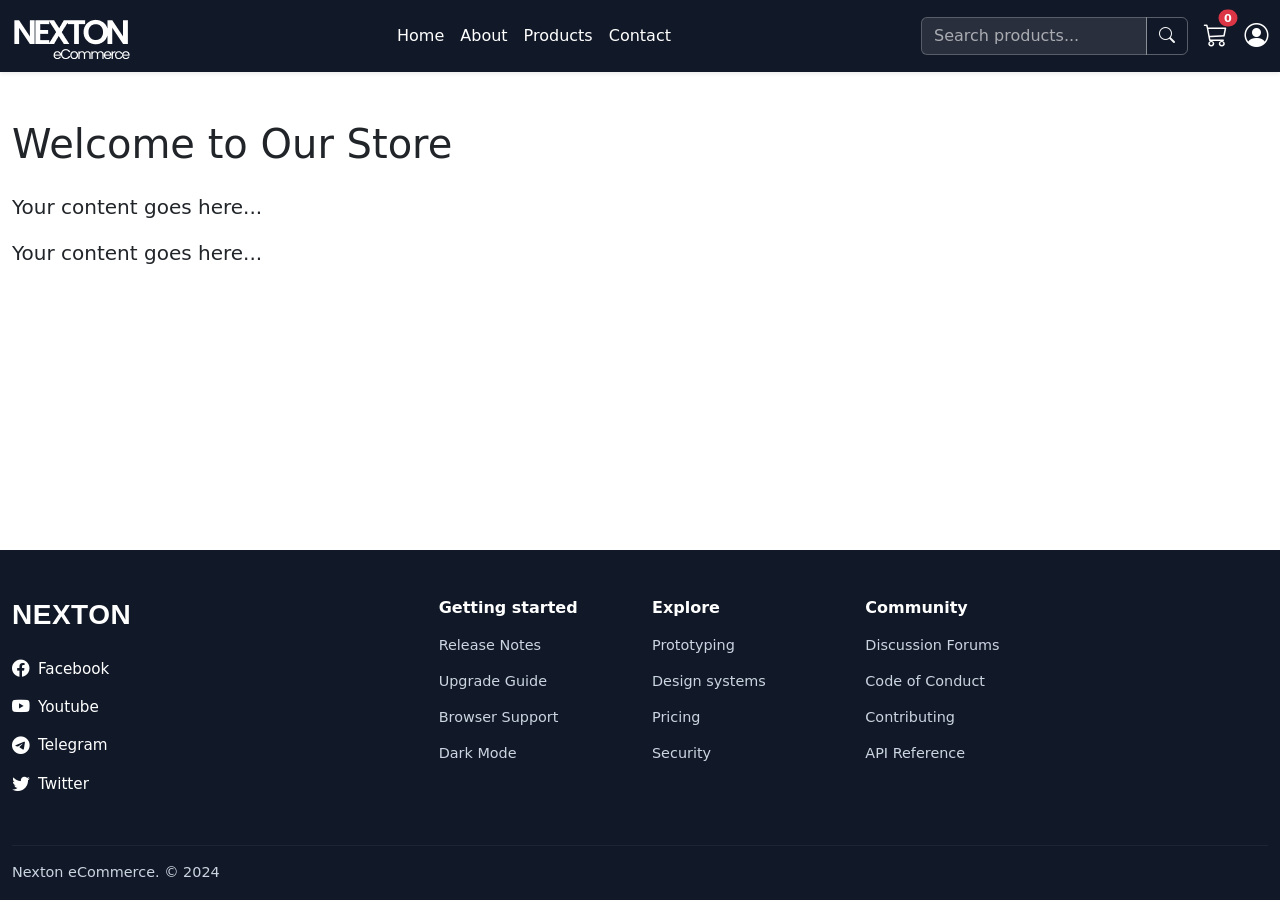
==== index.html @ ade61ff5 "first commit" ====
<!DOCTYPE html>
<html lang="en">

<head>
    <meta charset="UTF-8">
    <meta name="viewport" content="width=device-width, initial-scale=1.0">
    <title>E-Commerce Store</title>
    <link href="https://cdn.jsdelivr.net/npm/bootstrap@5.3.3/dist/css/bootstrap.min.css" rel="stylesheet"
        integrity="sha384-QWTKZyjpPEjISv5WaRU9OFeRpok6YctnYmDr5pNlyT2bRjXh0JMhjY6hW+ALEwIH" crossorigin="anonymous">
    <link rel="stylesheet" href="https://cdn.jsdelivr.net/npm/bootstrap-icons@1.11.3/font/bootstrap-icons.min.css">
    <link rel="stylesheet" href="style.css">
</head>

<body>
    <nav class="navbar navbar-expand-lg navbar-light  shadow-sm">
        <div class="container">
            <a class="navbar-brand fw-bold" href="#">
                <img src="src/logo.png" alt="logo">
            </a>

            <button class="navbar-toggler" type="button" data-bs-toggle="collapse" data-bs-target="#navbarNav"
                aria-controls="navbarNav" aria-expanded="false" aria-label="Toggle navigation">
                <span class="navbar-toggler-icon"></span>
            </button>

            <!-- Navbar content -->
            <div class="collapse navbar-collapse" id="navbarNav">
                <ul class="navbar-nav  m-auto mb-2 mb-lg-0">
                    <li class="nav-item">
                        <a class="nav-link " aria-current="page" href="#">Home</a>
                    </li>
                    <li class="nav-item">
                        <a class="nav-link" href="#">About</a>
                    </li>
                    <li class="nav-item">
                        <a class="nav-link" href="#">Products</a>
                    </li>
                    <li class="nav-item">
                        <a class="nav-link" href="#">Contact</a>
                    </li>
                </ul>

                <!-- Search Input -->
                <form class="d-flex me-3" role="search">
                    <div class="input-group">
                        <input class="form-control" type="search" placeholder="Search products..." aria-label="Search">
                        <button class="btn btn-outline-light" type="submit">
                            <i class="bi bi-search"></i>
                        </button>
                    </div>
                </form>

                <!-- Right side icons -->
                <div class="d-flex align-items-center gap-3">
                    <!-- Shopping Cart Icon -->
                    <a href="#" class="text-decoration-none position-relative" title="Shopping Cart">
                        <i class="bi bi-cart3 fs-4"></i>
                        <span class="position-absolute top-0 start-100 translate-middle badge rounded-pill bg-danger">
                            0
                        </span>
                    </a>

                    <!-- Profile/Logout Icon -->
                    <div class="dropdown">
                        <a class="text-decoration-none " href="#" role="button" id="profileDropdown"
                            data-bs-toggle="dropdown" aria-expanded="false" title="Profile">
                            <i class="bi bi-person-circle fs-4"></i>
                        </a>
                        <ul class="dropdown-menu dropdown-menu-end" aria-labelledby="profileDropdown">
                            <li><a class="dropdown-item" href="#"><i class="bi bi-person"></i> Profile</a></li>
                            <li><a class="dropdown-item" href="#"><i class="bi bi-gear"></i> Settings</a></li>
                            <li>
                                <hr class="dropdown-divider">
                            </li>
                            <li><a class="dropdown-item text-danger" href="#"><i class="bi bi-box-arrow-right"></i>
                                    Logout</a></li>
                        </ul>
                    </div>
                </div>
            </div>
        </div>
    </nav>

    <!-- Main Content Container -->
    <div class="container my-5">
        <div class="row">
            <div class="col-12">
                <h1 class="mb-4">Welcome to Our Store</h1>
                <p class="lead">Your content goes here...</p>
                <p class="lead">Your content goes here...</p>
            </div>
        </div>
    </div>

    <footer class="footer">
        <div class="container">
            <div class="row py-5">
                <div class="col-lg-4 col-md-6 mb-4 mb-lg-0">
                    <h3 class="footer-brand mb-4">NEXTON</h3>
                    <div class="social-links">
                        <a href="#" class="social-link">
                            <i class="bi bi-facebook"></i> Facebook
                        </a>
                        <a href="#" class="social-link">
                            <i class="bi bi-youtube"></i> Youtube
                        </a>
                        <a href="#" class="social-link">
                            <i class="bi bi-telegram"></i> Telegram
                        </a>
                        <a href="#" class="social-link">
                            <i class="bi bi-twitter"></i> Twitter
                        </a>
                    </div>
                </div>

                <div class="col-lg-2 col-md-6 mb-4 mb-lg-0">
                    <h5 class="footer-heading mb-3">Getting started</h5>
                    <ul class="footer-links">
                        <li><a href="#">Release Notes</a></li>
                        <li><a href="#">Upgrade Guide</a></li>
                        <li><a href="#">Browser Support</a></li>
                        <li><a href="#">Dark Mode</a></li>
                    </ul>
                </div>

                <div class="col-lg-2 col-md-6 mb-4 mb-lg-0">
                    <h5 class="footer-heading mb-3">Explore</h5>
                    <ul class="footer-links">
                        <li><a href="#">Prototyping</a></li>
                        <li><a href="#">Design systems</a></li>
                        <li><a href="#">Pricing</a></li>
                        <li><a href="#">Security</a></li>
                    </ul>
                </div>

                <div class="col-lg-2 col-md-6 mb-4 mb-lg-0">
                    <h5 class="footer-heading mb-3">Community</h5>
                    <ul class="footer-links">
                        <li><a href="#">Discussion Forums</a></li>
                        <li><a href="#">Code of Conduct</a></li>
                        <li><a href="#">Contributing</a></li>
                        <li><a href="#">API Reference</a></li>
                    </ul>
                </div>
            </div>

            <hr class="footer-divider">
            <div class="row py-3">
                <div class="col-md-6 mb-3 mb-md-0">
                    <p class="footer-copyright">Nexton eCommerce. © 2024</p>
                </div>
              
            </div>
        </div>
    </footer>

    <script src="https://cdn.jsdelivr.net/npm/bootstrap@5.3.8/dist/js/bootstrap.bundle.min.js"
        integrity="sha384-YvpcrYf0tY3lHB60NNkmXc5s9fDVZLESaAA55NDzOxhy9GkcIdslK1eN7N6jIeHz" crossorigin="anonymous"></script>
    <script src="script.js"></script>
</body>

</html>
---- style.css ----
.navbar {
    background-color: #111827;
}
.navbar-brand {
    font-size: 1.5rem;
    color: #0d6efd !important;
}

.navbar-brand i {
    margin-right: 0.5rem;
}

.nav-link {
    font-weight: 500;
    transition: color 0.3s ease;
    color: white;
}

.nav-link:hover {
    color: #0d6efd !important;
}

.badge {
    font-size: 0.7rem;
    padding: 0.25em 0.5em;
}

.dropdown-toggle::after {
    display: none;
}

.bi-cart3,
.bi-person-circle {
    color: white !important;
    transition: color 0.3s ease;
}

.bi-cart3:hover,
.bi-person-circle:hover {
    color: #0d6efd !important;
    transition: color 0.3s ease;
}


.navbar-toggler {
    border-color: rgba(255, 255, 255, 0.3);
}

.navbar .form-control {
    background-color: rgba(255, 255, 255, 0.1);
    border: 1px solid rgba(255, 255, 255, 0.3);
    color: white;
}

.navbar .form-control::placeholder {
    color: rgba(255, 255, 255, 0.6);
}

.navbar .form-control:focus {
    background-color: rgba(255, 255, 255, 0.15);
    border-color: rgba(255, 255, 255, 0.5);
    color: white;
    box-shadow: 0 0 0 0.2rem rgba(255, 255, 255, 0.25);
}

.navbar .btn-outline-light {
    border-color: rgba(255, 255, 255, 0.3);
}

.navbar .btn-outline-light:hover {
    background-color: rgba(255, 255, 255, 0.1);
    border-color: rgba(255, 255, 255, 0.5);
}

.container {
    max-width: 1400px;
}

/* Footer Styles */
.footer {
    background-color: #111827;
    color: #e2e8f0;
    margin-top: auto;
}

.footer-brand {
    font-size: 1.75rem;
    font-weight: 700;
    color: white;
    font-family: sans-serif;
    letter-spacing: 0.5px;
}

.social-links {
    display: flex;
    flex-direction: column;
    gap: 0.75rem;
}

.social-link {
    color: white;
    text-decoration: none;
    display: flex;
    align-items: center;
    gap: 0.5rem;
    transition: color 0.3s ease;
    font-size: 0.95rem;
}

.social-link i {
    font-size: 1.1rem;
}

.social-link:hover {
    color: #0d6efd;
}

/* Facebook icon color */
.social-link:has(.bi-facebook):hover {
    color: #1877f2;
}

/* YouTube icon color */
.social-link:has(.bi-youtube):hover {
    color: #ff0000;
}

/* Telegram icon color */
.social-link:has(.bi-telegram):hover {
    color: #0088cc;
}

/* Twitter icon color */
.social-link:has(.bi-twitter):hover {
    color: #1da1f2;
}

.footer-heading {
    font-weight: 700;
    color: white;
    font-size: 1rem;
    margin-bottom: 1rem;
}

.footer-links {
    list-style: none;
    padding: 0;
    margin: 0;
}

.footer-links li {
    margin-bottom: 0.75rem;
}

.footer-links a {
    color: #cbd5e1;
    text-decoration: none;
    font-size: 0.9rem;
    transition: color 0.3s ease;
}

.footer-links a:hover {
    color: white;
}

.footer-divider {
    border-color: rgba(255, 255, 255, 0.2);
    margin: 0;
}

.footer-copyright {
    color: #cbd5e1;
    font-size: 0.9rem;
    margin: 0;
}

.payment-methods {
    display: flex;
    gap: 1rem;
    align-items: center;
    justify-content: flex-end;
    flex-wrap: wrap;
}

.payment-logo {
    color: white;
    font-size: 0.85rem;
    font-weight: 600;
    padding: 0.25rem 0.5rem;
    background-color: rgba(255, 255, 255, 0.1);
    border-radius: 4px;
}

body {
    display: flex;
    flex-direction: column;
    min-height: 100vh;
}

@media (max-width: 768px) {
    .payment-methods {
        justify-content: flex-start;
        margin-top: 0.5rem;
    }
    
    .footer-copyright {
        margin-bottom: 0.5rem;
    }
}
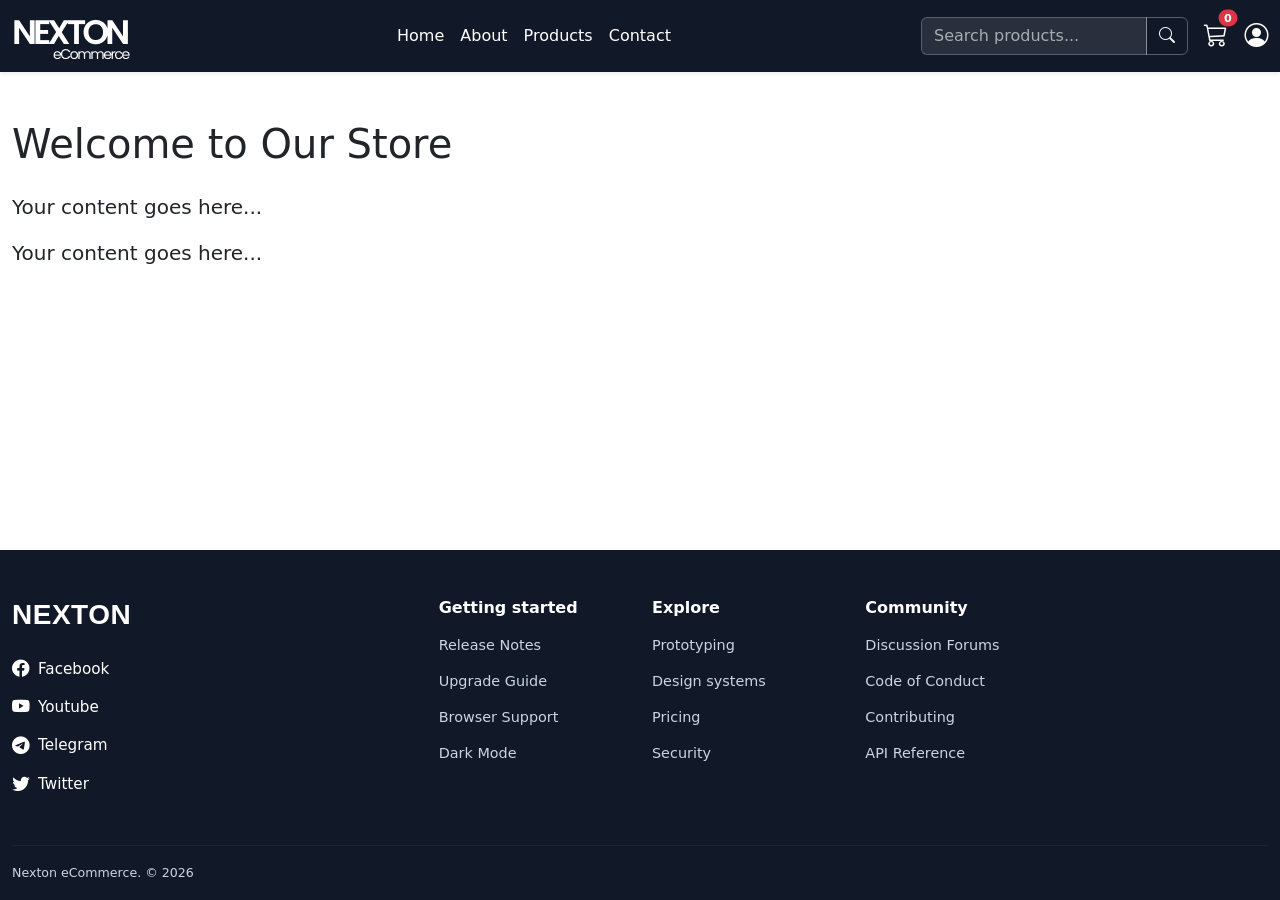
==== commit 61da3d71: "shop page & details page" ====
--- a/index.html
+++ b/index.html
@@ -147,7 +147,7 @@
             <hr class="footer-divider">
             <div class="row py-3">
                 <div class="col-md-6 mb-3 mb-md-0">
-                    <p class="footer-copyright">Nexton eCommerce. © 2024</p>
+                    <p class="footer-copyright"><small>Nexton eCommerce. © 2026</small> </p>
                 </div>
               
             </div>
--- a/style.css
+++ b/style.css
@@ -1,6 +1,12 @@
 
 .navbar {
     background-color: #111827;
+    display: fixed;
+        z-index: 1030;
+        width: 100%;
+    position: sticky;
+    top: 0;
+            
 }
 .navbar-brand {
     font-size: 1.5rem;
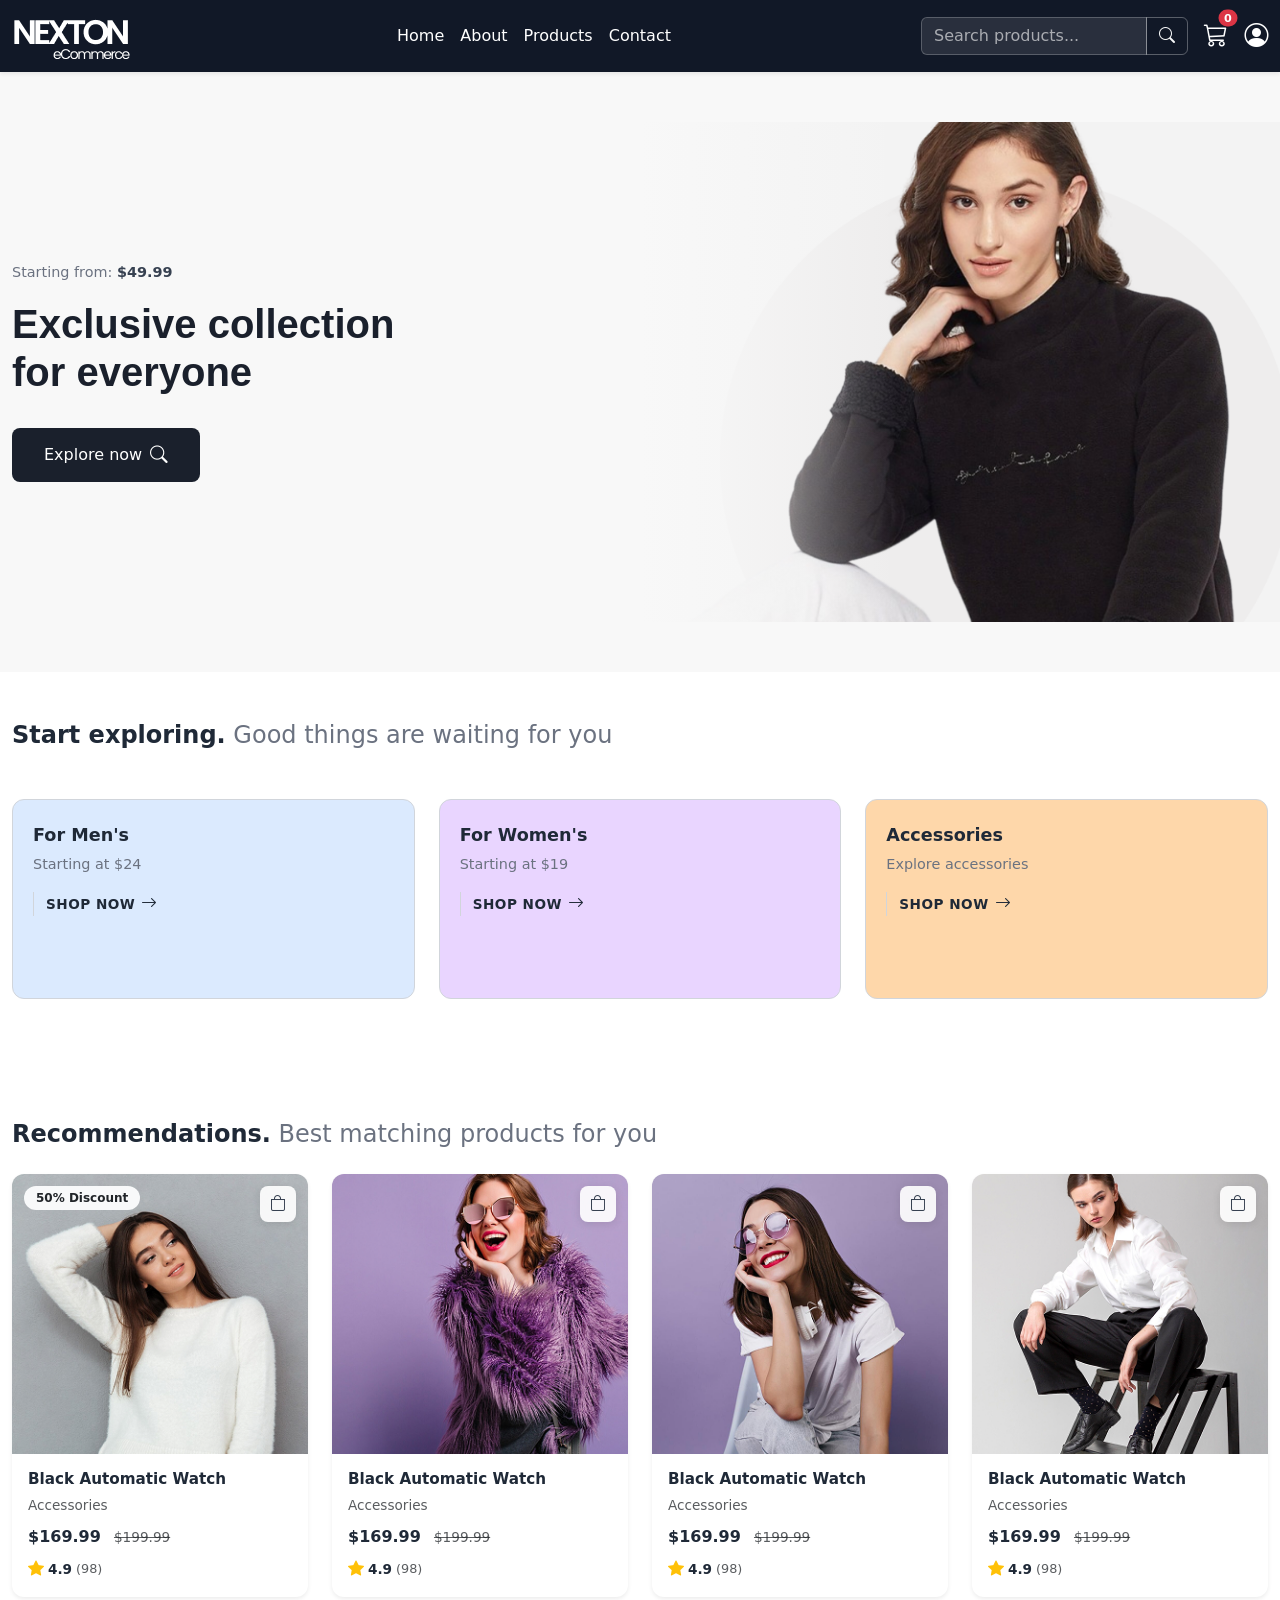
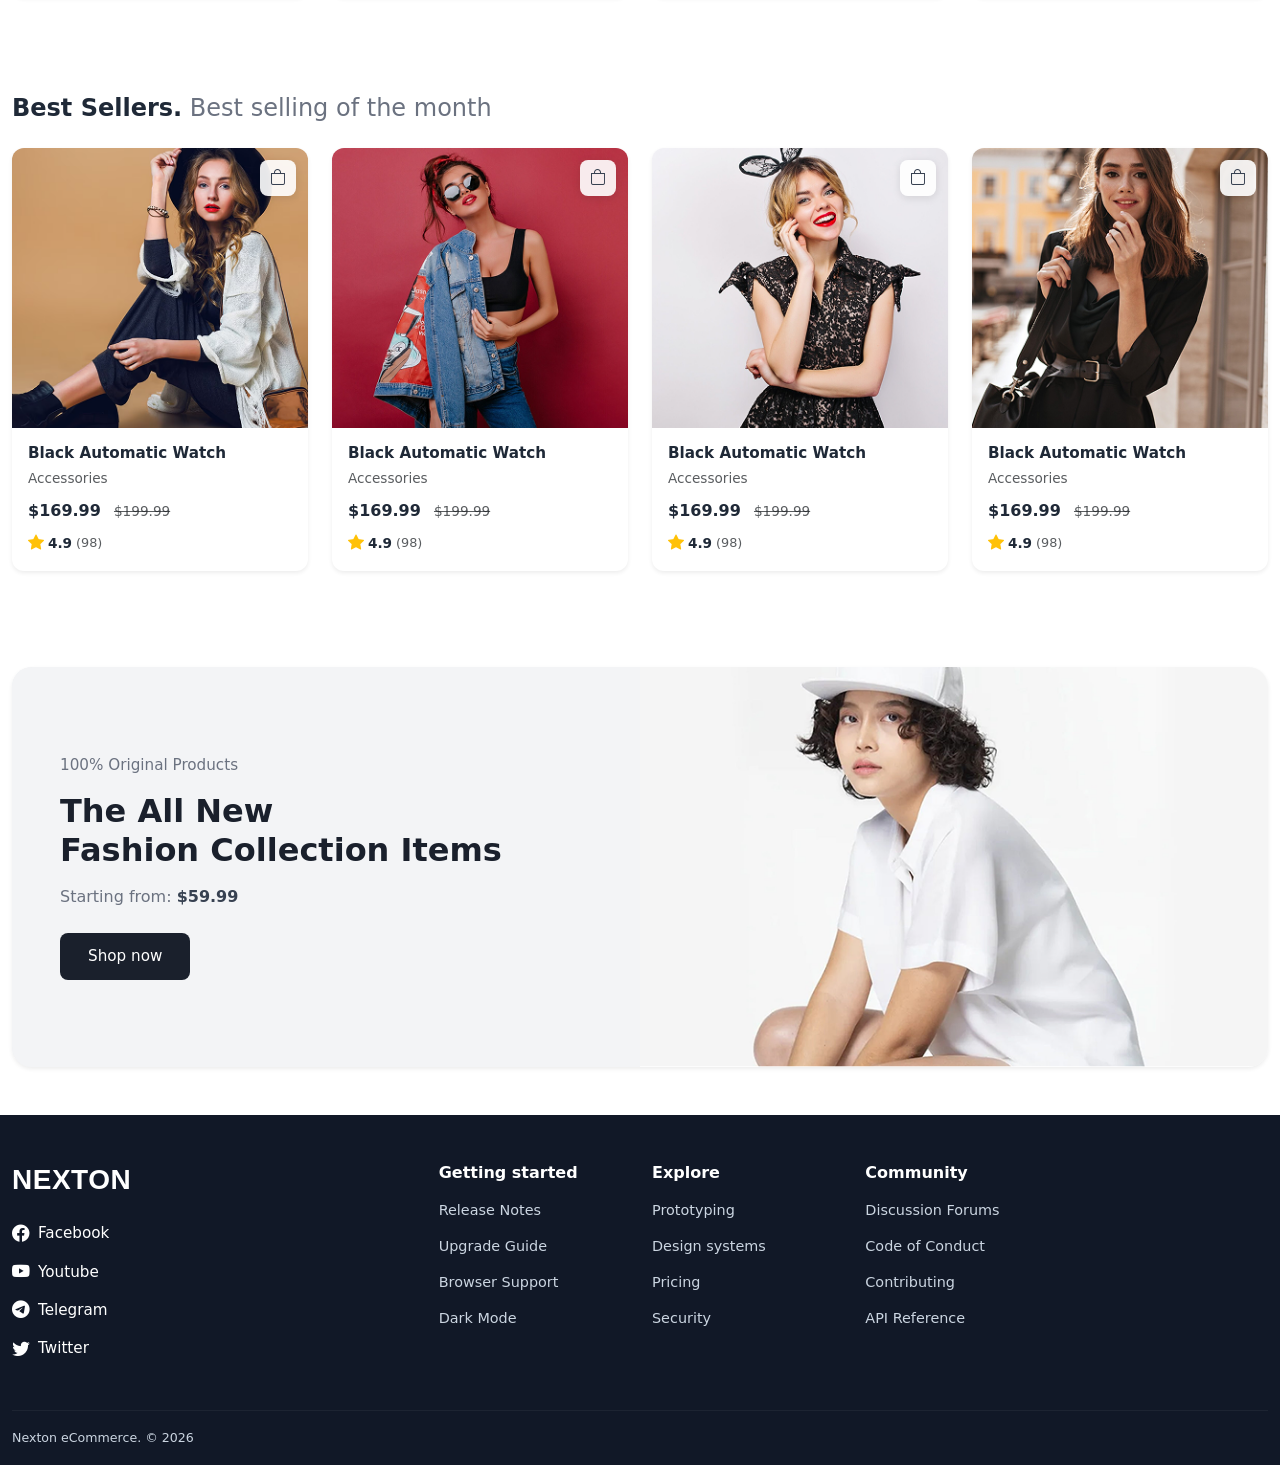
==== commit 8e517986: "finished home page design" ====
--- a/index.html
+++ b/index.html
@@ -1,162 +1,517 @@
-<!DOCTYPE html>
-<html lang="en">
-
-<head>
-    <meta charset="UTF-8">
-    <meta name="viewport" content="width=device-width, initial-scale=1.0">
-    <title>E-Commerce Store</title>
-    <link href="https://cdn.jsdelivr.net/npm/bootstrap@5.3.3/dist/css/bootstrap.min.css" rel="stylesheet"
-        integrity="sha384-QWTKZyjpPEjISv5WaRU9OFeRpok6YctnYmDr5pNlyT2bRjXh0JMhjY6hW+ALEwIH" crossorigin="anonymous">
-    <link rel="stylesheet" href="https://cdn.jsdelivr.net/npm/bootstrap-icons@1.11.3/font/bootstrap-icons.min.css">
-    <link rel="stylesheet" href="style.css">
-</head>
-
-<body>
-    <nav class="navbar navbar-expand-lg navbar-light  shadow-sm">
-        <div class="container">
-            <a class="navbar-brand fw-bold" href="#">
-                <img src="src/logo.png" alt="logo">
-            </a>
-
-            <button class="navbar-toggler" type="button" data-bs-toggle="collapse" data-bs-target="#navbarNav"
-                aria-controls="navbarNav" aria-expanded="false" aria-label="Toggle navigation">
-                <span class="navbar-toggler-icon"></span>
-            </button>
-
-            <!-- Navbar content -->
-            <div class="collapse navbar-collapse" id="navbarNav">
-                <ul class="navbar-nav  m-auto mb-2 mb-lg-0">
-                    <li class="nav-item">
-                        <a class="nav-link " aria-current="page" href="#">Home</a>
-                    </li>
-                    <li class="nav-item">
-                        <a class="nav-link" href="#">About</a>
-                    </li>
-                    <li class="nav-item">
-                        <a class="nav-link" href="#">Products</a>
-                    </li>
-                    <li class="nav-item">
-                        <a class="nav-link" href="#">Contact</a>
-                    </li>
-                </ul>
-
-                <!-- Search Input -->
-                <form class="d-flex me-3" role="search">
-                    <div class="input-group">
-                        <input class="form-control" type="search" placeholder="Search products..." aria-label="Search">
-                        <button class="btn btn-outline-light" type="submit">
-                            <i class="bi bi-search"></i>
-                        </button>
-                    </div>
-                </form>
-
-                <!-- Right side icons -->
-                <div class="d-flex align-items-center gap-3">
-                    <!-- Shopping Cart Icon -->
-                    <a href="#" class="text-decoration-none position-relative" title="Shopping Cart">
-                        <i class="bi bi-cart3 fs-4"></i>
-                        <span class="position-absolute top-0 start-100 translate-middle badge rounded-pill bg-danger">
-                            0
-                        </span>
-                    </a>
-
-                    <!-- Profile/Logout Icon -->
-                    <div class="dropdown">
-                        <a class="text-decoration-none " href="#" role="button" id="profileDropdown"
-                            data-bs-toggle="dropdown" aria-expanded="false" title="Profile">
-                            <i class="bi bi-person-circle fs-4"></i>
-                        </a>
-                        <ul class="dropdown-menu dropdown-menu-end" aria-labelledby="profileDropdown">
-                            <li><a class="dropdown-item" href="#"><i class="bi bi-person"></i> Profile</a></li>
-                            <li><a class="dropdown-item" href="#"><i class="bi bi-gear"></i> Settings</a></li>
-                            <li>
-                                <hr class="dropdown-divider">
-                            </li>
-                            <li><a class="dropdown-item text-danger" href="#"><i class="bi bi-box-arrow-right"></i>
-                                    Logout</a></li>
-                        </ul>
-                    </div>
-                </div>
-            </div>
-        </div>
-    </nav>
-
-    <!-- Main Content Container -->
-    <div class="container my-5">
-        <div class="row">
-            <div class="col-12">
-                <h1 class="mb-4">Welcome to Our Store</h1>
-                <p class="lead">Your content goes here...</p>
-                <p class="lead">Your content goes here...</p>
-            </div>
-        </div>
-    </div>
-
-    <footer class="footer">
-        <div class="container">
-            <div class="row py-5">
-                <div class="col-lg-4 col-md-6 mb-4 mb-lg-0">
-                    <h3 class="footer-brand mb-4">NEXTON</h3>
-                    <div class="social-links">
-                        <a href="#" class="social-link">
-                            <i class="bi bi-facebook"></i> Facebook
-                        </a>
-                        <a href="#" class="social-link">
-                            <i class="bi bi-youtube"></i> Youtube
-                        </a>
-                        <a href="#" class="social-link">
-                            <i class="bi bi-telegram"></i> Telegram
-                        </a>
-                        <a href="#" class="social-link">
-                            <i class="bi bi-twitter"></i> Twitter
-                        </a>
-                    </div>
-                </div>
-
-                <div class="col-lg-2 col-md-6 mb-4 mb-lg-0">
-                    <h5 class="footer-heading mb-3">Getting started</h5>
-                    <ul class="footer-links">
-                        <li><a href="#">Release Notes</a></li>
-                        <li><a href="#">Upgrade Guide</a></li>
-                        <li><a href="#">Browser Support</a></li>
-                        <li><a href="#">Dark Mode</a></li>
-                    </ul>
-                </div>
-
-                <div class="col-lg-2 col-md-6 mb-4 mb-lg-0">
-                    <h5 class="footer-heading mb-3">Explore</h5>
-                    <ul class="footer-links">
-                        <li><a href="#">Prototyping</a></li>
-                        <li><a href="#">Design systems</a></li>
-                        <li><a href="#">Pricing</a></li>
-                        <li><a href="#">Security</a></li>
-                    </ul>
-                </div>
-
-                <div class="col-lg-2 col-md-6 mb-4 mb-lg-0">
-                    <h5 class="footer-heading mb-3">Community</h5>
-                    <ul class="footer-links">
-                        <li><a href="#">Discussion Forums</a></li>
-                        <li><a href="#">Code of Conduct</a></li>
-                        <li><a href="#">Contributing</a></li>
-                        <li><a href="#">API Reference</a></li>
-                    </ul>
-                </div>
-            </div>
-
-            <hr class="footer-divider">
-            <div class="row py-3">
-                <div class="col-md-6 mb-3 mb-md-0">
-                    <p class="footer-copyright"><small>Nexton eCommerce. © 2026</small> </p>
-                </div>
-              
-            </div>
-        </div>
-    </footer>
-
-    <script src="https://cdn.jsdelivr.net/npm/bootstrap@5.3.8/dist/js/bootstrap.bundle.min.js"
-        integrity="sha384-YvpcrYf0tY3lHB60NNkmXc5s9fDVZLESaAA55NDzOxhy9GkcIdslK1eN7N6jIeHz" crossorigin="anonymous"></script>
-    <script src="script.js"></script>
-</body>
-
+<!DOCTYPE html>
+<html lang="en">
+
+<head>
+    <meta charset="UTF-8">
+    <meta name="viewport" content="width=device-width, initial-scale=1.0">
+    <title>E-Commerce Store</title>
+    <link href="https://cdn.jsdelivr.net/npm/bootstrap@5.3.3/dist/css/bootstrap.min.css" rel="stylesheet"
+        integrity="sha384-QWTKZyjpPEjISv5WaRU9OFeRpok6YctnYmDr5pNlyT2bRjXh0JMhjY6hW+ALEwIH" crossorigin="anonymous">
+    <link rel="stylesheet" href="https://cdn.jsdelivr.net/npm/bootstrap-icons@1.11.3/font/bootstrap-icons.min.css">
+    <link rel="stylesheet" href="style.css">
+</head>
+
+<body>
+    <nav class="navbar navbar-expand-lg navbar-light  shadow-sm">
+        <div class="container">
+            <a class="navbar-brand fw-bold" href="#">
+                <img src="src/logo.png" alt="logo">
+            </a>
+
+            <button class="navbar-toggler" type="button" data-bs-toggle="collapse" data-bs-target="#navbarNav"
+                aria-controls="navbarNav" aria-expanded="false" aria-label="Toggle navigation">
+                <span class="navbar-toggler-icon"></span>
+            </button>
+
+            <!-- Navbar content -->
+            <div class="collapse navbar-collapse" id="navbarNav">
+                <ul class="navbar-nav  m-auto mb-2 mb-lg-0">
+                    <li class="nav-item">
+                        <a class="nav-link " aria-current="page" href="#">Home</a>
+                    </li>
+                    <li class="nav-item">
+                        <a class="nav-link" href="about.html">About</a>
+                    </li>
+                    <li class="nav-item">
+                        <a class="nav-link" href="shop.html">Products</a>
+                    </li>
+                    <li class="nav-item">
+                        <a class="nav-link" href="contact.html">Contact</a>
+                    </li>
+                </ul>
+
+                <!-- Search Input -->
+                <form class="d-flex me-3" role="search">
+                    <div class="input-group">
+                        <input class="form-control" type="search" placeholder="Search products..." aria-label="Search">
+                        <button class="btn btn-outline-light" type="submit">
+                            <i class="bi bi-search"></i>
+                        </button>
+                    </div>
+                </form>
+
+                <!-- Right side icons -->
+                <div class="d-flex align-items-center gap-3">
+                    <!-- Shopping Cart Icon -->
+                    <a href="#" class="text-decoration-none position-relative" title="Shopping Cart">
+                        <i class="bi bi-cart3 fs-4"></i>
+                        <span class="position-absolute top-0 start-100 translate-middle badge rounded-pill bg-danger">
+                            0
+                        </span>
+                    </a>
+
+                    <!-- Profile/Logout Icon -->
+                    <div class="dropdown">
+                        <a class="text-decoration-none " href="#" role="button" id="profileDropdown"
+                            data-bs-toggle="dropdown" aria-expanded="false" title="Profile">
+                            <i class="bi bi-person-circle fs-4"></i>
+                        </a>
+                        <ul class="dropdown-menu dropdown-menu-end" aria-labelledby="profileDropdown">
+                            <li><a class="dropdown-item" href="#"><i class="bi bi-person"></i> Profile</a></li>
+                            <li><a class="dropdown-item" href="#"><i class="bi bi-gear"></i> Settings</a></li>
+                            <li>
+                                <hr class="dropdown-divider">
+                            </li>
+                            <li><a class="dropdown-item text-danger" href="#"><i class="bi bi-box-arrow-right"></i>
+                                    Logout</a></li>
+                        </ul>
+                    </div>
+                </div>
+            </div>
+        </div>
+    </nav>
+
+    <!-- Hero Banner Section -->
+    <section class="hero-banner">
+        <div class="container">
+            <div class="row align-items-center">
+                <!-- Left Side - Text Content -->
+                <div class="col-lg-6 col-md-12 hero-content">
+                    <div class="hero-text-wrapper">
+                        <p class="hero-price">Starting from: <span class="price-amount">$49.99</span></p>
+                        <h1 class="hero-title">
+                            <span class="d-block">Exclusive collection</span>
+                            <span class="d-block">for everyone</span>
+                        </h1>
+                        <button class="btn btn-hero">
+                            Explore now
+                            <i class="bi bi-search ms-2"></i>
+                        </button>
+                    </div>
+                </div>
+                <!-- Right Side - Background Image -->
+                <div class="col-lg-6 col-md-12 hero-image-wrapper">
+                </div>
+            </div>
+            
+         
+        </div>
+    </section>
+
+    <!-- Categories Section -->
+    <section class="categories-section py-5">
+        <div class="container">
+            <h2 class="categories-heading mb-5">
+                <span class="fw-bold">Start exploring.</span>
+                <span class="fw-normal">Good things are waiting for you</span>
+            </h2>
+
+            <div class="row g-4 mb-4">
+                <!-- Men's Category Card -->
+                <div class="col-lg-4 col-md-6">
+                    <div class="category-card category-card-mens">
+                        <div class="category-content">
+                            <h3 class="category-title">For Men's</h3>
+                            <p class="category-price">Starting at $24</p>
+                            <div class="category-action">
+                                <span class="category-divider"></span>
+                                <a href="#" class="category-link">SHOP NOW <i class="bi bi-arrow-right"></i></a>
+                            </div>
+                        </div>
+                    </div>
+                </div>
+
+                <!-- Women's Category Card -->
+                <div class="col-lg-4 col-md-6">
+                    <div class="category-card category-card-womens">
+                        <div class="category-content">
+                            <h3 class="category-title">For Women's</h3>
+                            <p class="category-price">Starting at $19</p>
+                            <div class="category-action">
+                                <span class="category-divider"></span>
+                                <a href="#" class="category-link">SHOP NOW <i class="bi bi-arrow-right"></i></a>
+                            </div>
+                        </div>
+                    </div>
+                </div>
+
+                <!-- Accessories Category Card -->
+                <div class="col-lg-4 col-md-6">
+                    <div class="category-card category-card-accessories">
+                        <div class="category-content">
+                            <h3 class="category-title">Accessories</h3>
+                            <p class="category-price">Explore accessories</p>
+                            <div class="category-action">
+                                <span class="category-divider"></span>
+                                <a href="#" class="category-link">SHOP NOW <i class="bi bi-arrow-right"></i></a>
+                            </div>
+                        </div>
+                    </div>
+                </div>
+            </div>
+        </div>
+    </section>
+
+    <!-- Recommendations Section -->
+    <section class="products-section py-5">
+        <div class="container">
+            <h2 class="section-heading mb-4">
+                <span class="fw-bold">Recommendations.</span>
+                <span class="fw-normal">Best matching products for you</span>
+            </h2>
+
+            <div class="row g-4">
+                <!-- Product Card 1 -->
+                <div class="col-lg-3 col-md-6 col-sm-6">
+                    <div class="card product-card h-100 border-0 shadow-sm">
+                        <div class="position-relative">
+                            <img src="resources/woman1.png" class="card-img-top" alt="Black Automatic Watch">
+                            <span class="badge discount-badge bg-light text-dark rounded-pill">50% Discount</span>
+                            <button class="btn bookmark-btn">
+                                <i class="bi bi-bag"></i>
+                            </button>
+                        </div>
+                        <div class="card-body">
+                            <h5 class="card-title product-name">Black Automatic Watch</h5>
+                            <p class="card-text product-category text-muted small">Accessories</p>
+                            <div class="d-flex align-items-center justify-content-between mb-2">
+                                <div>
+                                    <span class="product-price">$169.99</span>
+                                    <span class="product-price-old text-muted text-decoration-line-through ms-2">$199.99</span>
+                                </div>
+                            </div>
+                            <div class="d-flex align-items-center">
+                                <div class="rating">
+                                    <i class="bi bi-star-fill text-warning"></i>
+                                    <span class="rating-value">4.9</span>
+                                    <span class="rating-count text-muted">(98)</span>
+                                </div>
+                            </div>
+                        </div>
+                    </div>
+                </div>
+
+                <!-- Product Card 2 -->
+                <div class="col-lg-3 col-md-6 col-sm-6">
+                    <div class="card product-card h-100 border-0 shadow-sm">
+                        <div class="position-relative">
+                            <img src="resources/woman2.png" class="card-img-top" alt="Black Automatic Watch">
+                            <button class="btn bookmark-btn">
+                                <i class="bi bi-bag"></i>
+                            </button>
+                        </div>
+                        <div class="card-body">
+                            <h5 class="card-title product-name">Black Automatic Watch</h5>
+                            <p class="card-text product-category text-muted small">Accessories</p>
+                            <div class="d-flex align-items-center justify-content-between mb-2">
+                                <div>
+                                    <span class="product-price">$169.99</span>
+                                    <span class="product-price-old text-muted text-decoration-line-through ms-2">$199.99</span>
+                                </div>
+                            </div>
+                            <div class="d-flex align-items-center">
+                                <div class="rating">
+                                    <i class="bi bi-star-fill text-warning"></i>
+                                    <span class="rating-value">4.9</span>
+                                    <span class="rating-count text-muted">(98)</span>
+                                </div>
+                            </div>
+                        </div>
+                    </div>
+                </div>
+
+                <!-- Product Card 3 -->
+                <div class="col-lg-3 col-md-6 col-sm-6">
+                    <div class="card product-card h-100 border-0 shadow-sm">
+                        <div class="position-relative">
+                            <img src="resources/woman3.png" class="card-img-top" alt="Black Automatic Watch">
+                            <button class="btn bookmark-btn">
+                                <i class="bi bi-bag"></i>
+                            </button>
+                        </div>
+                        <div class="card-body">
+                            <h5 class="card-title product-name">Black Automatic Watch</h5>
+                            <p class="card-text product-category text-muted small">Accessories</p>
+                            <div class="d-flex align-items-center justify-content-between mb-2">
+                                <div>
+                                    <span class="product-price">$169.99</span>
+                                    <span class="product-price-old text-muted text-decoration-line-through ms-2">$199.99</span>
+                                </div>
+                            </div>
+                            <div class="d-flex align-items-center">
+                                <div class="rating">
+                                    <i class="bi bi-star-fill text-warning"></i>
+                                    <span class="rating-value">4.9</span>
+                                    <span class="rating-count text-muted">(98)</span>
+                                </div>
+                            </div>
+                        </div>
+                    </div>
+                </div>
+
+                <!-- Product Card 4 -->
+                <div class="col-lg-3 col-md-6 col-sm-6">
+                    <div class="card product-card h-100 border-0 shadow-sm">
+                        <div class="position-relative">
+                            <img src="resources/woman4.png" class="card-img-top" alt="Black Automatic Watch">
+                            <button class="btn bookmark-btn">
+                                <i class="bi bi-bag"></i>
+                            </button>
+                        </div>
+                        <div class="card-body">
+                            <h5 class="card-title product-name">Black Automatic Watch</h5>
+                            <p class="card-text product-category text-muted small">Accessories</p>
+                            <div class="d-flex align-items-center justify-content-between mb-2">
+                                <div>
+                                    <span class="product-price">$169.99</span>
+                                    <span class="product-price-old text-muted text-decoration-line-through ms-2">$199.99</span>
+                                </div>
+                            </div>
+                            <div class="d-flex align-items-center">
+                                <div class="rating">
+                                    <i class="bi bi-star-fill text-warning"></i>
+                                    <span class="rating-value">4.9</span>
+                                    <span class="rating-count text-muted">(98)</span>
+                                </div>
+                            </div>
+                        </div>
+                    </div>
+                </div>
+            </div>
+        </div>
+    </section>
+
+    <!-- Best Sellers Section -->
+    <section class="products-section py-5 ">
+        <div class="container">
+            <h2 class="section-heading mb-4">
+                <span class="fw-bold">Best Sellers.</span>
+                <span class="fw-normal">Best selling of the month</span>
+            </h2>
+
+            <div class="row g-4">
+                <!-- Product Card 1 -->
+                <div class="col-lg-3 col-md-6 col-sm-6">
+                    <div class="card product-card h-100 border-0 shadow-sm">
+                        <div class="position-relative">
+                            <img src="resources/woman5.png" class="card-img-top" alt="Black Automatic Watch">
+                            <button class="btn bookmark-btn">
+                                <i class="bi bi-bag"></i>
+                            </button>
+                        </div>
+                        <div class="card-body">
+                            <h5 class="card-title product-name">Black Automatic Watch</h5>
+                            <p class="card-text product-category text-muted small">Accessories</p>
+                            <div class="d-flex align-items-center justify-content-between mb-2">
+                                <div>
+                                    <span class="product-price">$169.99</span>
+                                    <span class="product-price-old text-muted text-decoration-line-through ms-2">$199.99</span>
+                                </div>
+                            </div>
+                            <div class="d-flex align-items-center">
+                                <div class="rating">
+                                    <i class="bi bi-star-fill text-warning"></i>
+                                    <span class="rating-value">4.9</span>
+                                    <span class="rating-count text-muted">(98)</span>
+                                </div>
+                            </div>
+                        </div>
+                    </div>
+                </div>
+
+                <!-- Product Card 2 -->
+                <div class="col-lg-3 col-md-6 col-sm-6">
+                    <div class="card product-card h-100 border-0 shadow-sm">
+                        <div class="position-relative">
+                            <img src="resources/woman6.png" class="card-img-top" alt="Black Automatic Watch">
+                            <button class="btn bookmark-btn">
+                                <i class="bi bi-bag"></i>
+                            </button>
+                        </div>
+                        <div class="card-body">
+                            <h5 class="card-title product-name">Black Automatic Watch</h5>
+                            <p class="card-text product-category text-muted small">Accessories</p>
+                            <div class="d-flex align-items-center justify-content-between mb-2">
+                                <div>
+                                    <span class="product-price">$169.99</span>
+                                    <span class="product-price-old text-muted text-decoration-line-through ms-2">$199.99</span>
+                                </div>
+                            </div>
+                            <div class="d-flex align-items-center">
+                                <div class="rating">
+                                    <i class="bi bi-star-fill text-warning"></i>
+                                    <span class="rating-value">4.9</span>
+                                    <span class="rating-count text-muted">(98)</span>
+                                </div>
+                            </div>
+                        </div>
+                    </div>
+                </div>
+
+                <!-- Product Card 3 -->
+                <div class="col-lg-3 col-md-6 col-sm-6">
+                    <div class="card product-card h-100 border-0 shadow-sm">
+                        <div class="position-relative">
+                            <img src="resources/woman7.png" class="card-img-top" alt="Black Automatic Watch">
+                            <button class="btn bookmark-btn">
+                                <i class="bi bi-bag"></i>
+                            </button>
+                        </div>
+                        <div class="card-body">
+                            <h5 class="card-title product-name">Black Automatic Watch</h5>
+                            <p class="card-text product-category text-muted small">Accessories</p>
+                            <div class="d-flex align-items-center justify-content-between mb-2">
+                                <div>
+                                    <span class="product-price">$169.99</span>
+                                    <span class="product-price-old text-muted text-decoration-line-through ms-2">$199.99</span>
+                                </div>
+                            </div>
+                            <div class="d-flex align-items-center">
+                                <div class="rating">
+                                    <i class="bi bi-star-fill text-warning"></i>
+                                    <span class="rating-value">4.9</span>
+                                    <span class="rating-count text-muted">(98)</span>
+                                </div>
+                            </div>
+                        </div>
+                    </div>
+                </div>
+
+                <!-- Product Card 4 -->
+                <div class="col-lg-3 col-md-6 col-sm-6">
+                    <div class="card product-card h-100 border-0 shadow-sm">
+                        <div class="position-relative">
+                            <img src="resources/woman8.png" class="card-img-top" alt="Black Automatic Watch">
+                            <button class="btn bookmark-btn">
+                                <i class="bi bi-bag"></i>
+                            </button>
+                        </div>
+                        <div class="card-body">
+                            <h5 class="card-title product-name">Black Automatic Watch</h5>
+                            <p class="card-text product-category text-muted small">Accessories</p>
+                            <div class="d-flex align-items-center justify-content-between mb-2">
+                                <div>
+                                    <span class="product-price">$169.99</span>
+                                    <span class="product-price-old text-muted text-decoration-line-through ms-2">$199.99</span>
+                                </div>
+                            </div>
+                            <div class="d-flex align-items-center">
+                                <div class="rating">
+                                    <i class="bi bi-star-fill text-warning"></i>
+                                    <span class="rating-value">4.9</span>
+                                    <span class="rating-count text-muted">(98)</span>
+                                </div>
+                            </div>
+                        </div>
+                    </div>
+                </div>
+            </div>
+        </div>
+    </section>
+
+    <!-- Promotional Banner Section -->
+    <section class="promotional-banner-section py-5">
+        <div class="container">
+            <div class="card promotional-banner border-0 shadow-sm">
+                <div class="row g-0">
+                    <!-- Left Side - Text Content -->
+                    <div class="col-lg-6 col-md-12">
+                        <div class="promotional-content p-4 p-lg-5">
+                            <p class="promotional-badge mb-3">100% Original Products</p>
+                            <h2 class="promotional-title mb-3">The All New<br>Fashion Collection Items</h2>
+                            <p class="promotional-price mb-4">Starting from: <span class="price-value">$59.99</span></p>
+                            <button class="btn btn-promotional">
+                                Shop now
+                            </button>
+                        </div>
+                    </div>
+                    <!-- Right Side - Background Image -->
+                    <div class="col-lg-6 col-md-12">
+                        <div class="promotional-image-wrapper">
+                        </div>
+                    </div>
+                </div>
+            </div>
+        </div>
+    </section>
+
+  
+
+    <footer class="footer">
+        <div class="container">
+            <div class="row py-5">
+                <div class="col-lg-4 col-md-6 mb-4 mb-lg-0">
+                    <h3 class="footer-brand mb-4">NEXTON</h3>
+                    <div class="social-links">
+                        <a href="#" class="social-link">
+                            <i class="bi bi-facebook"></i> Facebook
+                        </a>
+                        <a href="#" class="social-link">
+                            <i class="bi bi-youtube"></i> Youtube
+                        </a>
+                        <a href="#" class="social-link">
+                            <i class="bi bi-telegram"></i> Telegram
+                        </a>
+                        <a href="#" class="social-link">
+                            <i class="bi bi-twitter"></i> Twitter
+                        </a>
+                    </div>
+                </div>
+
+                <div class="col-lg-2 col-md-6 mb-4 mb-lg-0">
+                    <h5 class="footer-heading mb-3">Getting started</h5>
+                    <ul class="footer-links">
+                        <li><a href="#">Release Notes</a></li>
+                        <li><a href="#">Upgrade Guide</a></li>
+                        <li><a href="#">Browser Support</a></li>
+                        <li><a href="#">Dark Mode</a></li>
+                    </ul>
+                </div>
+
+                <div class="col-lg-2 col-md-6 mb-4 mb-lg-0">
+                    <h5 class="footer-heading mb-3">Explore</h5>
+                    <ul class="footer-links">
+                        <li><a href="#">Prototyping</a></li>
+                        <li><a href="#">Design systems</a></li>
+                        <li><a href="#">Pricing</a></li>
+                        <li><a href="#">Security</a></li>
+                    </ul>
+                </div>
+
+                <div class="col-lg-2 col-md-6 mb-4 mb-lg-0">
+                    <h5 class="footer-heading mb-3">Community</h5>
+                    <ul class="footer-links">
+                        <li><a href="#">Discussion Forums</a></li>
+                        <li><a href="#">Code of Conduct</a></li>
+                        <li><a href="#">Contributing</a></li>
+                        <li><a href="#">API Reference</a></li>
+                    </ul>
+                </div>
+            </div>
+
+            <hr class="footer-divider">
+            <div class="row py-3">
+                <div class="col-md-6 mb-3 mb-md-0">
+                    <p class="footer-copyright"><small>Nexton eCommerce. © 2026</small> </p>
+                </div>
+              
+            </div>
+        </div>
+    </footer>
+
+    <script src="https://cdn.jsdelivr.net/npm/bootstrap@5.3.8/dist/js/bootstrap.bundle.min.js"
+        integrity="sha384-YvpcrYf0tY3lHB60NNkmXc5s9fDVZLESaAA55NDzOxhy9GkcIdslK1eN7N6jIeHz" crossorigin="anonymous"></script>
+    <script src="script.js"></script>
+</body>
+
 </html>
--- a/style.css
+++ b/style.css
@@ -1,12 +1,10 @@
 
 .navbar {
     background-color: #111827;
-    display: fixed;
-        z-index: 1030;
-        width: 100%;
+    z-index: 1030;
+    width: 100%;
     position: sticky;
     top: 0;
-            
 }
 .navbar-brand {
     font-size: 1.5rem;
@@ -49,6 +47,10 @@
 }
 
 
+.navbar-toggler-icon {
+    background-image: url("data:image/svg+xml,%3csvg xmlns='http://www.w3.org/2000/svg' viewBox='0 0 30 30'%3e%3cpath stroke='rgba%28255, 255, 255, 1%29' stroke-linecap='round' stroke-miterlimit='10' stroke-width='2' d='M4 7h22M4 15h22M4 23h22'/%3e%3c/svg%3e");
+}
+
 .navbar-toggler {
     border-color: rgba(255, 255, 255, 0.3);
 }
@@ -81,6 +83,695 @@
 
 .container {
     max-width: 1400px;
+}
+
+/* Hero Banner Styles */
+.hero-banner {
+    background-color: #f8f8f8;
+    background-image: url('src/hero-bg.png');
+    background-position: right center;
+    background-repeat: no-repeat;
+    background-size: contain;
+    min-height: 600px;
+    padding: 80px 0;
+    position: relative;
+    overflow: hidden;
+}
+
+.hero-banner::before {
+    content: '';
+    position: absolute;
+    top: 0;
+    left: 0;
+    right: 0;
+    bottom: 0;
+    background: linear-gradient(to right, #f8f8f8 0%, #f8f8f8 50%, transparent 70%);
+    z-index: 1;
+}
+
+.hero-banner .container {
+    position: relative;
+    z-index: 2;
+}
+
+.hero-content {
+    display: flex;
+    align-items: center;
+    min-height: 440px;
+}
+
+.hero-text-wrapper {
+    max-width: 500px;
+}
+
+.hero-price {
+    color: #6b7280;
+    font-size: 0.9rem;
+    margin-bottom: 1rem;
+    font-weight: 400;
+}
+
+.price-amount {
+    font-weight: 600;
+    color: #374151;
+}
+
+.hero-title {
+    font-size: 2.5rem;
+    font-weight: 700;
+    color: #1a202c;
+    line-height: 1.2;
+    margin-bottom: 2rem;
+    font-family: sans-serif;
+}
+
+.hero-title span {
+    display: block;
+}
+
+.btn-hero {
+    background-color: #1a202c;
+    color: white;
+    border: none;
+    padding: 14px 32px;
+    font-size: 1rem;
+    font-weight: 500;
+    border-radius: 8px;
+    display: inline-flex;
+    align-items: center;
+    transition: all 0.3s ease;
+}
+
+.btn-hero:hover {
+    background-color: #2d3748;
+    color: white;
+    transform: translateY(-2px);
+    box-shadow: 0 4px 12px rgba(26, 32, 44, 0.3);
+}
+
+.btn-hero i {
+    font-size: 1.1rem;
+}
+
+.hero-image-wrapper {
+    min-height: 440px;
+}
+
+.hero-dots {
+    margin-top: 2rem;
+}
+
+.hero-dot {
+    width: 10px;
+    height: 10px;
+    border-radius: 50%;
+    background-color: #d1d5db;
+    cursor: pointer;
+    transition: background-color 0.3s ease, transform 0.3s ease;
+}
+
+.hero-dot:hover {
+    transform: scale(1.2);
+}
+
+.hero-dot.active {
+    background-color: #1a202c;
+    transform: scale(1.3);
+}
+
+/* Responsive Hero Banner */
+@media (max-width: 1200px) {
+    .hero-banner {
+        background-size: 60%;
+    }
+}
+
+@media (max-width: 992px) {
+    .hero-banner {
+        background-size: 50%;
+        background-position: right bottom;
+    }
+
+    .hero-content {
+        min-height: auto;
+        padding: 40px 0;
+        text-align: center;
+    }
+
+    .hero-text-wrapper {
+        max-width: 100%;
+        margin: 0 auto;
+    }
+
+    .hero-title {
+        font-size: 2rem;
+    }
+
+    .hero-image-wrapper {
+        min-height: 300px;
+    }
+}
+
+@media (max-width: 768px) {
+    .hero-banner {
+        background-size: 80%;
+        background-position: center bottom;
+        min-height: 500px;
+        padding: 60px 0;
+    }
+
+    .hero-banner::before {
+        background: linear-gradient(to bottom, #f8f8f8 0%, #f8f8f8 60%, transparent 100%);
+    }
+
+    .hero-content {
+        padding: 20px 0;
+    }
+
+    .hero-title {
+        font-size: 1.75rem;
+        margin-bottom: 1.5rem;
+    }
+
+    .hero-image-wrapper {
+        min-height: 250px;
+    }
+}
+
+@media (max-width: 576px) {
+    .hero-banner {
+        background-size: 100%;
+        min-height: 450px;
+        padding: 40px 0;
+    }
+
+    .hero-title {
+        font-size: 1.5rem;
+    }
+
+    .btn-hero {
+        padding: 12px 24px;
+        font-size: 0.9rem;
+    }
+}
+
+/* Categories Section Styles */
+.categories-section {
+    background-color: #ffffff;
+    padding: 80px 0;
+}
+
+.categories-heading {
+    font-size: 1.5rem;
+    color: #374151;
+    line-height: 1.3;
+}
+
+.categories-heading .fw-bold {
+    color: #1f2937;
+}
+
+.categories-heading .fw-normal {
+    color: #6b7280;
+}
+
+.category-card {
+    border-radius: 12px;
+    padding: 25px 20px;
+    min-height: 200px;
+    display: flex;
+    align-items: flex-start;
+    border: 1px solid #d1d5db;
+    transition: transform 0.3s ease, box-shadow 0.3s ease;
+    cursor: pointer;
+}
+
+.category-card:hover {
+    transform: translateY(-5px);
+    box-shadow: 0 10px 30px rgba(0, 0, 0, 0.1);
+}
+
+.category-card-mens {
+    background-color: #dbeafe;
+}
+
+.category-card-womens {
+    background-color: #e9d5ff;
+}
+
+.category-card-accessories {
+    background-color: #fed7aa;
+}
+
+.category-content {
+    width: 100%;
+}
+
+.category-title {
+    font-size: 1.1rem;
+    font-weight: 700;
+    color: #1f2937;
+    margin-bottom: 8px;
+}
+
+.category-price {
+    font-size: 0.9rem;
+    color: #6b7280;
+    margin-bottom: 16px;
+    font-weight: 400;
+}
+
+.category-action {
+    display: flex;
+    align-items: center;
+    gap: 12px;
+    margin-top: 12px;
+}
+
+.category-divider {
+    width: 1px;
+    height: 24px;
+    background-color: #d1d5db;
+}
+
+.category-link {
+    color: #1f2937;
+    text-decoration: none;
+    font-weight: 600;
+    font-size: 0.85rem;
+    letter-spacing: 0.5px;
+    display: inline-flex;
+    align-items: center;
+    gap: 6px;
+    transition: color 0.3s ease;
+}
+
+.category-link:hover {
+    color: #0d6efd;
+}
+
+.category-link i {
+    font-size: 1rem;
+}
+
+.pagination-dots {
+    margin-top: 40px;
+}
+
+.dot {
+    width: 10px;
+    height: 10px;
+    border-radius: 50%;
+    background-color: #374151;
+    cursor: pointer;
+    transition: background-color 0.3s ease, transform 0.3s ease;
+}
+
+.dot:hover {
+    transform: scale(1.2);
+}
+
+.dot.active {
+    background-color: #1a202c;
+    transform: scale(1.3);
+}
+
+/* Responsive Categories Section */
+@media (max-width: 992px) {
+    .categories-heading {
+        font-size: 1.35rem;
+    }
+
+    .category-title {
+        font-size: 1rem;
+    }
+}
+
+@media (max-width: 768px) {
+    .categories-section {
+        padding: 60px 0;
+    }
+
+    .categories-heading {
+        font-size: 1.25rem;
+        text-align: center;
+    }
+
+    .category-card {
+        min-height: 180px;
+        padding: 20px 18px;
+    }
+
+    .category-title {
+        font-size: 0.95rem;
+    }
+}
+
+@media (max-width: 576px) {
+    .categories-heading {
+        font-size: 1.1rem;
+    }
+
+    .category-card {
+        min-height: 160px;
+        padding: 18px 15px;
+    }
+
+    .category-title {
+        font-size: 0.9rem;
+    }
+
+    .category-price {
+        font-size: 0.85rem;
+    }
+
+    .category-link {
+        font-size: 0.8rem;
+    }
+}
+
+/* Products Section Styles */
+.products-section {
+    padding: 60px 0;
+    background-color: #ffffff;
+}
+
+.section-heading {
+    font-size: 1.5rem;
+    color: #374151;
+    line-height: 1.3;
+}
+
+.section-heading .fw-bold {
+    color: #1f2937;
+}
+
+.section-heading .fw-normal {
+    color: #6b7280;
+}
+
+.product-card {
+    border-radius: 12px;
+    overflow: hidden;
+    transition: transform 0.3s ease, box-shadow 0.3s ease;
+    cursor: pointer;
+}
+
+.product-card:hover {
+    transform: translateY(-5px);
+    box-shadow: 0 8px 25px rgba(0, 0, 0, 0.12) !important;
+}
+
+.product-card .card-img-top {
+    width: 100%;
+    height: 280px;
+    object-fit: cover;
+    transition: transform 0.3s ease;
+}
+
+.product-card:hover .card-img-top {
+    transform: scale(1.03);
+}
+
+.discount-badge {
+    position: absolute;
+    top: 12px;
+    left: 12px;
+    padding: 6px 12px;
+    font-size: 0.75rem;
+    font-weight: 600;
+    z-index: 2;
+    border: none;
+}
+
+.bookmark-btn {
+    position: absolute;
+    top: 12px;
+    right: 12px;
+    background-color: rgba(255, 255, 255, 0.9);
+    border: none;
+    border-radius: 8px;
+    width: 36px;
+    height: 36px;
+    display: flex;
+    align-items: center;
+    justify-content: center;
+    box-shadow: 0 2px 8px rgba(0, 0, 0, 0.1);
+    z-index: 2;
+    transition: all 0.3s ease;
+    padding: 0;
+}
+
+.bookmark-btn:hover {
+    background-color: white;
+    transform: scale(1.1);
+}
+
+.bookmark-btn i {
+    font-size: 1rem;
+    color: #374151;
+}
+
+.product-name {
+    font-size: 0.95rem;
+    font-weight: 600;
+    color: #1f2937;
+    margin-bottom: 6px;
+}
+
+.product-category {
+    font-size: 0.85rem;
+    margin-bottom: 10px;
+}
+
+.product-price {
+    font-size: 1rem;
+    font-weight: 700;
+    color: #1f2937;
+}
+
+.product-price-old {
+    font-size: 0.85rem;
+}
+
+.rating {
+    display: flex;
+    align-items: center;
+    gap: 4px;
+}
+
+.rating-value {
+    font-weight: 600;
+    color: #1f2937;
+    font-size: 0.85rem;
+}
+
+.rating-count {
+    font-size: 0.8rem;
+}
+
+/* Responsive Products Section */
+@media (max-width: 992px) {
+    .section-heading {
+        font-size: 1.35rem;
+    }
+
+    .product-card .card-img-top {
+        height: 240px;
+    }
+}
+
+@media (max-width: 768px) {
+    .products-section {
+        padding: 50px 0;
+    }
+
+    .section-heading {
+        font-size: 1.25rem;
+        text-align: center;
+    }
+
+    .product-card .card-img-top {
+        height: 220px;
+    }
+
+    .product-name {
+        font-size: 0.9rem;
+    }
+}
+
+@media (max-width: 576px) {
+    .products-section {
+        padding: 40px 0;
+    }
+
+    .section-heading {
+        font-size: 1.1rem;
+    }
+
+    .product-card .card-img-top {
+        height: 200px;
+    }
+
+    .product-name {
+        font-size: 0.85rem;
+    }
+
+    .product-price {
+        font-size: 0.95rem;
+    }
+
+    .product-price-old {
+        font-size: 0.8rem;
+    }
+
+    .rating-value {
+        font-size: 0.8rem;
+    }
+
+    .rating-count {
+        font-size: 0.75rem;
+    }
+
+    .discount-badge {
+        font-size: 0.7rem;
+        padding: 4px 10px;
+    }
+}
+
+/* Promotional Banner Section Styles */
+.promotional-banner-section {
+    padding: 60px 0;
+    background-color: #ffffff;
+}
+
+.promotional-banner {
+    background-color: #f3f4f6;
+    border-radius: 20px;
+    overflow: hidden;
+}
+
+.promotional-content {
+    background-color: #f3f4f6;
+    display: flex;
+    flex-direction: column;
+    justify-content: center;
+    min-height: 400px;
+}
+
+.promotional-badge {
+    font-size: 0.95rem;
+    color: #6b7280;
+    font-weight: 400;
+    margin: 0;
+}
+
+.promotional-title {
+    font-size: 2rem;
+    font-weight: 700;
+    color: #1a202c;
+    line-height: 1.2;
+    margin: 0;
+}
+
+.promotional-price {
+    font-size: 1rem;
+    color: #6b7280;
+    margin: 0;
+}
+
+.price-value {
+    font-weight: 600;
+    color: #374151;
+}
+
+.btn-promotional {
+    background-color: #1a202c;
+    color: white;
+    border: none;
+    padding: 12px 28px;
+    font-size: 0.95rem;
+    font-weight: 500;
+    border-radius: 8px;
+    transition: all 0.3s ease;
+    align-self: flex-start;
+}
+
+.btn-promotional:hover {
+    background-color: #2d3748;
+    color: white;
+    transform: translateY(-2px);
+    box-shadow: 0 4px 12px rgba(26, 32, 44, 0.3);
+}
+
+.promotional-image-wrapper {
+    width: 100%;
+    height: 100%;
+    min-height: 400px;
+    background-image: url('src/bg-image.png');
+    background-position: center;
+    background-repeat: no-repeat;
+    background-size: cover;
+    background-color: white;
+}
+
+/* Responsive Promotional Banner */
+@media (max-width: 992px) {
+    .promotional-content {
+        min-height: 300px;
+        text-align: center;
+        align-items: center;
+    }
+
+    .promotional-title {
+        font-size: 1.75rem;
+    }
+
+    .btn-promotional {
+        align-self: center;
+    }
+
+    .promotional-image-wrapper {
+        min-height: 300px;
+    }
+}
+
+@media (max-width: 768px) {
+    .promotional-banner-section {
+        padding: 40px 0;
+    }
+
+    .promotional-content {
+        min-height: 250px;
+        padding: 30px 25px !important;
+    }
+
+    .promotional-title {
+        font-size: 1.5rem;
+    }
+
+    .promotional-image-wrapper {
+        min-height: 250px;
+    }
+}
+
+@media (max-width: 576px) {
+    .promotional-title {
+        font-size: 1.35rem;
+    }
+
+    .promotional-badge {
+        font-size: 0.85rem;
+    }
+
+    .promotional-price {
+        font-size: 0.95rem;
+    }
+
+    .btn-promotional {
+        padding: 10px 24px;
+        font-size: 0.9rem;
+    }
 }
 
 /* Footer Styles */
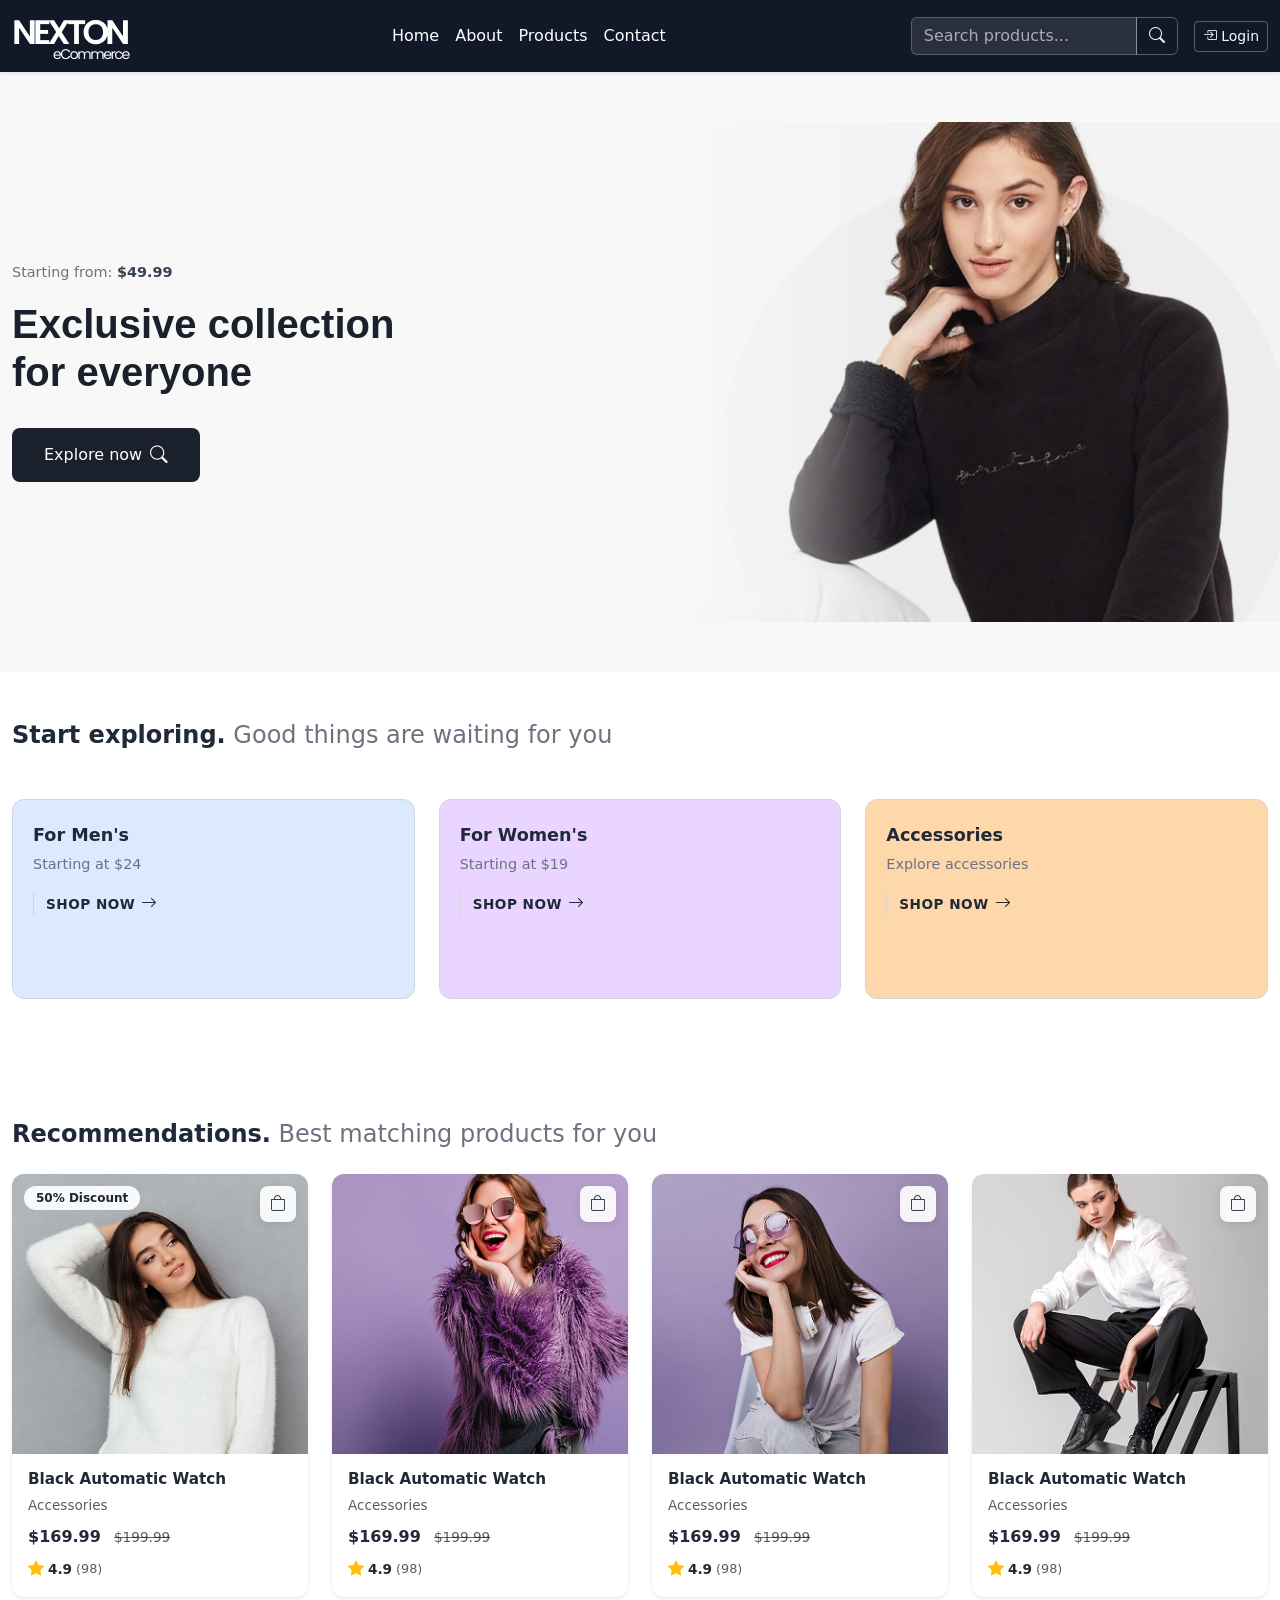
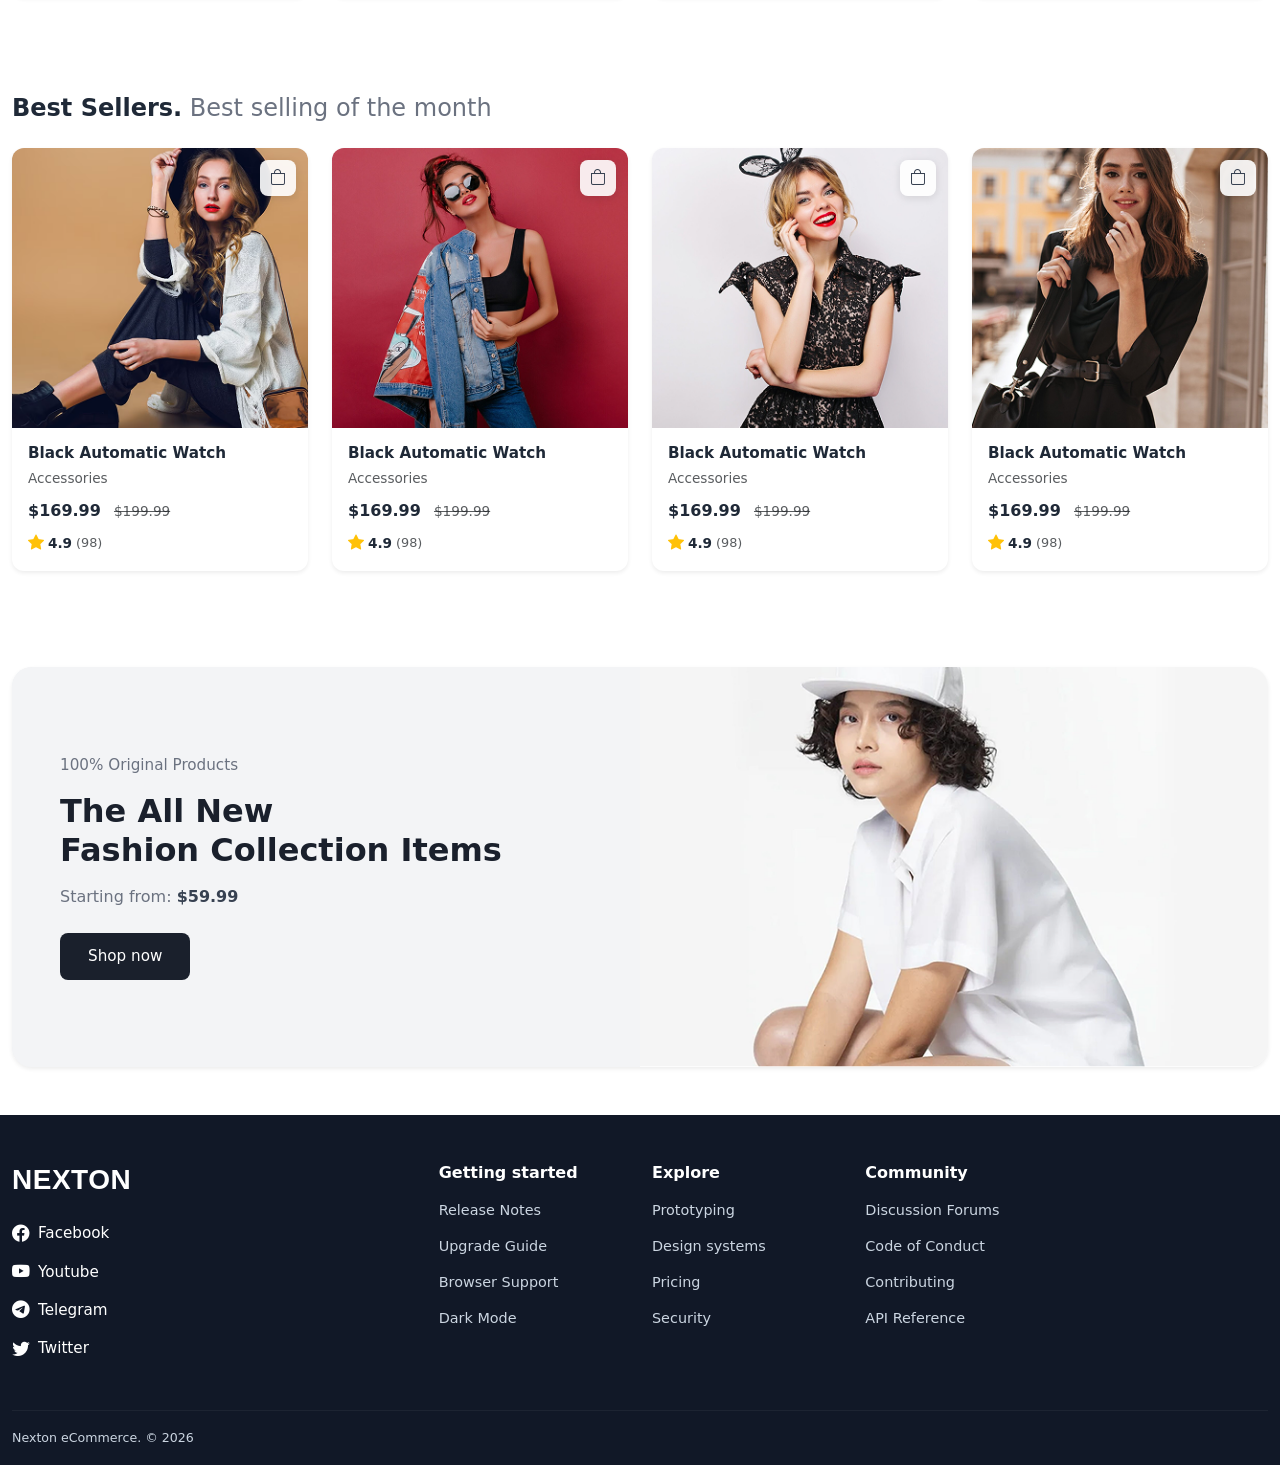
==== commit 0b2a1978: "feat:doing authantication and authorization" ====
--- a/index.html
+++ b/index.html
@@ -52,28 +52,36 @@
 
                 <!-- Right side icons -->
                 <div class="d-flex align-items-center gap-3">
-                    <!-- Shopping Cart Icon -->
-                    <a href="#" class="text-decoration-none position-relative" title="Shopping Cart">
+                    <!-- Shopping Cart Icon (only for customers) -->
+                    <a href="#" class="text-decoration-none position-relative" id="cartLink" title="Shopping Cart" style="display: none;">
                         <i class="bi bi-cart3 fs-4"></i>
                         <span class="position-absolute top-0 start-100 translate-middle badge rounded-pill bg-danger">
                             0
                         </span>
                     </a>
 
-                    <!-- Profile/Logout Icon -->
-                    <div class="dropdown">
-                        <a class="text-decoration-none " href="#" role="button" id="profileDropdown"
+                    <!-- User Info (when logged in) -->
+                    <span id="userInfo" class="text-white me-2" style="display: none; font-size: 0.9rem;"></span>
+
+                    <!-- Login Link (when not logged in) -->
+                    <a href="login.html" class="btn btn-outline-light btn-sm" id="loginLink" style="display: none;">
+                        <i class="bi bi-box-arrow-in-right"></i> Login
+                    </a>
+
+                    <!-- Profile/Logout Icon (when logged in) -->
+                    <div class="dropdown" id="profileDropdownContainer" style="display: none;">
+                        <a class="text-decoration-none text-white" href="#" role="button" id="profileDropdown"
                             data-bs-toggle="dropdown" aria-expanded="false" title="Profile">
                             <i class="bi bi-person-circle fs-4"></i>
                         </a>
                         <ul class="dropdown-menu dropdown-menu-end" aria-labelledby="profileDropdown">
+                            <li><span class="dropdown-item-text"><small id="userInfoDropdown"></small></span></li>
+                            <li><hr class="dropdown-divider"></li>
+                            <li id="adminDashboardLink" style="display: none;"><a class="dropdown-item" href="admin-dashboard.html"><i class="bi bi-speedometer2"></i> Admin Dashboard</a></li>
                             <li><a class="dropdown-item" href="#"><i class="bi bi-person"></i> Profile</a></li>
                             <li><a class="dropdown-item" href="#"><i class="bi bi-gear"></i> Settings</a></li>
-                            <li>
-                                <hr class="dropdown-divider">
-                            </li>
-                            <li><a class="dropdown-item text-danger" href="#"><i class="bi bi-box-arrow-right"></i>
-                                    Logout</a></li>
+                            <li><hr class="dropdown-divider"></li>
+                            <li><a class="dropdown-item text-danger" href="#" id="logoutLink"><i class="bi bi-box-arrow-right"></i> Logout</a></li>
                         </ul>
                     </div>
                 </div>
@@ -510,8 +518,58 @@
     </footer>
 
     <script src="https://cdn.jsdelivr.net/npm/bootstrap@5.3.8/dist/js/bootstrap.bundle.min.js"
-        integrity="sha384-YvpcrYf0tY3lHB60NNkmXc5s9fDVZLESaAA55NDzOxhy9GkcIdslK1eN7N6jIeHz" crossorigin="anonymous"></script>
+        integrity="sha384-FKyoEForCGlyvwx9Hj09JcYn3nv7wiPVlz7YYwJrWVcXK/BmnVDxM+D2scQbITxI" crossorigin="anonymous"></script>
+    <script src="auth.js"></script>
     <script src="script.js"></script>
+    <script>
+        // Update navigation on page load
+        document.addEventListener('DOMContentLoaded', function() {
+            updateNavigation();
+            
+            // Add logout functionality
+            const logoutLink = document.getElementById('logoutLink');
+            if (logoutLink) {
+                logoutLink.addEventListener('click', function(e) {
+                    e.preventDefault();
+                    // Logout user
+                    logoutUser();
+                    // Update navigation immediately
+                    updateNavigation();
+                    // Show success message
+                    showMessage('Logged out successfully', 'success');
+                    // Redirect to login page after a short delay
+                    setTimeout(() => {
+                        window.location.href = './login.html';
+                    }, 1000);
+                });
+            }
+
+            // Show/hide cart based on role (only customers see cart)
+            const user = getCurrentUser();
+            const cartLink = document.getElementById('cartLink');
+            if (user && user.role === 'customer' && cartLink) {
+                cartLink.style.display = 'block';
+            }
+
+            // Show admin dashboard link for admins
+            const adminDashboardLink = document.getElementById('adminDashboardLink');
+            if (user && user.role === 'admin' && adminDashboardLink) {
+                adminDashboardLink.style.display = 'block';
+            }
+
+            // Update user info in dropdown
+            const userInfoDropdown = document.getElementById('userInfoDropdown');
+            if (user && userInfoDropdown) {
+                userInfoDropdown.textContent = `${user.name} (${user.role})`;
+            }
+
+            // Show profile dropdown when logged in
+            const profileDropdownContainer = document.getElementById('profileDropdownContainer');
+            if (user && profileDropdownContainer) {
+                profileDropdownContainer.style.display = 'inline-block';
+            }
+        });
+    </script>
 </body>
 
 </html>
--- a/style.css
+++ b/style.css
@@ -1,908 +1,1309 @@
-
-.navbar {
-    background-color: #111827;
-    z-index: 1030;
-    width: 100%;
-    position: sticky;
-    top: 0;
-}
-.navbar-brand {
-    font-size: 1.5rem;
-    color: #0d6efd !important;
-}
-
-.navbar-brand i {
-    margin-right: 0.5rem;
-}
-
-.nav-link {
-    font-weight: 500;
-    transition: color 0.3s ease;
-    color: white;
-}
-
-.nav-link:hover {
-    color: #0d6efd !important;
-}
-
-.badge {
-    font-size: 0.7rem;
-    padding: 0.25em 0.5em;
-}
-
-.dropdown-toggle::after {
-    display: none;
-}
-
-.bi-cart3,
-.bi-person-circle {
-    color: white !important;
-    transition: color 0.3s ease;
-}
-
-.bi-cart3:hover,
-.bi-person-circle:hover {
-    color: #0d6efd !important;
-    transition: color 0.3s ease;
-}
-
-
-.navbar-toggler-icon {
-    background-image: url("data:image/svg+xml,%3csvg xmlns='http://www.w3.org/2000/svg' viewBox='0 0 30 30'%3e%3cpath stroke='rgba%28255, 255, 255, 1%29' stroke-linecap='round' stroke-miterlimit='10' stroke-width='2' d='M4 7h22M4 15h22M4 23h22'/%3e%3c/svg%3e");
-}
-
-.navbar-toggler {
-    border-color: rgba(255, 255, 255, 0.3);
-}
-
-.navbar .form-control {
-    background-color: rgba(255, 255, 255, 0.1);
-    border: 1px solid rgba(255, 255, 255, 0.3);
-    color: white;
-}
-
-.navbar .form-control::placeholder {
-    color: rgba(255, 255, 255, 0.6);
-}
-
-.navbar .form-control:focus {
-    background-color: rgba(255, 255, 255, 0.15);
-    border-color: rgba(255, 255, 255, 0.5);
-    color: white;
-    box-shadow: 0 0 0 0.2rem rgba(255, 255, 255, 0.25);
-}
-
-.navbar .btn-outline-light {
-    border-color: rgba(255, 255, 255, 0.3);
-}
-
-.navbar .btn-outline-light:hover {
-    background-color: rgba(255, 255, 255, 0.1);
-    border-color: rgba(255, 255, 255, 0.5);
-}
-
-.container {
-    max-width: 1400px;
-}
-
-/* Hero Banner Styles */
-.hero-banner {
-    background-color: #f8f8f8;
-    background-image: url('src/hero-bg.png');
-    background-position: right center;
-    background-repeat: no-repeat;
-    background-size: contain;
-    min-height: 600px;
-    padding: 80px 0;
-    position: relative;
-    overflow: hidden;
-}
-
-.hero-banner::before {
-    content: '';
-    position: absolute;
-    top: 0;
-    left: 0;
-    right: 0;
-    bottom: 0;
-    background: linear-gradient(to right, #f8f8f8 0%, #f8f8f8 50%, transparent 70%);
-    z-index: 1;
-}
-
-.hero-banner .container {
-    position: relative;
-    z-index: 2;
-}
-
-.hero-content {
-    display: flex;
-    align-items: center;
-    min-height: 440px;
-}
-
-.hero-text-wrapper {
-    max-width: 500px;
-}
-
-.hero-price {
-    color: #6b7280;
-    font-size: 0.9rem;
-    margin-bottom: 1rem;
-    font-weight: 400;
-}
-
-.price-amount {
-    font-weight: 600;
-    color: #374151;
-}
-
-.hero-title {
-    font-size: 2.5rem;
-    font-weight: 700;
-    color: #1a202c;
-    line-height: 1.2;
-    margin-bottom: 2rem;
-    font-family: sans-serif;
-}
-
-.hero-title span {
-    display: block;
-}
-
-.btn-hero {
-    background-color: #1a202c;
-    color: white;
-    border: none;
-    padding: 14px 32px;
-    font-size: 1rem;
-    font-weight: 500;
-    border-radius: 8px;
-    display: inline-flex;
-    align-items: center;
-    transition: all 0.3s ease;
-}
-
-.btn-hero:hover {
-    background-color: #2d3748;
-    color: white;
-    transform: translateY(-2px);
-    box-shadow: 0 4px 12px rgba(26, 32, 44, 0.3);
-}
-
-.btn-hero i {
-    font-size: 1.1rem;
-}
-
-.hero-image-wrapper {
-    min-height: 440px;
-}
-
-.hero-dots {
-    margin-top: 2rem;
-}
-
-.hero-dot {
-    width: 10px;
-    height: 10px;
-    border-radius: 50%;
-    background-color: #d1d5db;
-    cursor: pointer;
-    transition: background-color 0.3s ease, transform 0.3s ease;
-}
-
-.hero-dot:hover {
-    transform: scale(1.2);
-}
-
-.hero-dot.active {
-    background-color: #1a202c;
-    transform: scale(1.3);
-}
-
-/* Responsive Hero Banner */
-@media (max-width: 1200px) {
-    .hero-banner {
-        background-size: 60%;
-    }
-}
-
-@media (max-width: 992px) {
-    .hero-banner {
-        background-size: 50%;
-        background-position: right bottom;
-    }
-
-    .hero-content {
-        min-height: auto;
-        padding: 40px 0;
-        text-align: center;
-    }
-
-    .hero-text-wrapper {
-        max-width: 100%;
-        margin: 0 auto;
-    }
-
-    .hero-title {
-        font-size: 2rem;
-    }
-
-    .hero-image-wrapper {
-        min-height: 300px;
-    }
-}
-
-@media (max-width: 768px) {
-    .hero-banner {
-        background-size: 80%;
-        background-position: center bottom;
-        min-height: 500px;
-        padding: 60px 0;
-    }
-
-    .hero-banner::before {
-        background: linear-gradient(to bottom, #f8f8f8 0%, #f8f8f8 60%, transparent 100%);
-    }
-
-    .hero-content {
-        padding: 20px 0;
-    }
-
-    .hero-title {
-        font-size: 1.75rem;
-        margin-bottom: 1.5rem;
-    }
-
-    .hero-image-wrapper {
-        min-height: 250px;
-    }
-}
-
-@media (max-width: 576px) {
-    .hero-banner {
-        background-size: 100%;
-        min-height: 450px;
-        padding: 40px 0;
-    }
-
-    .hero-title {
-        font-size: 1.5rem;
-    }
-
-    .btn-hero {
-        padding: 12px 24px;
-        font-size: 0.9rem;
-    }
-}
-
-/* Categories Section Styles */
-.categories-section {
-    background-color: #ffffff;
-    padding: 80px 0;
-}
-
-.categories-heading {
-    font-size: 1.5rem;
-    color: #374151;
-    line-height: 1.3;
-}
-
-.categories-heading .fw-bold {
-    color: #1f2937;
-}
-
-.categories-heading .fw-normal {
-    color: #6b7280;
-}
-
-.category-card {
-    border-radius: 12px;
-    padding: 25px 20px;
-    min-height: 200px;
-    display: flex;
-    align-items: flex-start;
-    border: 1px solid #d1d5db;
-    transition: transform 0.3s ease, box-shadow 0.3s ease;
-    cursor: pointer;
-}
-
-.category-card:hover {
-    transform: translateY(-5px);
-    box-shadow: 0 10px 30px rgba(0, 0, 0, 0.1);
-}
-
-.category-card-mens {
-    background-color: #dbeafe;
-}
-
-.category-card-womens {
-    background-color: #e9d5ff;
-}
-
-.category-card-accessories {
-    background-color: #fed7aa;
-}
-
-.category-content {
-    width: 100%;
-}
-
-.category-title {
-    font-size: 1.1rem;
-    font-weight: 700;
-    color: #1f2937;
-    margin-bottom: 8px;
-}
-
-.category-price {
-    font-size: 0.9rem;
-    color: #6b7280;
-    margin-bottom: 16px;
-    font-weight: 400;
-}
-
-.category-action {
-    display: flex;
-    align-items: center;
-    gap: 12px;
-    margin-top: 12px;
-}
-
-.category-divider {
-    width: 1px;
-    height: 24px;
-    background-color: #d1d5db;
-}
-
-.category-link {
-    color: #1f2937;
-    text-decoration: none;
-    font-weight: 600;
-    font-size: 0.85rem;
-    letter-spacing: 0.5px;
-    display: inline-flex;
-    align-items: center;
-    gap: 6px;
-    transition: color 0.3s ease;
-}
-
-.category-link:hover {
-    color: #0d6efd;
-}
-
-.category-link i {
-    font-size: 1rem;
-}
-
-.pagination-dots {
-    margin-top: 40px;
-}
-
-.dot {
-    width: 10px;
-    height: 10px;
-    border-radius: 50%;
-    background-color: #374151;
-    cursor: pointer;
-    transition: background-color 0.3s ease, transform 0.3s ease;
-}
-
-.dot:hover {
-    transform: scale(1.2);
-}
-
-.dot.active {
-    background-color: #1a202c;
-    transform: scale(1.3);
-}
-
-/* Responsive Categories Section */
-@media (max-width: 992px) {
-    .categories-heading {
-        font-size: 1.35rem;
-    }
-
-    .category-title {
-        font-size: 1rem;
-    }
-}
-
-@media (max-width: 768px) {
-    .categories-section {
-        padding: 60px 0;
-    }
-
-    .categories-heading {
-        font-size: 1.25rem;
-        text-align: center;
-    }
-
-    .category-card {
-        min-height: 180px;
-        padding: 20px 18px;
-    }
-
-    .category-title {
-        font-size: 0.95rem;
-    }
-}
-
-@media (max-width: 576px) {
-    .categories-heading {
-        font-size: 1.1rem;
-    }
-
-    .category-card {
-        min-height: 160px;
-        padding: 18px 15px;
-    }
-
-    .category-title {
-        font-size: 0.9rem;
-    }
-
-    .category-price {
-        font-size: 0.85rem;
-    }
-
-    .category-link {
-        font-size: 0.8rem;
-    }
-}
-
-/* Products Section Styles */
-.products-section {
-    padding: 60px 0;
-    background-color: #ffffff;
-}
-
-.section-heading {
-    font-size: 1.5rem;
-    color: #374151;
-    line-height: 1.3;
-}
-
-.section-heading .fw-bold {
-    color: #1f2937;
-}
-
-.section-heading .fw-normal {
-    color: #6b7280;
-}
-
-.product-card {
-    border-radius: 12px;
-    overflow: hidden;
-    transition: transform 0.3s ease, box-shadow 0.3s ease;
-    cursor: pointer;
-}
-
-.product-card:hover {
-    transform: translateY(-5px);
-    box-shadow: 0 8px 25px rgba(0, 0, 0, 0.12) !important;
-}
-
-.product-card .card-img-top {
-    width: 100%;
-    height: 280px;
-    object-fit: cover;
-    transition: transform 0.3s ease;
-}
-
-.product-card:hover .card-img-top {
-    transform: scale(1.03);
-}
-
-.discount-badge {
-    position: absolute;
-    top: 12px;
-    left: 12px;
-    padding: 6px 12px;
-    font-size: 0.75rem;
-    font-weight: 600;
-    z-index: 2;
-    border: none;
-}
-
-.bookmark-btn {
-    position: absolute;
-    top: 12px;
-    right: 12px;
-    background-color: rgba(255, 255, 255, 0.9);
-    border: none;
-    border-radius: 8px;
-    width: 36px;
-    height: 36px;
-    display: flex;
-    align-items: center;
-    justify-content: center;
-    box-shadow: 0 2px 8px rgba(0, 0, 0, 0.1);
-    z-index: 2;
-    transition: all 0.3s ease;
-    padding: 0;
-}
-
-.bookmark-btn:hover {
-    background-color: white;
-    transform: scale(1.1);
-}
-
-.bookmark-btn i {
-    font-size: 1rem;
-    color: #374151;
-}
-
-.product-name {
-    font-size: 0.95rem;
-    font-weight: 600;
-    color: #1f2937;
-    margin-bottom: 6px;
-}
-
-.product-category {
-    font-size: 0.85rem;
-    margin-bottom: 10px;
-}
-
-.product-price {
-    font-size: 1rem;
-    font-weight: 700;
-    color: #1f2937;
-}
-
-.product-price-old {
-    font-size: 0.85rem;
-}
-
-.rating {
-    display: flex;
-    align-items: center;
-    gap: 4px;
-}
-
-.rating-value {
-    font-weight: 600;
-    color: #1f2937;
-    font-size: 0.85rem;
-}
-
-.rating-count {
-    font-size: 0.8rem;
-}
-
-/* Responsive Products Section */
-@media (max-width: 992px) {
-    .section-heading {
-        font-size: 1.35rem;
-    }
-
-    .product-card .card-img-top {
-        height: 240px;
-    }
-}
-
-@media (max-width: 768px) {
-    .products-section {
-        padding: 50px 0;
-    }
-
-    .section-heading {
-        font-size: 1.25rem;
-        text-align: center;
-    }
-
-    .product-card .card-img-top {
-        height: 220px;
-    }
-
-    .product-name {
-        font-size: 0.9rem;
-    }
-}
-
-@media (max-width: 576px) {
-    .products-section {
-        padding: 40px 0;
-    }
-
-    .section-heading {
-        font-size: 1.1rem;
-    }
-
-    .product-card .card-img-top {
-        height: 200px;
-    }
-
-    .product-name {
-        font-size: 0.85rem;
-    }
-
-    .product-price {
-        font-size: 0.95rem;
-    }
-
-    .product-price-old {
-        font-size: 0.8rem;
-    }
-
-    .rating-value {
-        font-size: 0.8rem;
-    }
-
-    .rating-count {
-        font-size: 0.75rem;
-    }
-
-    .discount-badge {
-        font-size: 0.7rem;
-        padding: 4px 10px;
-    }
-}
-
-/* Promotional Banner Section Styles */
-.promotional-banner-section {
-    padding: 60px 0;
-    background-color: #ffffff;
-}
-
-.promotional-banner {
-    background-color: #f3f4f6;
-    border-radius: 20px;
-    overflow: hidden;
-}
-
-.promotional-content {
-    background-color: #f3f4f6;
-    display: flex;
-    flex-direction: column;
-    justify-content: center;
-    min-height: 400px;
-}
-
-.promotional-badge {
-    font-size: 0.95rem;
-    color: #6b7280;
-    font-weight: 400;
-    margin: 0;
-}
-
-.promotional-title {
-    font-size: 2rem;
-    font-weight: 700;
-    color: #1a202c;
-    line-height: 1.2;
-    margin: 0;
-}
-
-.promotional-price {
-    font-size: 1rem;
-    color: #6b7280;
-    margin: 0;
-}
-
-.price-value {
-    font-weight: 600;
-    color: #374151;
-}
-
-.btn-promotional {
-    background-color: #1a202c;
-    color: white;
-    border: none;
-    padding: 12px 28px;
-    font-size: 0.95rem;
-    font-weight: 500;
-    border-radius: 8px;
-    transition: all 0.3s ease;
-    align-self: flex-start;
-}
-
-.btn-promotional:hover {
-    background-color: #2d3748;
-    color: white;
-    transform: translateY(-2px);
-    box-shadow: 0 4px 12px rgba(26, 32, 44, 0.3);
-}
-
-.promotional-image-wrapper {
-    width: 100%;
-    height: 100%;
-    min-height: 400px;
-    background-image: url('src/bg-image.png');
-    background-position: center;
-    background-repeat: no-repeat;
-    background-size: cover;
-    background-color: white;
-}
-
-/* Responsive Promotional Banner */
-@media (max-width: 992px) {
-    .promotional-content {
-        min-height: 300px;
-        text-align: center;
-        align-items: center;
-    }
-
-    .promotional-title {
-        font-size: 1.75rem;
-    }
-
-    .btn-promotional {
-        align-self: center;
-    }
-
-    .promotional-image-wrapper {
-        min-height: 300px;
-    }
-}
-
-@media (max-width: 768px) {
-    .promotional-banner-section {
-        padding: 40px 0;
-    }
-
-    .promotional-content {
-        min-height: 250px;
-        padding: 30px 25px !important;
-    }
-
-    .promotional-title {
-        font-size: 1.5rem;
-    }
-
-    .promotional-image-wrapper {
-        min-height: 250px;
-    }
-}
-
-@media (max-width: 576px) {
-    .promotional-title {
-        font-size: 1.35rem;
-    }
-
-    .promotional-badge {
-        font-size: 0.85rem;
-    }
-
-    .promotional-price {
-        font-size: 0.95rem;
-    }
-
-    .btn-promotional {
-        padding: 10px 24px;
-        font-size: 0.9rem;
-    }
-}
-
-/* Footer Styles */
-.footer {
-    background-color: #111827;
-    color: #e2e8f0;
-    margin-top: auto;
-}
-
-.footer-brand {
-    font-size: 1.75rem;
-    font-weight: 700;
-    color: white;
-    font-family: sans-serif;
-    letter-spacing: 0.5px;
-}
-
-.social-links {
-    display: flex;
-    flex-direction: column;
-    gap: 0.75rem;
-}
-
-.social-link {
-    color: white;
-    text-decoration: none;
-    display: flex;
-    align-items: center;
-    gap: 0.5rem;
-    transition: color 0.3s ease;
-    font-size: 0.95rem;
-}
-
-.social-link i {
-    font-size: 1.1rem;
-}
-
-.social-link:hover {
-    color: #0d6efd;
-}
-
-/* Facebook icon color */
-.social-link:has(.bi-facebook):hover {
-    color: #1877f2;
-}
-
-/* YouTube icon color */
-.social-link:has(.bi-youtube):hover {
-    color: #ff0000;
-}
-
-/* Telegram icon color */
-.social-link:has(.bi-telegram):hover {
-    color: #0088cc;
-}
-
-/* Twitter icon color */
-.social-link:has(.bi-twitter):hover {
-    color: #1da1f2;
-}
-
-.footer-heading {
-    font-weight: 700;
-    color: white;
-    font-size: 1rem;
-    margin-bottom: 1rem;
-}
-
-.footer-links {
-    list-style: none;
-    padding: 0;
-    margin: 0;
-}
-
-.footer-links li {
-    margin-bottom: 0.75rem;
-}
-
-.footer-links a {
-    color: #cbd5e1;
-    text-decoration: none;
-    font-size: 0.9rem;
-    transition: color 0.3s ease;
-}
-
-.footer-links a:hover {
-    color: white;
-}
-
-.footer-divider {
-    border-color: rgba(255, 255, 255, 0.2);
-    margin: 0;
-}
-
-.footer-copyright {
-    color: #cbd5e1;
-    font-size: 0.9rem;
-    margin: 0;
-}
-
-.payment-methods {
-    display: flex;
-    gap: 1rem;
-    align-items: center;
-    justify-content: flex-end;
-    flex-wrap: wrap;
-}
-
-.payment-logo {
-    color: white;
-    font-size: 0.85rem;
-    font-weight: 600;
-    padding: 0.25rem 0.5rem;
-    background-color: rgba(255, 255, 255, 0.1);
-    border-radius: 4px;
-}
-
-body {
-    display: flex;
-    flex-direction: column;
-    min-height: 100vh;
-}
-
-@media (max-width: 768px) {
-    .payment-methods {
-        justify-content: flex-start;
-        margin-top: 0.5rem;
-    }
-    
-    .footer-copyright {
-        margin-bottom: 0.5rem;
-    }
-}
-
+
+.navbar {
+    background-color: #111827;
+    z-index: 1030;
+    width: 100%;
+    position: sticky;
+    top: 0;
+}
+.navbar-brand {
+    font-size: 1.5rem;
+    color: #0d6efd !important;
+}
+
+.navbar-brand i {
+    margin-right: 0.5rem;
+}
+
+.nav-link {
+    font-weight: 500;
+    transition: color 0.3s ease;
+    color: white;
+}
+
+.nav-link:hover {
+    color: #0d6efd !important;
+}
+
+.badge {
+    font-size: 0.7rem;
+    padding: 0.25em 0.5em;
+}
+
+.dropdown-toggle::after {
+    display: none;
+}
+
+.bi-cart3,
+.bi-person-circle {
+    color: white !important;
+    transition: color 0.3s ease;
+}
+
+.bi-cart3:hover,
+.bi-person-circle:hover {
+    color: #0d6efd !important;
+    transition: color 0.3s ease;
+}
+
+/* Profile dropdown styling */
+#profileDropdown {
+    color: white !important;
+    transition: color 0.3s ease;
+    cursor: pointer;
+    display: inline-block;
+}
+
+#profileDropdown:hover {
+    color: #0d6efd !important;
+}
+
+#profileDropdownContainer {
+    display: inline-block;
+}
+
+#profileDropdownContainer[style*="display: none"] {
+    display: none !important;
+}
+
+
+.navbar-toggler-icon {
+    background-image: url("data:image/svg+xml,%3csvg xmlns='http://www.w3.org/2000/svg' viewBox='0 0 30 30'%3e%3cpath stroke='rgba%28255, 255, 255, 1%29' stroke-linecap='round' stroke-miterlimit='10' stroke-width='2' d='M4 7h22M4 15h22M4 23h22'/%3e%3c/svg%3e");
+}
+
+.navbar-toggler {
+    border-color: rgba(255, 255, 255, 0.3);
+}
+
+.navbar .form-control {
+    background-color: rgba(255, 255, 255, 0.1);
+    border: 1px solid rgba(255, 255, 255, 0.3);
+    color: white;
+}
+
+.navbar .form-control::placeholder {
+    color: rgba(255, 255, 255, 0.6);
+}
+
+.navbar .form-control:focus {
+    background-color: rgba(255, 255, 255, 0.15);
+    border-color: rgba(255, 255, 255, 0.5);
+    color: white;
+    box-shadow: 0 0 0 0.2rem rgba(255, 255, 255, 0.25);
+}
+
+.navbar .btn-outline-light {
+    border-color: rgba(255, 255, 255, 0.3);
+}
+
+.navbar .btn-outline-light:hover {
+    background-color: rgba(255, 255, 255, 0.1);
+    border-color: rgba(255, 255, 255, 0.5);
+}
+
+.container {
+    max-width: 1400px;
+}
+
+/* Hero Banner Styles */
+.hero-banner {
+    background-color: #f8f8f8;
+    background-image: url('src/hero-bg.png');
+    background-position: right center;
+    background-repeat: no-repeat;
+    background-size: contain;
+    min-height: 600px;
+    padding: 80px 0;
+    position: relative;
+    overflow: hidden;
+}
+
+.hero-banner::before {
+    content: '';
+    position: absolute;
+    top: 0;
+    left: 0;
+    right: 0;
+    bottom: 0;
+    background: linear-gradient(to right, #f8f8f8 0%, #f8f8f8 50%, transparent 70%);
+    z-index: 1;
+}
+
+.hero-banner .container {
+    position: relative;
+    z-index: 2;
+}
+
+.hero-content {
+    display: flex;
+    align-items: center;
+    min-height: 440px;
+}
+
+.hero-text-wrapper {
+    max-width: 500px;
+}
+
+.hero-price {
+    color: #6b7280;
+    font-size: 0.9rem;
+    margin-bottom: 1rem;
+    font-weight: 400;
+}
+
+.price-amount {
+    font-weight: 600;
+    color: #374151;
+}
+
+.hero-title {
+    font-size: 2.5rem;
+    font-weight: 700;
+    color: #1a202c;
+    line-height: 1.2;
+    margin-bottom: 2rem;
+    font-family: sans-serif;
+}
+
+.hero-title span {
+    display: block;
+}
+
+.btn-hero {
+    background-color: #1a202c;
+    color: white;
+    border: none;
+    padding: 14px 32px;
+    font-size: 1rem;
+    font-weight: 500;
+    border-radius: 8px;
+    display: inline-flex;
+    align-items: center;
+    transition: all 0.3s ease;
+}
+
+.btn-hero:hover {
+    background-color: #2d3748;
+    color: white;
+    transform: translateY(-2px);
+    box-shadow: 0 4px 12px rgba(26, 32, 44, 0.3);
+}
+
+.btn-hero i {
+    font-size: 1.1rem;
+}
+
+.hero-image-wrapper {
+    min-height: 440px;
+}
+
+.hero-dots {
+    margin-top: 2rem;
+}
+
+.hero-dot {
+    width: 10px;
+    height: 10px;
+    border-radius: 50%;
+    background-color: #d1d5db;
+    cursor: pointer;
+    transition: background-color 0.3s ease, transform 0.3s ease;
+}
+
+.hero-dot:hover {
+    transform: scale(1.2);
+}
+
+.hero-dot.active {
+    background-color: #1a202c;
+    transform: scale(1.3);
+}
+
+/* Responsive Hero Banner */
+@media (max-width: 1200px) {
+    .hero-banner {
+        background-size: 60%;
+    }
+}
+
+@media (max-width: 992px) {
+    .hero-banner {
+        background-size: 50%;
+        background-position: right bottom;
+    }
+
+    .hero-content {
+        min-height: auto;
+        padding: 40px 0;
+        text-align: center;
+    }
+
+    .hero-text-wrapper {
+        max-width: 100%;
+        margin: 0 auto;
+    }
+
+    .hero-title {
+        font-size: 2rem;
+    }
+
+    .hero-image-wrapper {
+        min-height: 300px;
+    }
+}
+
+@media (max-width: 768px) {
+    .hero-banner {
+        background-size: 80%;
+        background-position: center bottom;
+        min-height: 500px;
+        padding: 60px 0;
+    }
+
+    .hero-banner::before {
+        background: linear-gradient(to bottom, #f8f8f8 0%, #f8f8f8 60%, transparent 100%);
+    }
+
+    .hero-content {
+        padding: 20px 0;
+    }
+
+    .hero-title {
+        font-size: 1.75rem;
+        margin-bottom: 1.5rem;
+    }
+
+    .hero-image-wrapper {
+        min-height: 250px;
+    }
+}
+
+@media (max-width: 576px) {
+    .hero-banner {
+        background-size: 100%;
+        min-height: 450px;
+        padding: 40px 0;
+    }
+
+    .hero-title {
+        font-size: 1.5rem;
+    }
+
+    .btn-hero {
+        padding: 12px 24px;
+        font-size: 0.9rem;
+    }
+}
+
+/* Categories Section Styles */
+.categories-section {
+    background-color: #ffffff;
+    padding: 80px 0;
+}
+
+.categories-heading {
+    font-size: 1.5rem;
+    color: #374151;
+    line-height: 1.3;
+}
+
+.categories-heading .fw-bold {
+    color: #1f2937;
+}
+
+.categories-heading .fw-normal {
+    color: #6b7280;
+}
+
+.category-card {
+    border-radius: 12px;
+    padding: 25px 20px;
+    min-height: 200px;
+    display: flex;
+    align-items: flex-start;
+    border: 1px solid #d1d5db;
+    transition: transform 0.3s ease, box-shadow 0.3s ease;
+    cursor: pointer;
+}
+
+.category-card:hover {
+    transform: translateY(-5px);
+    box-shadow: 0 10px 30px rgba(0, 0, 0, 0.1);
+}
+
+.category-card-mens {
+    background-color: #dbeafe;
+}
+
+.category-card-womens {
+    background-color: #e9d5ff;
+}
+
+.category-card-accessories {
+    background-color: #fed7aa;
+}
+
+.category-content {
+    width: 100%;
+}
+
+.category-title {
+    font-size: 1.1rem;
+    font-weight: 700;
+    color: #1f2937;
+    margin-bottom: 8px;
+}
+
+.category-price {
+    font-size: 0.9rem;
+    color: #6b7280;
+    margin-bottom: 16px;
+    font-weight: 400;
+}
+
+.category-action {
+    display: flex;
+    align-items: center;
+    gap: 12px;
+    margin-top: 12px;
+}
+
+.category-divider {
+    width: 1px;
+    height: 24px;
+    background-color: #d1d5db;
+}
+
+.category-link {
+    color: #1f2937;
+    text-decoration: none;
+    font-weight: 600;
+    font-size: 0.85rem;
+    letter-spacing: 0.5px;
+    display: inline-flex;
+    align-items: center;
+    gap: 6px;
+    transition: color 0.3s ease;
+}
+
+.category-link:hover {
+    color: #0d6efd;
+}
+
+.category-link i {
+    font-size: 1rem;
+}
+
+.pagination-dots {
+    margin-top: 40px;
+}
+
+.dot {
+    width: 10px;
+    height: 10px;
+    border-radius: 50%;
+    background-color: #374151;
+    cursor: pointer;
+    transition: background-color 0.3s ease, transform 0.3s ease;
+}
+
+.dot:hover {
+    transform: scale(1.2);
+}
+
+.dot.active {
+    background-color: #1a202c;
+    transform: scale(1.3);
+}
+
+/* Responsive Categories Section */
+@media (max-width: 992px) {
+    .categories-heading {
+        font-size: 1.35rem;
+    }
+
+    .category-title {
+        font-size: 1rem;
+    }
+}
+
+@media (max-width: 768px) {
+    .categories-section {
+        padding: 60px 0;
+    }
+
+    .categories-heading {
+        font-size: 1.25rem;
+        text-align: center;
+    }
+
+    .category-card {
+        min-height: 180px;
+        padding: 20px 18px;
+    }
+
+    .category-title {
+        font-size: 0.95rem;
+    }
+}
+
+@media (max-width: 576px) {
+    .categories-heading {
+        font-size: 1.1rem;
+    }
+
+    .category-card {
+        min-height: 160px;
+        padding: 18px 15px;
+    }
+
+    .category-title {
+        font-size: 0.9rem;
+    }
+
+    .category-price {
+        font-size: 0.85rem;
+    }
+
+    .category-link {
+        font-size: 0.8rem;
+    }
+}
+
+/* Products Section Styles */
+.products-section {
+    padding: 60px 0;
+    background-color: #ffffff;
+}
+
+.section-heading {
+    font-size: 1.5rem;
+    color: #374151;
+    line-height: 1.3;
+}
+
+.section-heading .fw-bold {
+    color: #1f2937;
+}
+
+.section-heading .fw-normal {
+    color: #6b7280;
+}
+
+.product-card {
+    border-radius: 12px;
+    overflow: hidden;
+    transition: transform 0.3s ease, box-shadow 0.3s ease;
+    cursor: pointer;
+}
+
+.product-card:hover {
+    transform: translateY(-5px);
+    box-shadow: 0 8px 25px rgba(0, 0, 0, 0.12) !important;
+}
+
+.product-card .card-img-top {
+    width: 100%;
+    height: 280px;
+    object-fit: cover;
+    transition: transform 0.3s ease;
+}
+
+.product-card:hover .card-img-top {
+    transform: scale(1.03);
+}
+
+.discount-badge {
+    position: absolute;
+    top: 12px;
+    left: 12px;
+    padding: 6px 12px;
+    font-size: 0.75rem;
+    font-weight: 600;
+    z-index: 2;
+    border: none;
+}
+
+.bookmark-btn {
+    position: absolute;
+    top: 12px;
+    right: 12px;
+    background-color: rgba(255, 255, 255, 0.9);
+    border: none;
+    border-radius: 8px;
+    width: 36px;
+    height: 36px;
+    display: flex;
+    align-items: center;
+    justify-content: center;
+    box-shadow: 0 2px 8px rgba(0, 0, 0, 0.1);
+    z-index: 2;
+    transition: all 0.3s ease;
+    padding: 0;
+}
+
+.bookmark-btn:hover {
+    background-color: white;
+    transform: scale(1.1);
+}
+
+.bookmark-btn i {
+    font-size: 1rem;
+    color: #374151;
+}
+
+.product-name {
+    font-size: 0.95rem;
+    font-weight: 600;
+    color: #1f2937;
+    margin-bottom: 6px;
+}
+
+.product-category {
+    font-size: 0.85rem;
+    margin-bottom: 10px;
+}
+
+.product-price {
+    font-size: 1rem;
+    font-weight: 700;
+    color: #1f2937;
+}
+
+.product-price-old {
+    font-size: 0.85rem;
+}
+
+.rating {
+    display: flex;
+    align-items: center;
+    gap: 4px;
+}
+
+.rating-value {
+    font-weight: 600;
+    color: #1f2937;
+    font-size: 0.85rem;
+}
+
+.rating-count {
+    font-size: 0.8rem;
+}
+
+/* Responsive Products Section */
+@media (max-width: 992px) {
+    .section-heading {
+        font-size: 1.35rem;
+    }
+
+    .product-card .card-img-top {
+        height: 240px;
+    }
+}
+
+@media (max-width: 768px) {
+    .products-section {
+        padding: 50px 0;
+    }
+
+    .section-heading {
+        font-size: 1.25rem;
+        text-align: center;
+    }
+
+    .product-card .card-img-top {
+        height: 220px;
+    }
+
+    .product-name {
+        font-size: 0.9rem;
+    }
+}
+
+@media (max-width: 576px) {
+    .products-section {
+        padding: 40px 0;
+    }
+
+    .section-heading {
+        font-size: 1.1rem;
+    }
+
+    .product-card .card-img-top {
+        height: 200px;
+    }
+
+    .product-name {
+        font-size: 0.85rem;
+    }
+
+    .product-price {
+        font-size: 0.95rem;
+    }
+
+    .product-price-old {
+        font-size: 0.8rem;
+    }
+
+    .rating-value {
+        font-size: 0.8rem;
+    }
+
+    .rating-count {
+        font-size: 0.75rem;
+    }
+
+    .discount-badge {
+        font-size: 0.7rem;
+        padding: 4px 10px;
+    }
+}
+
+/* Promotional Banner Section Styles */
+.promotional-banner-section {
+    padding: 60px 0;
+    background-color: #ffffff;
+}
+
+.promotional-banner {
+    background-color: #f3f4f6;
+    border-radius: 20px;
+    overflow: hidden;
+}
+
+.promotional-content {
+    background-color: #f3f4f6;
+    display: flex;
+    flex-direction: column;
+    justify-content: center;
+    min-height: 400px;
+}
+
+.promotional-badge {
+    font-size: 0.95rem;
+    color: #6b7280;
+    font-weight: 400;
+    margin: 0;
+}
+
+.promotional-title {
+    font-size: 2rem;
+    font-weight: 700;
+    color: #1a202c;
+    line-height: 1.2;
+    margin: 0;
+}
+
+.promotional-price {
+    font-size: 1rem;
+    color: #6b7280;
+    margin: 0;
+}
+
+.price-value {
+    font-weight: 600;
+    color: #374151;
+}
+
+.btn-promotional {
+    background-color: #1a202c;
+    color: white;
+    border: none;
+    padding: 12px 28px;
+    font-size: 0.95rem;
+    font-weight: 500;
+    border-radius: 8px;
+    transition: all 0.3s ease;
+    align-self: flex-start;
+}
+
+.btn-promotional:hover {
+    background-color: #2d3748;
+    color: white;
+    transform: translateY(-2px);
+    box-shadow: 0 4px 12px rgba(26, 32, 44, 0.3);
+}
+
+.promotional-image-wrapper {
+    width: 100%;
+    height: 100%;
+    min-height: 400px;
+    background-image: url('src/bg-image.png');
+    background-position: center;
+    background-repeat: no-repeat;
+    background-size: cover;
+    background-color: white;
+}
+
+/* Responsive Promotional Banner */
+@media (max-width: 992px) {
+    .promotional-content {
+        min-height: 300px;
+        text-align: center;
+        align-items: center;
+    }
+
+    .promotional-title {
+        font-size: 1.75rem;
+    }
+
+    .btn-promotional {
+        align-self: center;
+    }
+
+    .promotional-image-wrapper {
+        min-height: 300px;
+    }
+}
+
+@media (max-width: 768px) {
+    .promotional-banner-section {
+        padding: 40px 0;
+    }
+
+    .promotional-content {
+        min-height: 250px;
+        padding: 30px 25px !important;
+    }
+
+    .promotional-title {
+        font-size: 1.5rem;
+    }
+
+    .promotional-image-wrapper {
+        min-height: 250px;
+    }
+}
+
+@media (max-width: 576px) {
+    .promotional-title {
+        font-size: 1.35rem;
+    }
+
+    .promotional-badge {
+        font-size: 0.85rem;
+    }
+
+    .promotional-price {
+        font-size: 0.95rem;
+    }
+
+    .btn-promotional {
+        padding: 10px 24px;
+        font-size: 0.9rem;
+    }
+}
+
+/* Footer Styles */
+.footer {
+    background-color: #111827;
+    color: #e2e8f0;
+    margin-top: auto;
+}
+
+.footer-brand {
+    font-size: 1.75rem;
+    font-weight: 700;
+    color: white;
+    font-family: sans-serif;
+    letter-spacing: 0.5px;
+}
+
+.social-links {
+    display: flex;
+    flex-direction: column;
+    gap: 0.75rem;
+}
+
+.social-link {
+    color: white;
+    text-decoration: none;
+    display: flex;
+    align-items: center;
+    gap: 0.5rem;
+    transition: color 0.3s ease;
+    font-size: 0.95rem;
+}
+
+.social-link i {
+    font-size: 1.1rem;
+}
+
+.social-link:hover {
+    color: #0d6efd;
+}
+
+/* Facebook icon color */
+.social-link:has(.bi-facebook):hover {
+    color: #1877f2;
+}
+
+/* YouTube icon color */
+.social-link:has(.bi-youtube):hover {
+    color: #ff0000;
+}
+
+/* Telegram icon color */
+.social-link:has(.bi-telegram):hover {
+    color: #0088cc;
+}
+
+/* Twitter icon color */
+.social-link:has(.bi-twitter):hover {
+    color: #1da1f2;
+}
+
+.footer-heading {
+    font-weight: 700;
+    color: white;
+    font-size: 1rem;
+    margin-bottom: 1rem;
+}
+
+.footer-links {
+    list-style: none;
+    padding: 0;
+    margin: 0;
+}
+
+.footer-links li {
+    margin-bottom: 0.75rem;
+}
+
+.footer-links a {
+    color: #cbd5e1;
+    text-decoration: none;
+    font-size: 0.9rem;
+    transition: color 0.3s ease;
+}
+
+.footer-links a:hover {
+    color: white;
+}
+
+.footer-divider {
+    border-color: rgba(255, 255, 255, 0.2);
+    margin: 0;
+}
+
+.footer-copyright {
+    color: #cbd5e1;
+    font-size: 0.9rem;
+    margin: 0;
+}
+
+.payment-methods {
+    display: flex;
+    gap: 1rem;
+    align-items: center;
+    justify-content: flex-end;
+    flex-wrap: wrap;
+}
+
+.payment-logo {
+    color: white;
+    font-size: 0.85rem;
+    font-weight: 600;
+    padding: 0.25rem 0.5rem;
+    background-color: rgba(255, 255, 255, 0.1);
+    border-radius: 4px;
+}
+
+body {
+    display: flex;
+    flex-direction: column;
+    min-height: 100vh;
+}
+
+@media (max-width: 768px) {
+    .payment-methods {
+        justify-content: flex-start;
+        margin-top: 0.5rem;
+    }
+    
+    .footer-copyright {
+        margin-bottom: 0.5rem;
+    }
+}
+
+/* Authentication Pages Styles */
+.auth-body {
+    background: linear-gradient(135deg, #f5f7fa 0%, #ffffff 50%, #f8f9fa 100%);
+    background-attachment: fixed;
+    display: flex;
+    align-items: center;
+    justify-content: center;
+    min-height: 100vh;
+    padding: 20px;
+    position: relative;
+}
+
+.auth-body::before {
+    content: '';
+    position: absolute;
+    top: 0;
+    left: 0;
+    right: 0;
+    bottom: 0;
+    background-image: 
+        radial-gradient(circle at 20% 50%, rgba(17, 24, 39, 0.03) 0%, transparent 50%),
+        radial-gradient(circle at 80% 80%, rgba(17, 24, 39, 0.03) 0%, transparent 50%);
+    pointer-events: none;
+}
+
+.auth-container {
+    width: 100%;
+    max-width: 500px;
+    margin: 0 auto;
+    position: relative;
+    z-index: 1;
+    animation: fadeInUp 0.6s ease-out;
+}
+
+@keyframes fadeInUp {
+    from {
+        opacity: 0;
+        transform: translateY(30px);
+    }
+    to {
+        opacity: 1;
+        transform: translateY(0);
+    }
+}
+
+.auth-wrapper {
+    width: 100%;
+}
+
+.auth-logo {
+    text-align: center;
+}
+
+.auth-logo-img {
+    max-width: 150px;
+    height: auto;
+    transition: transform 0.3s ease;
+}
+
+.auth-logo-img:hover {
+    transform: scale(1.05);
+}
+
+.auth-form-container {
+    background-color: #ffffff;
+    padding: 48px 40px;
+    border-radius: 20px;
+    box-shadow: 0 10px 40px rgba(0, 0, 0, 0.08), 0 2px 8px rgba(0, 0, 0, 0.04);
+    border: 1px solid rgba(255, 255, 255, 0.8);
+    backdrop-filter: blur(10px);
+    transition: transform 0.3s ease, box-shadow 0.3s ease;
+}
+
+.auth-form-container:hover {
+    box-shadow: 0 12px 48px rgba(0, 0, 0, 0.12), 0 4px 12px rgba(0, 0, 0, 0.06);
+}
+
+.auth-title {
+    font-size: 2rem;
+    font-weight: 700;
+    color: #1a202c;
+    text-align: center;
+    margin-bottom: 0.5rem;
+    letter-spacing: -0.5px;
+}
+
+.auth-subtitle {
+    font-size: 0.95rem;
+    color: #6b7280;
+    text-align: center;
+    margin-bottom: 2rem;
+    font-weight: 400;
+}
+
+.auth-form {
+    width: 100%;
+}
+
+.auth-label {
+    display: block;
+    font-size: 0.95rem;
+    font-weight: 600;
+    color: #374151;
+    margin-bottom: 0.5rem;
+    transition: color 0.3s ease;
+}
+
+.auth-input-wrapper {
+    position: relative;
+    display: flex;
+    align-items: center;
+}
+
+.auth-input-icon {
+    position: absolute;
+    left: 16px;
+    color: #9ca3af;
+    font-size: 1.1rem;
+    z-index: 2;
+    transition: color 0.3s ease;
+    pointer-events: none;
+}
+
+.auth-input {
+    width: 100%;
+    padding: 14px 16px 14px 48px;
+    font-size: 1rem;
+    border: 2px solid #e5e7eb;
+    border-radius: 10px;
+    background-color: #f9fafb;
+    color: #1a202c;
+    transition: all 0.3s ease;
+}
+
+.auth-input:focus {
+    outline: none;
+    border-color: #111827;
+    background-color: #ffffff;
+    box-shadow: 0 0 0 4px rgba(17, 24, 39, 0.08);
+    transform: translateY(-1px);
+}
+
+.auth-input-wrapper:has(.auth-input:focus) .auth-input-icon {
+    color: #111827;
+}
+
+.auth-input-wrapper:has(.auth-input:not(:placeholder-shown)) .auth-input-icon {
+    color: #111827;
+}
+
+.auth-input-wrapper:has(.auth-password-toggle) .auth-input {
+    padding-right: 48px;
+}
+
+.auth-input::placeholder {
+    color: #9ca3af;
+    font-weight: 400;
+}
+
+/* Select dropdown styling */
+.auth-input-wrapper select.auth-input {
+    appearance: none;
+    background-image: url("data:image/svg+xml,%3csvg xmlns='http://www.w3.org/2000/svg' viewBox='0 0 16 16'%3e%3cpath fill='none' stroke='%23343a40' stroke-linecap='round' stroke-linejoin='round' stroke-width='2' d='M2 5l6 6 6-6'/%3e%3c/svg%3e");
+    background-repeat: no-repeat;
+    background-position: right 12px center;
+    background-size: 16px 12px;
+    padding-right: 40px;
+    cursor: pointer;
+}
+
+.auth-input-wrapper select.auth-input:focus {
+    background-image: url("data:image/svg+xml,%3csvg xmlns='http://www.w3.org/2000/svg' viewBox='0 0 16 16'%3e%3cpath fill='none' stroke='%23111827' stroke-linecap='round' stroke-linejoin='round' stroke-width='2' d='M2 5l6 6 6-6'/%3e%3c/svg%3e");
+}
+
+.auth-input-error {
+    border-color: #ef4444 !important;
+    background-color: #fef2f2 !important;
+    animation: shake 0.4s ease;
+}
+
+@keyframes shake {
+    0%, 100% { transform: translateX(0); }
+    25% { transform: translateX(-8px); }
+    75% { transform: translateX(8px); }
+}
+
+.auth-password-toggle {
+    position: absolute;
+    right: 12px;
+    background: none;
+    border: none;
+    color: #9ca3af;
+    font-size: 1.1rem;
+    cursor: pointer;
+    padding: 8px;
+    display: flex;
+    align-items: center;
+    justify-content: center;
+    transition: color 0.3s ease, transform 0.2s ease;
+    z-index: 2;
+    border-radius: 6px;
+}
+
+.auth-password-toggle:hover {
+    color: #111827;
+    background-color: #f3f4f6;
+    transform: scale(1.1);
+}
+
+.auth-password-toggle:active {
+    transform: scale(0.95);
+}
+
+.auth-btn {
+    background-color: #111827;
+    color: #ffffff;
+    border: none;
+    padding: 16px 24px;
+    font-size: 1rem;
+    font-weight: 600;
+    border-radius: 10px;
+    transition: all 0.3s ease;
+    cursor: pointer;
+    position: relative;
+    overflow: hidden;
+    display: flex;
+    align-items: center;
+    justify-content: center;
+    gap: 8px;
+    letter-spacing: 0.3px;
+}
+
+.auth-btn::before {
+    content: '';
+    position: absolute;
+    top: 50%;
+    left: 50%;
+    width: 0;
+    height: 0;
+    border-radius: 50%;
+    background: rgba(255, 255, 255, 0.1);
+    transform: translate(-50%, -50%);
+    transition: width 0.6s, height 0.6s;
+}
+
+.auth-btn:hover::before {
+    width: 300px;
+    height: 300px;
+}
+
+.auth-btn:hover {
+    background-color: #1f2937;
+    color: #ffffff;
+    transform: translateY(-2px);
+    box-shadow: 0 8px 20px rgba(17, 24, 39, 0.4);
+}
+
+.auth-btn:active {
+    transform: translateY(0);
+    box-shadow: 0 4px 12px rgba(17, 24, 39, 0.3);
+}
+
+.auth-btn-text {
+    position: relative;
+    z-index: 1;
+}
+
+.auth-btn-icon {
+    position: relative;
+    z-index: 1;
+    transition: transform 0.3s ease;
+}
+
+.auth-btn:hover .auth-btn-icon {
+    transform: translateX(4px);
+}
+
+.auth-divider {
+    display: flex;
+    align-items: center;
+    text-align: center;
+    margin: 24px 0;
+    color: #6b7280;
+    font-size: 0.9rem;
+    font-weight: 500;
+}
+
+.auth-divider::before,
+.auth-divider::after {
+    content: '';
+    flex: 1;
+    border-bottom: 1px solid #e5e7eb;
+}
+
+.auth-divider span {
+    padding: 0 16px;
+}
+
+.auth-footer {
+    margin-top: 24px;
+}
+
+.auth-footer-text {
+    color: #6b7280;
+    font-size: 0.95rem;
+    margin: 0;
+}
+
+.auth-link {
+    color: #3b82f6;
+    text-decoration: none;
+    font-weight: 600;
+    transition: all 0.3s ease;
+    position: relative;
+    padding-bottom: 2px;
+}
+
+.auth-link::after {
+    content: '';
+    position: absolute;
+    bottom: 0;
+    left: 0;
+    width: 0;
+    height: 2px;
+    background-color: #2563eb;
+    transition: width 0.3s ease;
+}
+
+.auth-link:hover {
+    color: #2563eb;
+}
+
+.auth-link:hover::after {
+    width: 100%;
+}
+
+/* Responsive Authentication Pages */
+@media (max-width: 576px) {
+    .auth-form-container {
+        padding: 36px 24px;
+        border-radius: 16px;
+    }
+
+    .auth-title {
+        font-size: 1.75rem;
+    }
+
+    .auth-subtitle {
+        font-size: 0.9rem;
+    }
+
+    .auth-input {
+        padding: 12px 14px 12px 44px;
+        font-size: 0.95rem;
+    }
+
+    .auth-input-wrapper:has(.auth-password-toggle) .auth-input {
+        padding-right: 44px;
+    }
+
+    .auth-input-icon {
+        left: 14px;
+        font-size: 1rem;
+    }
+
+    .auth-btn {
+        padding: 14px 20px;
+        font-size: 0.95rem;
+    }
+}
+
+@media (max-width: 400px) {
+    .auth-form-container {
+        padding: 32px 20px;
+    }
+
+    .auth-title {
+        font-size: 1.5rem;
+    }
+}
+
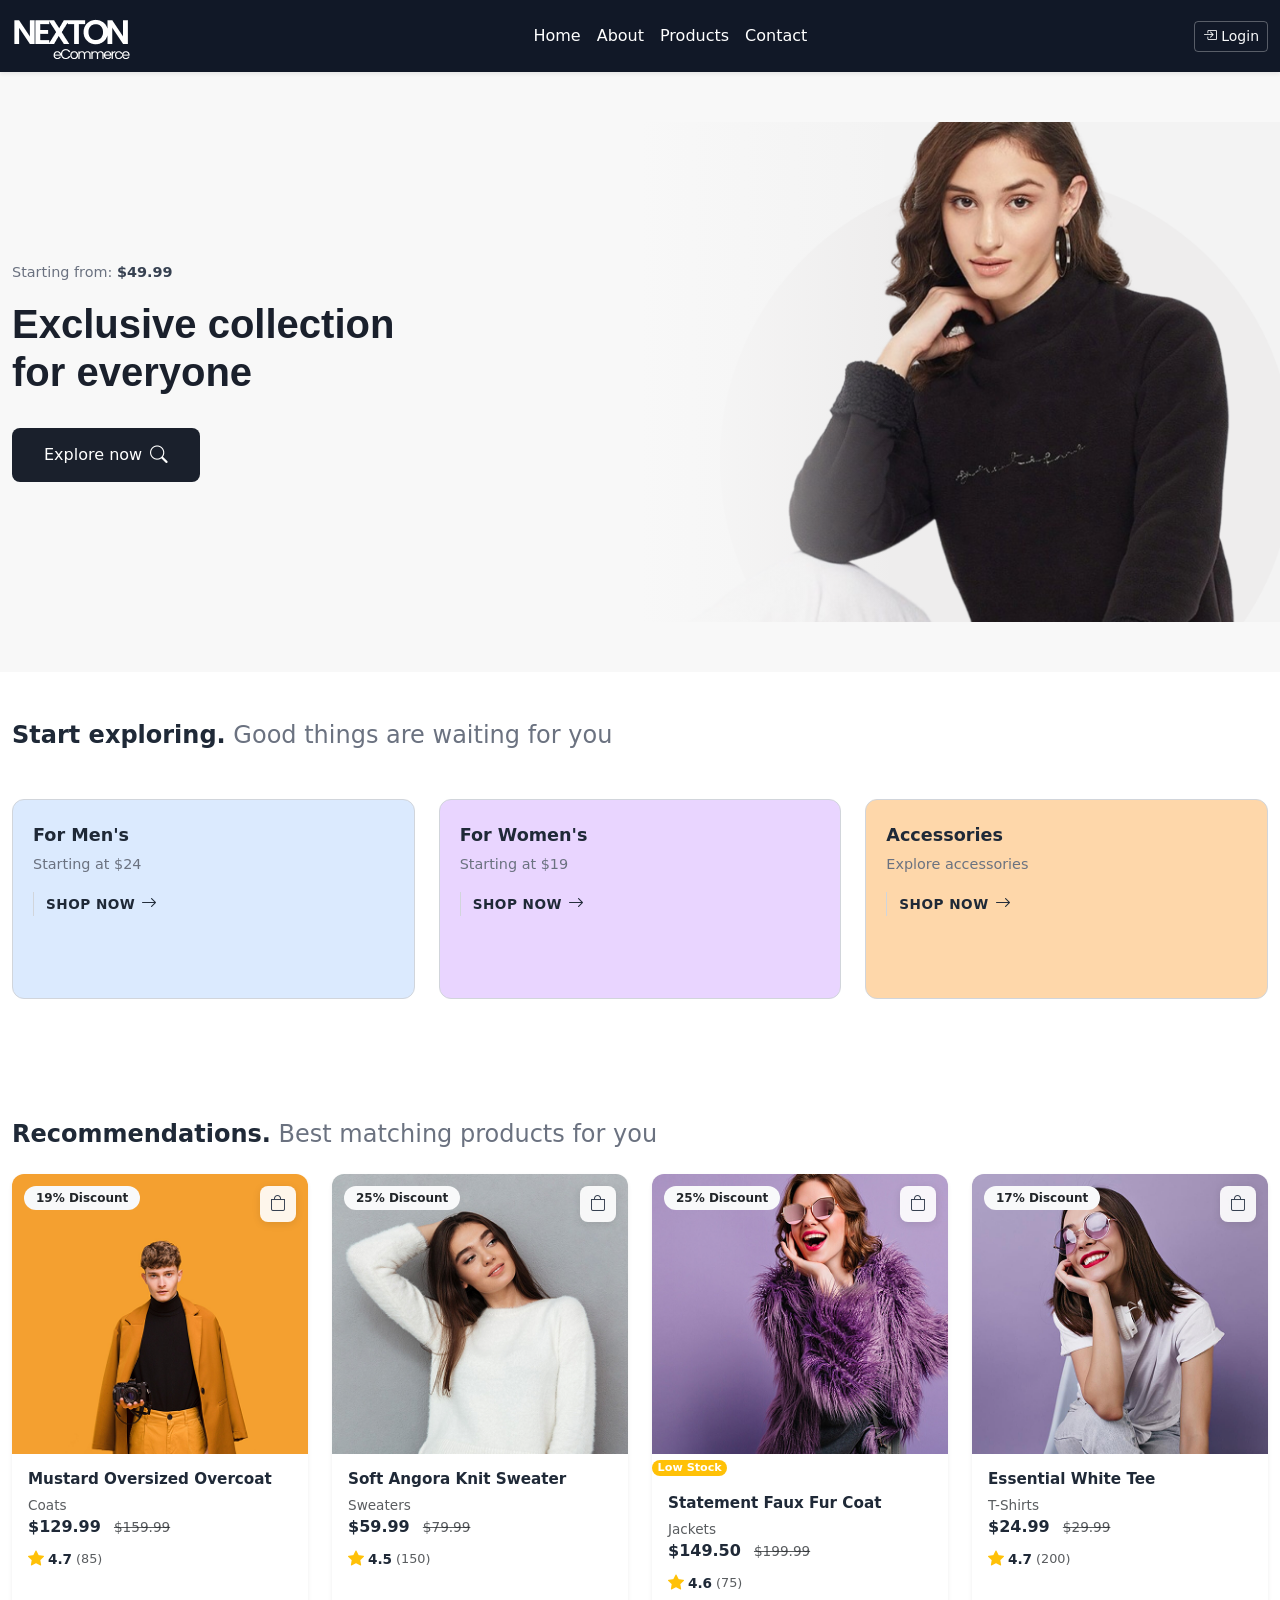
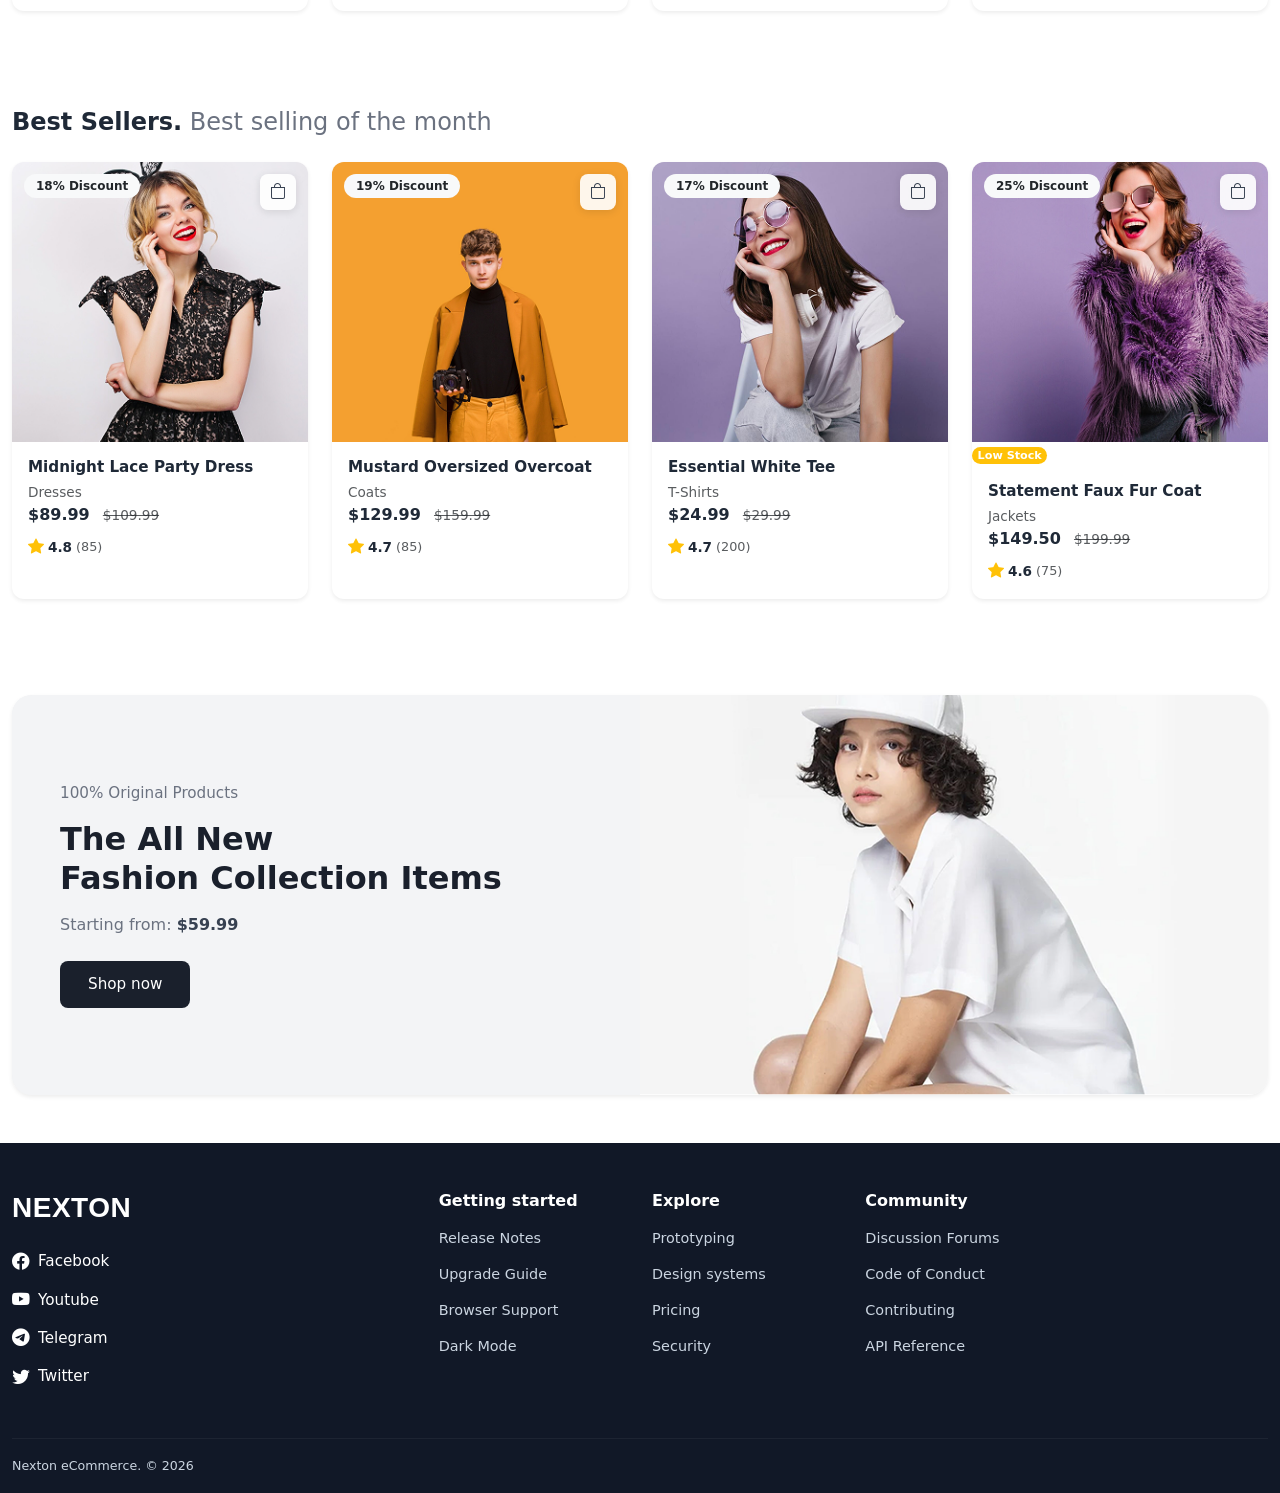
==== commit b7cf1294: "update product dashboard admin" ====
--- a/index.html
+++ b/index.html
@@ -41,21 +41,21 @@
                 </ul>
 
                 <!-- Search Input -->
-                <form class="d-flex me-3" role="search">
+                <!-- <form class="d-flex me-3" role="search">
                     <div class="input-group">
                         <input class="form-control" type="search" placeholder="Search products..." aria-label="Search">
                         <button class="btn btn-outline-light" type="submit">
                             <i class="bi bi-search"></i>
                         </button>
                     </div>
-                </form>
+                </form> -->
 
                 <!-- Right side icons -->
                 <div class="d-flex align-items-center gap-3">
                     <!-- Shopping Cart Icon (only for customers) -->
-                    <a href="#" class="text-decoration-none position-relative" id="cartLink" title="Shopping Cart" style="display: none;">
+                    <a href="cart.html" class="text-decoration-none position-relative" id="cartLink" title="Shopping Cart" style="display: none;">
                         <i class="bi bi-cart3 fs-4"></i>
-                        <span class="position-absolute top-0 start-100 translate-middle badge rounded-pill bg-danger">
+                        <span id="cart-count" class="position-absolute top-0 start-100 translate-middle badge rounded-pill bg-danger">
                             0
                         </span>
                     </a>
@@ -101,10 +101,10 @@
                             <span class="d-block">Exclusive collection</span>
                             <span class="d-block">for everyone</span>
                         </h1>
-                        <button class="btn btn-hero">
+                        <a href="shop.html" class="btn btn-hero">
                             Explore now
                             <i class="bi bi-search ms-2"></i>
-                        </button>
+                        </a>
                     </div>
                 </div>
                 <!-- Right Side - Background Image -->
@@ -133,7 +133,7 @@
                             <p class="category-price">Starting at $24</p>
                             <div class="category-action">
                                 <span class="category-divider"></span>
-                                <a href="#" class="category-link">SHOP NOW <i class="bi bi-arrow-right"></i></a>
+                                <a href="shop.html" class="category-link">SHOP NOW <i class="bi bi-arrow-right"></i></a>
                             </div>
                         </div>
                     </div>
@@ -147,7 +147,7 @@
                             <p class="category-price">Starting at $19</p>
                             <div class="category-action">
                                 <span class="category-divider"></span>
-                                <a href="#" class="category-link">SHOP NOW <i class="bi bi-arrow-right"></i></a>
+                                <a href="shop.html" class="category-link">SHOP NOW <i class="bi bi-arrow-right"></i></a>
                             </div>
                         </div>
                     </div>
@@ -161,7 +161,7 @@
                             <p class="category-price">Explore accessories</p>
                             <div class="category-action">
                                 <span class="category-divider"></span>
-                                <a href="#" class="category-link">SHOP NOW <i class="bi bi-arrow-right"></i></a>
+                                <a href="shop.html" class="category-link">SHOP NOW <i class="bi bi-arrow-right"></i></a>
                             </div>
                         </div>
                     </div>
@@ -178,123 +178,8 @@
                 <span class="fw-normal">Best matching products for you</span>
             </h2>
 
-            <div class="row g-4">
-                <!-- Product Card 1 -->
-                <div class="col-lg-3 col-md-6 col-sm-6">
-                    <div class="card product-card h-100 border-0 shadow-sm">
-                        <div class="position-relative">
-                            <img src="resources/woman1.png" class="card-img-top" alt="Black Automatic Watch">
-                            <span class="badge discount-badge bg-light text-dark rounded-pill">50% Discount</span>
-                            <button class="btn bookmark-btn">
-                                <i class="bi bi-bag"></i>
-                            </button>
-                        </div>
-                        <div class="card-body">
-                            <h5 class="card-title product-name">Black Automatic Watch</h5>
-                            <p class="card-text product-category text-muted small">Accessories</p>
-                            <div class="d-flex align-items-center justify-content-between mb-2">
-                                <div>
-                                    <span class="product-price">$169.99</span>
-                                    <span class="product-price-old text-muted text-decoration-line-through ms-2">$199.99</span>
-                                </div>
-                            </div>
-                            <div class="d-flex align-items-center">
-                                <div class="rating">
-                                    <i class="bi bi-star-fill text-warning"></i>
-                                    <span class="rating-value">4.9</span>
-                                    <span class="rating-count text-muted">(98)</span>
-                                </div>
-                            </div>
-                        </div>
-                    </div>
-                </div>
-
-                <!-- Product Card 2 -->
-                <div class="col-lg-3 col-md-6 col-sm-6">
-                    <div class="card product-card h-100 border-0 shadow-sm">
-                        <div class="position-relative">
-                            <img src="resources/woman2.png" class="card-img-top" alt="Black Automatic Watch">
-                            <button class="btn bookmark-btn">
-                                <i class="bi bi-bag"></i>
-                            </button>
-                        </div>
-                        <div class="card-body">
-                            <h5 class="card-title product-name">Black Automatic Watch</h5>
-                            <p class="card-text product-category text-muted small">Accessories</p>
-                            <div class="d-flex align-items-center justify-content-between mb-2">
-                                <div>
-                                    <span class="product-price">$169.99</span>
-                                    <span class="product-price-old text-muted text-decoration-line-through ms-2">$199.99</span>
-                                </div>
-                            </div>
-                            <div class="d-flex align-items-center">
-                                <div class="rating">
-                                    <i class="bi bi-star-fill text-warning"></i>
-                                    <span class="rating-value">4.9</span>
-                                    <span class="rating-count text-muted">(98)</span>
-                                </div>
-                            </div>
-                        </div>
-                    </div>
-                </div>
-
-                <!-- Product Card 3 -->
-                <div class="col-lg-3 col-md-6 col-sm-6">
-                    <div class="card product-card h-100 border-0 shadow-sm">
-                        <div class="position-relative">
-                            <img src="resources/woman3.png" class="card-img-top" alt="Black Automatic Watch">
-                            <button class="btn bookmark-btn">
-                                <i class="bi bi-bag"></i>
-                            </button>
-                        </div>
-                        <div class="card-body">
-                            <h5 class="card-title product-name">Black Automatic Watch</h5>
-                            <p class="card-text product-category text-muted small">Accessories</p>
-                            <div class="d-flex align-items-center justify-content-between mb-2">
-                                <div>
-                                    <span class="product-price">$169.99</span>
-                                    <span class="product-price-old text-muted text-decoration-line-through ms-2">$199.99</span>
-                                </div>
-                            </div>
-                            <div class="d-flex align-items-center">
-                                <div class="rating">
-                                    <i class="bi bi-star-fill text-warning"></i>
-                                    <span class="rating-value">4.9</span>
-                                    <span class="rating-count text-muted">(98)</span>
-                                </div>
-                            </div>
-                        </div>
-                    </div>
-                </div>
-
-                <!-- Product Card 4 -->
-                <div class="col-lg-3 col-md-6 col-sm-6">
-                    <div class="card product-card h-100 border-0 shadow-sm">
-                        <div class="position-relative">
-                            <img src="resources/woman4.png" class="card-img-top" alt="Black Automatic Watch">
-                            <button class="btn bookmark-btn">
-                                <i class="bi bi-bag"></i>
-                            </button>
-                        </div>
-                        <div class="card-body">
-                            <h5 class="card-title product-name">Black Automatic Watch</h5>
-                            <p class="card-text product-category text-muted small">Accessories</p>
-                            <div class="d-flex align-items-center justify-content-between mb-2">
-                                <div>
-                                    <span class="product-price">$169.99</span>
-                                    <span class="product-price-old text-muted text-decoration-line-through ms-2">$199.99</span>
-                                </div>
-                            </div>
-                            <div class="d-flex align-items-center">
-                                <div class="rating">
-                                    <i class="bi bi-star-fill text-warning"></i>
-                                    <span class="rating-value">4.9</span>
-                                    <span class="rating-count text-muted">(98)</span>
-                                </div>
-                            </div>
-                        </div>
-                    </div>
-                </div>
+            <div class="row g-4" id="recommendations-container">
+                <!-- Products will be loaded dynamically -->
             </div>
         </div>
     </section>
@@ -307,122 +192,8 @@
                 <span class="fw-normal">Best selling of the month</span>
             </h2>
 
-            <div class="row g-4">
-                <!-- Product Card 1 -->
-                <div class="col-lg-3 col-md-6 col-sm-6">
-                    <div class="card product-card h-100 border-0 shadow-sm">
-                        <div class="position-relative">
-                            <img src="resources/woman5.png" class="card-img-top" alt="Black Automatic Watch">
-                            <button class="btn bookmark-btn">
-                                <i class="bi bi-bag"></i>
-                            </button>
-                        </div>
-                        <div class="card-body">
-                            <h5 class="card-title product-name">Black Automatic Watch</h5>
-                            <p class="card-text product-category text-muted small">Accessories</p>
-                            <div class="d-flex align-items-center justify-content-between mb-2">
-                                <div>
-                                    <span class="product-price">$169.99</span>
-                                    <span class="product-price-old text-muted text-decoration-line-through ms-2">$199.99</span>
-                                </div>
-                            </div>
-                            <div class="d-flex align-items-center">
-                                <div class="rating">
-                                    <i class="bi bi-star-fill text-warning"></i>
-                                    <span class="rating-value">4.9</span>
-                                    <span class="rating-count text-muted">(98)</span>
-                                </div>
-                            </div>
-                        </div>
-                    </div>
-                </div>
-
-                <!-- Product Card 2 -->
-                <div class="col-lg-3 col-md-6 col-sm-6">
-                    <div class="card product-card h-100 border-0 shadow-sm">
-                        <div class="position-relative">
-                            <img src="resources/woman6.png" class="card-img-top" alt="Black Automatic Watch">
-                            <button class="btn bookmark-btn">
-                                <i class="bi bi-bag"></i>
-                            </button>
-                        </div>
-                        <div class="card-body">
-                            <h5 class="card-title product-name">Black Automatic Watch</h5>
-                            <p class="card-text product-category text-muted small">Accessories</p>
-                            <div class="d-flex align-items-center justify-content-between mb-2">
-                                <div>
-                                    <span class="product-price">$169.99</span>
-                                    <span class="product-price-old text-muted text-decoration-line-through ms-2">$199.99</span>
-                                </div>
-                            </div>
-                            <div class="d-flex align-items-center">
-                                <div class="rating">
-                                    <i class="bi bi-star-fill text-warning"></i>
-                                    <span class="rating-value">4.9</span>
-                                    <span class="rating-count text-muted">(98)</span>
-                                </div>
-                            </div>
-                        </div>
-                    </div>
-                </div>
-
-                <!-- Product Card 3 -->
-                <div class="col-lg-3 col-md-6 col-sm-6">
-                    <div class="card product-card h-100 border-0 shadow-sm">
-                        <div class="position-relative">
-                            <img src="resources/woman7.png" class="card-img-top" alt="Black Automatic Watch">
-                            <button class="btn bookmark-btn">
-                                <i class="bi bi-bag"></i>
-                            </button>
-                        </div>
-                        <div class="card-body">
-                            <h5 class="card-title product-name">Black Automatic Watch</h5>
-                            <p class="card-text product-category text-muted small">Accessories</p>
-                            <div class="d-flex align-items-center justify-content-between mb-2">
-                                <div>
-                                    <span class="product-price">$169.99</span>
-                                    <span class="product-price-old text-muted text-decoration-line-through ms-2">$199.99</span>
-                                </div>
-                            </div>
-                            <div class="d-flex align-items-center">
-                                <div class="rating">
-                                    <i class="bi bi-star-fill text-warning"></i>
-                                    <span class="rating-value">4.9</span>
-                                    <span class="rating-count text-muted">(98)</span>
-                                </div>
-                            </div>
-                        </div>
-                    </div>
-                </div>
-
-                <!-- Product Card 4 -->
-                <div class="col-lg-3 col-md-6 col-sm-6">
-                    <div class="card product-card h-100 border-0 shadow-sm">
-                        <div class="position-relative">
-                            <img src="resources/woman8.png" class="card-img-top" alt="Black Automatic Watch">
-                            <button class="btn bookmark-btn">
-                                <i class="bi bi-bag"></i>
-                            </button>
-                        </div>
-                        <div class="card-body">
-                            <h5 class="card-title product-name">Black Automatic Watch</h5>
-                            <p class="card-text product-category text-muted small">Accessories</p>
-                            <div class="d-flex align-items-center justify-content-between mb-2">
-                                <div>
-                                    <span class="product-price">$169.99</span>
-                                    <span class="product-price-old text-muted text-decoration-line-through ms-2">$199.99</span>
-                                </div>
-                            </div>
-                            <div class="d-flex align-items-center">
-                                <div class="rating">
-                                    <i class="bi bi-star-fill text-warning"></i>
-                                    <span class="rating-value">4.9</span>
-                                    <span class="rating-count text-muted">(98)</span>
-                                </div>
-                            </div>
-                        </div>
-                    </div>
-                </div>
+            <div class="row g-4" id="bestsellers-container">
+                <!-- Products will be loaded dynamically -->
             </div>
         </div>
     </section>
@@ -438,9 +209,9 @@
                             <p class="promotional-badge mb-3">100% Original Products</p>
                             <h2 class="promotional-title mb-3">The All New<br>Fashion Collection Items</h2>
                             <p class="promotional-price mb-4">Starting from: <span class="price-value">$59.99</span></p>
-                            <button class="btn btn-promotional">
+                            <a href="shop.html" class="btn btn-promotional">
                                 Shop now
-                            </button>
+                            </a>
                         </div>
                     </div>
                     <!-- Right Side - Background Image -->
@@ -520,7 +291,8 @@
     <script src="https://cdn.jsdelivr.net/npm/bootstrap@5.3.8/dist/js/bootstrap.bundle.min.js"
         integrity="sha384-FKyoEForCGlyvwx9Hj09JcYn3nv7wiPVlz7YYwJrWVcXK/BmnVDxM+D2scQbITxI" crossorigin="anonymous"></script>
     <script src="auth.js"></script>
-    <script src="script.js"></script>
+    <script src="products.js"></script>
+    <script src="index.js"></script>
     <script>
         // Update navigation on page load
         document.addEventListener('DOMContentLoaded', function() {
--- a/style.css
+++ b/style.css
@@ -1,1309 +1,1813 @@
-
-.navbar {
-    background-color: #111827;
-    z-index: 1030;
-    width: 100%;
-    position: sticky;
-    top: 0;
-}
-.navbar-brand {
-    font-size: 1.5rem;
-    color: #0d6efd !important;
-}
-
-.navbar-brand i {
-    margin-right: 0.5rem;
-}
-
-.nav-link {
-    font-weight: 500;
-    transition: color 0.3s ease;
-    color: white;
-}
-
-.nav-link:hover {
-    color: #0d6efd !important;
-}
-
-.badge {
-    font-size: 0.7rem;
-    padding: 0.25em 0.5em;
-}
-
-.dropdown-toggle::after {
-    display: none;
-}
-
-.bi-cart3,
-.bi-person-circle {
-    color: white !important;
-    transition: color 0.3s ease;
-}
-
-.bi-cart3:hover,
-.bi-person-circle:hover {
-    color: #0d6efd !important;
-    transition: color 0.3s ease;
-}
-
-/* Profile dropdown styling */
-#profileDropdown {
-    color: white !important;
-    transition: color 0.3s ease;
-    cursor: pointer;
-    display: inline-block;
-}
-
-#profileDropdown:hover {
-    color: #0d6efd !important;
-}
-
-#profileDropdownContainer {
-    display: inline-block;
-}
-
-#profileDropdownContainer[style*="display: none"] {
-    display: none !important;
-}
-
-
-.navbar-toggler-icon {
-    background-image: url("data:image/svg+xml,%3csvg xmlns='http://www.w3.org/2000/svg' viewBox='0 0 30 30'%3e%3cpath stroke='rgba%28255, 255, 255, 1%29' stroke-linecap='round' stroke-miterlimit='10' stroke-width='2' d='M4 7h22M4 15h22M4 23h22'/%3e%3c/svg%3e");
-}
-
-.navbar-toggler {
-    border-color: rgba(255, 255, 255, 0.3);
-}
-
-.navbar .form-control {
-    background-color: rgba(255, 255, 255, 0.1);
-    border: 1px solid rgba(255, 255, 255, 0.3);
-    color: white;
-}
-
-.navbar .form-control::placeholder {
-    color: rgba(255, 255, 255, 0.6);
-}
-
-.navbar .form-control:focus {
-    background-color: rgba(255, 255, 255, 0.15);
-    border-color: rgba(255, 255, 255, 0.5);
-    color: white;
-    box-shadow: 0 0 0 0.2rem rgba(255, 255, 255, 0.25);
-}
-
-.navbar .btn-outline-light {
-    border-color: rgba(255, 255, 255, 0.3);
-}
-
-.navbar .btn-outline-light:hover {
-    background-color: rgba(255, 255, 255, 0.1);
-    border-color: rgba(255, 255, 255, 0.5);
-}
-
-.container {
-    max-width: 1400px;
-}
-
-/* Hero Banner Styles */
-.hero-banner {
-    background-color: #f8f8f8;
-    background-image: url('src/hero-bg.png');
-    background-position: right center;
-    background-repeat: no-repeat;
-    background-size: contain;
-    min-height: 600px;
-    padding: 80px 0;
-    position: relative;
-    overflow: hidden;
-}
-
-.hero-banner::before {
-    content: '';
-    position: absolute;
-    top: 0;
-    left: 0;
-    right: 0;
-    bottom: 0;
-    background: linear-gradient(to right, #f8f8f8 0%, #f8f8f8 50%, transparent 70%);
-    z-index: 1;
-}
-
-.hero-banner .container {
-    position: relative;
-    z-index: 2;
-}
-
-.hero-content {
-    display: flex;
-    align-items: center;
-    min-height: 440px;
-}
-
-.hero-text-wrapper {
-    max-width: 500px;
-}
-
-.hero-price {
-    color: #6b7280;
-    font-size: 0.9rem;
-    margin-bottom: 1rem;
-    font-weight: 400;
-}
-
-.price-amount {
-    font-weight: 600;
-    color: #374151;
-}
-
-.hero-title {
-    font-size: 2.5rem;
-    font-weight: 700;
-    color: #1a202c;
-    line-height: 1.2;
-    margin-bottom: 2rem;
-    font-family: sans-serif;
-}
-
-.hero-title span {
-    display: block;
-}
-
-.btn-hero {
-    background-color: #1a202c;
-    color: white;
-    border: none;
-    padding: 14px 32px;
-    font-size: 1rem;
-    font-weight: 500;
-    border-radius: 8px;
-    display: inline-flex;
-    align-items: center;
-    transition: all 0.3s ease;
-}
-
-.btn-hero:hover {
-    background-color: #2d3748;
-    color: white;
-    transform: translateY(-2px);
-    box-shadow: 0 4px 12px rgba(26, 32, 44, 0.3);
-}
-
-.btn-hero i {
-    font-size: 1.1rem;
-}
-
-.hero-image-wrapper {
-    min-height: 440px;
-}
-
-.hero-dots {
-    margin-top: 2rem;
-}
-
-.hero-dot {
-    width: 10px;
-    height: 10px;
-    border-radius: 50%;
-    background-color: #d1d5db;
-    cursor: pointer;
-    transition: background-color 0.3s ease, transform 0.3s ease;
-}
-
-.hero-dot:hover {
-    transform: scale(1.2);
-}
-
-.hero-dot.active {
-    background-color: #1a202c;
-    transform: scale(1.3);
-}
-
-/* Responsive Hero Banner */
-@media (max-width: 1200px) {
-    .hero-banner {
-        background-size: 60%;
-    }
-}
-
-@media (max-width: 992px) {
-    .hero-banner {
-        background-size: 50%;
-        background-position: right bottom;
-    }
-
-    .hero-content {
-        min-height: auto;
-        padding: 40px 0;
-        text-align: center;
-    }
-
-    .hero-text-wrapper {
-        max-width: 100%;
-        margin: 0 auto;
-    }
-
-    .hero-title {
-        font-size: 2rem;
-    }
-
-    .hero-image-wrapper {
-        min-height: 300px;
-    }
-}
-
-@media (max-width: 768px) {
-    .hero-banner {
-        background-size: 80%;
-        background-position: center bottom;
-        min-height: 500px;
-        padding: 60px 0;
-    }
-
-    .hero-banner::before {
-        background: linear-gradient(to bottom, #f8f8f8 0%, #f8f8f8 60%, transparent 100%);
-    }
-
-    .hero-content {
-        padding: 20px 0;
-    }
-
-    .hero-title {
-        font-size: 1.75rem;
-        margin-bottom: 1.5rem;
-    }
-
-    .hero-image-wrapper {
-        min-height: 250px;
-    }
-}
-
-@media (max-width: 576px) {
-    .hero-banner {
-        background-size: 100%;
-        min-height: 450px;
-        padding: 40px 0;
-    }
-
-    .hero-title {
-        font-size: 1.5rem;
-    }
-
-    .btn-hero {
-        padding: 12px 24px;
-        font-size: 0.9rem;
-    }
-}
-
-/* Categories Section Styles */
-.categories-section {
-    background-color: #ffffff;
-    padding: 80px 0;
-}
-
-.categories-heading {
-    font-size: 1.5rem;
-    color: #374151;
-    line-height: 1.3;
-}
-
-.categories-heading .fw-bold {
-    color: #1f2937;
-}
-
-.categories-heading .fw-normal {
-    color: #6b7280;
-}
-
-.category-card {
-    border-radius: 12px;
-    padding: 25px 20px;
-    min-height: 200px;
-    display: flex;
-    align-items: flex-start;
-    border: 1px solid #d1d5db;
-    transition: transform 0.3s ease, box-shadow 0.3s ease;
-    cursor: pointer;
-}
-
-.category-card:hover {
-    transform: translateY(-5px);
-    box-shadow: 0 10px 30px rgba(0, 0, 0, 0.1);
-}
-
-.category-card-mens {
-    background-color: #dbeafe;
-}
-
-.category-card-womens {
-    background-color: #e9d5ff;
-}
-
-.category-card-accessories {
-    background-color: #fed7aa;
-}
-
-.category-content {
-    width: 100%;
-}
-
-.category-title {
-    font-size: 1.1rem;
-    font-weight: 700;
-    color: #1f2937;
-    margin-bottom: 8px;
-}
-
-.category-price {
-    font-size: 0.9rem;
-    color: #6b7280;
-    margin-bottom: 16px;
-    font-weight: 400;
-}
-
-.category-action {
-    display: flex;
-    align-items: center;
-    gap: 12px;
-    margin-top: 12px;
-}
-
-.category-divider {
-    width: 1px;
-    height: 24px;
-    background-color: #d1d5db;
-}
-
-.category-link {
-    color: #1f2937;
-    text-decoration: none;
-    font-weight: 600;
-    font-size: 0.85rem;
-    letter-spacing: 0.5px;
-    display: inline-flex;
-    align-items: center;
-    gap: 6px;
-    transition: color 0.3s ease;
-}
-
-.category-link:hover {
-    color: #0d6efd;
-}
-
-.category-link i {
-    font-size: 1rem;
-}
-
-.pagination-dots {
-    margin-top: 40px;
-}
-
-.dot {
-    width: 10px;
-    height: 10px;
-    border-radius: 50%;
-    background-color: #374151;
-    cursor: pointer;
-    transition: background-color 0.3s ease, transform 0.3s ease;
-}
-
-.dot:hover {
-    transform: scale(1.2);
-}
-
-.dot.active {
-    background-color: #1a202c;
-    transform: scale(1.3);
-}
-
-/* Responsive Categories Section */
-@media (max-width: 992px) {
-    .categories-heading {
-        font-size: 1.35rem;
-    }
-
-    .category-title {
-        font-size: 1rem;
-    }
-}
-
-@media (max-width: 768px) {
-    .categories-section {
-        padding: 60px 0;
-    }
-
-    .categories-heading {
-        font-size: 1.25rem;
-        text-align: center;
-    }
-
-    .category-card {
-        min-height: 180px;
-        padding: 20px 18px;
-    }
-
-    .category-title {
-        font-size: 0.95rem;
-    }
-}
-
-@media (max-width: 576px) {
-    .categories-heading {
-        font-size: 1.1rem;
-    }
-
-    .category-card {
-        min-height: 160px;
-        padding: 18px 15px;
-    }
-
-    .category-title {
-        font-size: 0.9rem;
-    }
-
-    .category-price {
-        font-size: 0.85rem;
-    }
-
-    .category-link {
-        font-size: 0.8rem;
-    }
-}
-
-/* Products Section Styles */
-.products-section {
-    padding: 60px 0;
-    background-color: #ffffff;
-}
-
-.section-heading {
-    font-size: 1.5rem;
-    color: #374151;
-    line-height: 1.3;
-}
-
-.section-heading .fw-bold {
-    color: #1f2937;
-}
-
-.section-heading .fw-normal {
-    color: #6b7280;
-}
-
-.product-card {
-    border-radius: 12px;
-    overflow: hidden;
-    transition: transform 0.3s ease, box-shadow 0.3s ease;
-    cursor: pointer;
-}
-
-.product-card:hover {
-    transform: translateY(-5px);
-    box-shadow: 0 8px 25px rgba(0, 0, 0, 0.12) !important;
-}
-
-.product-card .card-img-top {
-    width: 100%;
-    height: 280px;
-    object-fit: cover;
-    transition: transform 0.3s ease;
-}
-
-.product-card:hover .card-img-top {
-    transform: scale(1.03);
-}
-
-.discount-badge {
-    position: absolute;
-    top: 12px;
-    left: 12px;
-    padding: 6px 12px;
-    font-size: 0.75rem;
-    font-weight: 600;
-    z-index: 2;
-    border: none;
-}
-
-.bookmark-btn {
-    position: absolute;
-    top: 12px;
-    right: 12px;
-    background-color: rgba(255, 255, 255, 0.9);
-    border: none;
-    border-radius: 8px;
-    width: 36px;
-    height: 36px;
-    display: flex;
-    align-items: center;
-    justify-content: center;
-    box-shadow: 0 2px 8px rgba(0, 0, 0, 0.1);
-    z-index: 2;
-    transition: all 0.3s ease;
-    padding: 0;
-}
-
-.bookmark-btn:hover {
-    background-color: white;
-    transform: scale(1.1);
-}
-
-.bookmark-btn i {
-    font-size: 1rem;
-    color: #374151;
-}
-
-.product-name {
-    font-size: 0.95rem;
-    font-weight: 600;
-    color: #1f2937;
-    margin-bottom: 6px;
-}
-
-.product-category {
-    font-size: 0.85rem;
-    margin-bottom: 10px;
-}
-
-.product-price {
-    font-size: 1rem;
-    font-weight: 700;
-    color: #1f2937;
-}
-
-.product-price-old {
-    font-size: 0.85rem;
-}
-
-.rating {
-    display: flex;
-    align-items: center;
-    gap: 4px;
-}
-
-.rating-value {
-    font-weight: 600;
-    color: #1f2937;
-    font-size: 0.85rem;
-}
-
-.rating-count {
-    font-size: 0.8rem;
-}
-
-/* Responsive Products Section */
-@media (max-width: 992px) {
-    .section-heading {
-        font-size: 1.35rem;
-    }
-
-    .product-card .card-img-top {
-        height: 240px;
-    }
-}
-
-@media (max-width: 768px) {
-    .products-section {
-        padding: 50px 0;
-    }
-
-    .section-heading {
-        font-size: 1.25rem;
-        text-align: center;
-    }
-
-    .product-card .card-img-top {
-        height: 220px;
-    }
-
-    .product-name {
-        font-size: 0.9rem;
-    }
-}
-
-@media (max-width: 576px) {
-    .products-section {
-        padding: 40px 0;
-    }
-
-    .section-heading {
-        font-size: 1.1rem;
-    }
-
-    .product-card .card-img-top {
-        height: 200px;
-    }
-
-    .product-name {
-        font-size: 0.85rem;
-    }
-
-    .product-price {
-        font-size: 0.95rem;
-    }
-
-    .product-price-old {
-        font-size: 0.8rem;
-    }
-
-    .rating-value {
-        font-size: 0.8rem;
-    }
-
-    .rating-count {
-        font-size: 0.75rem;
-    }
-
-    .discount-badge {
-        font-size: 0.7rem;
-        padding: 4px 10px;
-    }
-}
-
-/* Promotional Banner Section Styles */
-.promotional-banner-section {
-    padding: 60px 0;
-    background-color: #ffffff;
-}
-
-.promotional-banner {
-    background-color: #f3f4f6;
-    border-radius: 20px;
-    overflow: hidden;
-}
-
-.promotional-content {
-    background-color: #f3f4f6;
-    display: flex;
-    flex-direction: column;
-    justify-content: center;
-    min-height: 400px;
-}
-
-.promotional-badge {
-    font-size: 0.95rem;
-    color: #6b7280;
-    font-weight: 400;
-    margin: 0;
-}
-
-.promotional-title {
-    font-size: 2rem;
-    font-weight: 700;
-    color: #1a202c;
-    line-height: 1.2;
-    margin: 0;
-}
-
-.promotional-price {
-    font-size: 1rem;
-    color: #6b7280;
-    margin: 0;
-}
-
-.price-value {
-    font-weight: 600;
-    color: #374151;
-}
-
-.btn-promotional {
-    background-color: #1a202c;
-    color: white;
-    border: none;
-    padding: 12px 28px;
-    font-size: 0.95rem;
-    font-weight: 500;
-    border-radius: 8px;
-    transition: all 0.3s ease;
-    align-self: flex-start;
-}
-
-.btn-promotional:hover {
-    background-color: #2d3748;
-    color: white;
-    transform: translateY(-2px);
-    box-shadow: 0 4px 12px rgba(26, 32, 44, 0.3);
-}
-
-.promotional-image-wrapper {
-    width: 100%;
-    height: 100%;
-    min-height: 400px;
-    background-image: url('src/bg-image.png');
-    background-position: center;
-    background-repeat: no-repeat;
-    background-size: cover;
-    background-color: white;
-}
-
-/* Responsive Promotional Banner */
-@media (max-width: 992px) {
-    .promotional-content {
-        min-height: 300px;
-        text-align: center;
-        align-items: center;
-    }
-
-    .promotional-title {
-        font-size: 1.75rem;
-    }
-
-    .btn-promotional {
-        align-self: center;
-    }
-
-    .promotional-image-wrapper {
-        min-height: 300px;
-    }
-}
-
-@media (max-width: 768px) {
-    .promotional-banner-section {
-        padding: 40px 0;
-    }
-
-    .promotional-content {
-        min-height: 250px;
-        padding: 30px 25px !important;
-    }
-
-    .promotional-title {
-        font-size: 1.5rem;
-    }
-
-    .promotional-image-wrapper {
-        min-height: 250px;
-    }
-}
-
-@media (max-width: 576px) {
-    .promotional-title {
-        font-size: 1.35rem;
-    }
-
-    .promotional-badge {
-        font-size: 0.85rem;
-    }
-
-    .promotional-price {
-        font-size: 0.95rem;
-    }
-
-    .btn-promotional {
-        padding: 10px 24px;
-        font-size: 0.9rem;
-    }
-}
-
-/* Footer Styles */
-.footer {
-    background-color: #111827;
-    color: #e2e8f0;
-    margin-top: auto;
-}
-
-.footer-brand {
-    font-size: 1.75rem;
-    font-weight: 700;
-    color: white;
-    font-family: sans-serif;
-    letter-spacing: 0.5px;
-}
-
-.social-links {
-    display: flex;
-    flex-direction: column;
-    gap: 0.75rem;
-}
-
-.social-link {
-    color: white;
-    text-decoration: none;
-    display: flex;
-    align-items: center;
-    gap: 0.5rem;
-    transition: color 0.3s ease;
-    font-size: 0.95rem;
-}
-
-.social-link i {
-    font-size: 1.1rem;
-}
-
-.social-link:hover {
-    color: #0d6efd;
-}
-
-/* Facebook icon color */
-.social-link:has(.bi-facebook):hover {
-    color: #1877f2;
-}
-
-/* YouTube icon color */
-.social-link:has(.bi-youtube):hover {
-    color: #ff0000;
-}
-
-/* Telegram icon color */
-.social-link:has(.bi-telegram):hover {
-    color: #0088cc;
-}
-
-/* Twitter icon color */
-.social-link:has(.bi-twitter):hover {
-    color: #1da1f2;
-}
-
-.footer-heading {
-    font-weight: 700;
-    color: white;
-    font-size: 1rem;
-    margin-bottom: 1rem;
-}
-
-.footer-links {
-    list-style: none;
-    padding: 0;
-    margin: 0;
-}
-
-.footer-links li {
-    margin-bottom: 0.75rem;
-}
-
-.footer-links a {
-    color: #cbd5e1;
-    text-decoration: none;
-    font-size: 0.9rem;
-    transition: color 0.3s ease;
-}
-
-.footer-links a:hover {
-    color: white;
-}
-
-.footer-divider {
-    border-color: rgba(255, 255, 255, 0.2);
-    margin: 0;
-}
-
-.footer-copyright {
-    color: #cbd5e1;
-    font-size: 0.9rem;
-    margin: 0;
-}
-
-.payment-methods {
-    display: flex;
-    gap: 1rem;
-    align-items: center;
-    justify-content: flex-end;
-    flex-wrap: wrap;
-}
-
-.payment-logo {
-    color: white;
-    font-size: 0.85rem;
-    font-weight: 600;
-    padding: 0.25rem 0.5rem;
-    background-color: rgba(255, 255, 255, 0.1);
-    border-radius: 4px;
-}
-
-body {
-    display: flex;
-    flex-direction: column;
-    min-height: 100vh;
-}
-
-@media (max-width: 768px) {
-    .payment-methods {
-        justify-content: flex-start;
-        margin-top: 0.5rem;
-    }
-    
-    .footer-copyright {
-        margin-bottom: 0.5rem;
-    }
-}
-
-/* Authentication Pages Styles */
-.auth-body {
-    background: linear-gradient(135deg, #f5f7fa 0%, #ffffff 50%, #f8f9fa 100%);
-    background-attachment: fixed;
-    display: flex;
-    align-items: center;
-    justify-content: center;
-    min-height: 100vh;
-    padding: 20px;
-    position: relative;
-}
-
-.auth-body::before {
-    content: '';
-    position: absolute;
-    top: 0;
-    left: 0;
-    right: 0;
-    bottom: 0;
-    background-image: 
-        radial-gradient(circle at 20% 50%, rgba(17, 24, 39, 0.03) 0%, transparent 50%),
-        radial-gradient(circle at 80% 80%, rgba(17, 24, 39, 0.03) 0%, transparent 50%);
-    pointer-events: none;
-}
-
-.auth-container {
-    width: 100%;
-    max-width: 500px;
-    margin: 0 auto;
-    position: relative;
-    z-index: 1;
-    animation: fadeInUp 0.6s ease-out;
-}
-
-@keyframes fadeInUp {
-    from {
-        opacity: 0;
-        transform: translateY(30px);
-    }
-    to {
-        opacity: 1;
-        transform: translateY(0);
-    }
-}
-
-.auth-wrapper {
-    width: 100%;
-}
-
-.auth-logo {
-    text-align: center;
-}
-
-.auth-logo-img {
-    max-width: 150px;
-    height: auto;
-    transition: transform 0.3s ease;
-}
-
-.auth-logo-img:hover {
-    transform: scale(1.05);
-}
-
-.auth-form-container {
-    background-color: #ffffff;
-    padding: 48px 40px;
-    border-radius: 20px;
-    box-shadow: 0 10px 40px rgba(0, 0, 0, 0.08), 0 2px 8px rgba(0, 0, 0, 0.04);
-    border: 1px solid rgba(255, 255, 255, 0.8);
-    backdrop-filter: blur(10px);
-    transition: transform 0.3s ease, box-shadow 0.3s ease;
-}
-
-.auth-form-container:hover {
-    box-shadow: 0 12px 48px rgba(0, 0, 0, 0.12), 0 4px 12px rgba(0, 0, 0, 0.06);
-}
-
-.auth-title {
-    font-size: 2rem;
-    font-weight: 700;
-    color: #1a202c;
-    text-align: center;
-    margin-bottom: 0.5rem;
-    letter-spacing: -0.5px;
-}
-
-.auth-subtitle {
-    font-size: 0.95rem;
-    color: #6b7280;
-    text-align: center;
-    margin-bottom: 2rem;
-    font-weight: 400;
-}
-
-.auth-form {
-    width: 100%;
-}
-
-.auth-label {
-    display: block;
-    font-size: 0.95rem;
-    font-weight: 600;
-    color: #374151;
-    margin-bottom: 0.5rem;
-    transition: color 0.3s ease;
-}
-
-.auth-input-wrapper {
-    position: relative;
-    display: flex;
-    align-items: center;
-}
-
-.auth-input-icon {
-    position: absolute;
-    left: 16px;
-    color: #9ca3af;
-    font-size: 1.1rem;
-    z-index: 2;
-    transition: color 0.3s ease;
-    pointer-events: none;
-}
-
-.auth-input {
-    width: 100%;
-    padding: 14px 16px 14px 48px;
-    font-size: 1rem;
-    border: 2px solid #e5e7eb;
-    border-radius: 10px;
-    background-color: #f9fafb;
-    color: #1a202c;
-    transition: all 0.3s ease;
-}
-
-.auth-input:focus {
-    outline: none;
-    border-color: #111827;
-    background-color: #ffffff;
-    box-shadow: 0 0 0 4px rgba(17, 24, 39, 0.08);
-    transform: translateY(-1px);
-}
-
-.auth-input-wrapper:has(.auth-input:focus) .auth-input-icon {
-    color: #111827;
-}
-
-.auth-input-wrapper:has(.auth-input:not(:placeholder-shown)) .auth-input-icon {
-    color: #111827;
-}
-
-.auth-input-wrapper:has(.auth-password-toggle) .auth-input {
-    padding-right: 48px;
-}
-
-.auth-input::placeholder {
-    color: #9ca3af;
-    font-weight: 400;
-}
-
-/* Select dropdown styling */
-.auth-input-wrapper select.auth-input {
-    appearance: none;
-    background-image: url("data:image/svg+xml,%3csvg xmlns='http://www.w3.org/2000/svg' viewBox='0 0 16 16'%3e%3cpath fill='none' stroke='%23343a40' stroke-linecap='round' stroke-linejoin='round' stroke-width='2' d='M2 5l6 6 6-6'/%3e%3c/svg%3e");
-    background-repeat: no-repeat;
-    background-position: right 12px center;
-    background-size: 16px 12px;
-    padding-right: 40px;
-    cursor: pointer;
-}
-
-.auth-input-wrapper select.auth-input:focus {
-    background-image: url("data:image/svg+xml,%3csvg xmlns='http://www.w3.org/2000/svg' viewBox='0 0 16 16'%3e%3cpath fill='none' stroke='%23111827' stroke-linecap='round' stroke-linejoin='round' stroke-width='2' d='M2 5l6 6 6-6'/%3e%3c/svg%3e");
-}
-
-.auth-input-error {
-    border-color: #ef4444 !important;
-    background-color: #fef2f2 !important;
-    animation: shake 0.4s ease;
-}
-
-@keyframes shake {
-    0%, 100% { transform: translateX(0); }
-    25% { transform: translateX(-8px); }
-    75% { transform: translateX(8px); }
-}
-
-.auth-password-toggle {
-    position: absolute;
-    right: 12px;
-    background: none;
-    border: none;
-    color: #9ca3af;
-    font-size: 1.1rem;
-    cursor: pointer;
-    padding: 8px;
-    display: flex;
-    align-items: center;
-    justify-content: center;
-    transition: color 0.3s ease, transform 0.2s ease;
-    z-index: 2;
-    border-radius: 6px;
-}
-
-.auth-password-toggle:hover {
-    color: #111827;
-    background-color: #f3f4f6;
-    transform: scale(1.1);
-}
-
-.auth-password-toggle:active {
-    transform: scale(0.95);
-}
-
-.auth-btn {
-    background-color: #111827;
-    color: #ffffff;
-    border: none;
-    padding: 16px 24px;
-    font-size: 1rem;
-    font-weight: 600;
-    border-radius: 10px;
-    transition: all 0.3s ease;
-    cursor: pointer;
-    position: relative;
-    overflow: hidden;
-    display: flex;
-    align-items: center;
-    justify-content: center;
-    gap: 8px;
-    letter-spacing: 0.3px;
-}
-
-.auth-btn::before {
-    content: '';
-    position: absolute;
-    top: 50%;
-    left: 50%;
-    width: 0;
-    height: 0;
-    border-radius: 50%;
-    background: rgba(255, 255, 255, 0.1);
-    transform: translate(-50%, -50%);
-    transition: width 0.6s, height 0.6s;
-}
-
-.auth-btn:hover::before {
-    width: 300px;
-    height: 300px;
-}
-
-.auth-btn:hover {
-    background-color: #1f2937;
-    color: #ffffff;
-    transform: translateY(-2px);
-    box-shadow: 0 8px 20px rgba(17, 24, 39, 0.4);
-}
-
-.auth-btn:active {
-    transform: translateY(0);
-    box-shadow: 0 4px 12px rgba(17, 24, 39, 0.3);
-}
-
-.auth-btn-text {
-    position: relative;
-    z-index: 1;
-}
-
-.auth-btn-icon {
-    position: relative;
-    z-index: 1;
-    transition: transform 0.3s ease;
-}
-
-.auth-btn:hover .auth-btn-icon {
-    transform: translateX(4px);
-}
-
-.auth-divider {
-    display: flex;
-    align-items: center;
-    text-align: center;
-    margin: 24px 0;
-    color: #6b7280;
-    font-size: 0.9rem;
-    font-weight: 500;
-}
-
-.auth-divider::before,
-.auth-divider::after {
-    content: '';
-    flex: 1;
-    border-bottom: 1px solid #e5e7eb;
-}
-
-.auth-divider span {
-    padding: 0 16px;
-}
-
-.auth-footer {
-    margin-top: 24px;
-}
-
-.auth-footer-text {
-    color: #6b7280;
-    font-size: 0.95rem;
-    margin: 0;
-}
-
-.auth-link {
-    color: #3b82f6;
-    text-decoration: none;
-    font-weight: 600;
-    transition: all 0.3s ease;
-    position: relative;
-    padding-bottom: 2px;
-}
-
-.auth-link::after {
-    content: '';
-    position: absolute;
-    bottom: 0;
-    left: 0;
-    width: 0;
-    height: 2px;
-    background-color: #2563eb;
-    transition: width 0.3s ease;
-}
-
-.auth-link:hover {
-    color: #2563eb;
-}
-
-.auth-link:hover::after {
-    width: 100%;
-}
-
-/* Responsive Authentication Pages */
-@media (max-width: 576px) {
-    .auth-form-container {
-        padding: 36px 24px;
-        border-radius: 16px;
-    }
-
-    .auth-title {
-        font-size: 1.75rem;
-    }
-
-    .auth-subtitle {
-        font-size: 0.9rem;
-    }
-
-    .auth-input {
-        padding: 12px 14px 12px 44px;
-        font-size: 0.95rem;
-    }
-
-    .auth-input-wrapper:has(.auth-password-toggle) .auth-input {
-        padding-right: 44px;
-    }
-
-    .auth-input-icon {
-        left: 14px;
-        font-size: 1rem;
-    }
-
-    .auth-btn {
-        padding: 14px 20px;
-        font-size: 0.95rem;
-    }
-}
-
-@media (max-width: 400px) {
-    .auth-form-container {
-        padding: 32px 20px;
-    }
-
-    .auth-title {
-        font-size: 1.5rem;
-    }
-}
-
+
+.navbar {
+    background-color: #111827;
+    z-index: 1030;
+    width: 100%;
+    position: sticky;
+    top: 0;
+}
+.navbar-brand {
+    font-size: 1.5rem;
+    color: #0d6efd !important;
+}
+
+.navbar-brand i {
+    margin-right: 0.5rem;
+}
+
+.nav-link {
+    font-weight: 500;
+    transition: color 0.3s ease;
+    color: white;
+}
+
+.nav-link:hover {
+    color: #0d6efd !important;
+}
+
+.badge {
+    font-size: 0.7rem;
+    padding: 0.25em 0.5em;
+}
+
+.dropdown-toggle::after {
+    display: none;
+}
+
+.bi-cart3,
+.bi-person-circle {
+    color: white !important;
+    transition: color 0.3s ease;
+}
+
+.bi-cart3:hover,
+.bi-person-circle:hover {
+    color: #0d6efd !important;
+    transition: color 0.3s ease;
+}
+
+/* Profile dropdown styling */
+#profileDropdown {
+    color: white !important;
+    transition: color 0.3s ease;
+    cursor: pointer;
+    display: inline-block;
+}
+
+#profileDropdown:hover {
+    color: #0d6efd !important;
+}
+
+#profileDropdownContainer {
+    display: inline-block;
+}
+
+#profileDropdownContainer[style*="display: none"] {
+    display: none !important;
+}
+
+
+.navbar-toggler-icon {
+    background-image: url("data:image/svg+xml,%3csvg xmlns='http://www.w3.org/2000/svg' viewBox='0 0 30 30'%3e%3cpath stroke='rgba%28255, 255, 255, 1%29' stroke-linecap='round' stroke-miterlimit='10' stroke-width='2' d='M4 7h22M4 15h22M4 23h22'/%3e%3c/svg%3e");
+}
+
+.navbar-toggler {
+    border-color: rgba(255, 255, 255, 0.3);
+}
+
+.navbar .form-control {
+    background-color: rgba(255, 255, 255, 0.1);
+    border: 1px solid rgba(255, 255, 255, 0.3);
+    color: white;
+}
+
+.navbar .form-control::placeholder {
+    color: rgba(255, 255, 255, 0.6);
+}
+
+.navbar .form-control:focus {
+    background-color: rgba(255, 255, 255, 0.15);
+    border-color: rgba(255, 255, 255, 0.5);
+    color: white;
+    box-shadow: 0 0 0 0.2rem rgba(255, 255, 255, 0.25);
+}
+
+.navbar .btn-outline-light {
+    border-color: rgba(255, 255, 255, 0.3);
+}
+
+.navbar .btn-outline-light:hover {
+    background-color: rgba(255, 255, 255, 0.1);
+    border-color: rgba(255, 255, 255, 0.5);
+}
+
+.container {
+    max-width: 1400px;
+}
+
+/* Hero Banner Styles */
+.hero-banner {
+    background-color: #f8f8f8;
+    background-image: url('src/hero-bg.png');
+    background-position: right center;
+    background-repeat: no-repeat;
+    background-size: contain;
+    min-height: 600px;
+    padding: 80px 0;
+    position: relative;
+    overflow: hidden;
+}
+
+.hero-banner::before {
+    content: '';
+    position: absolute;
+    top: 0;
+    left: 0;
+    right: 0;
+    bottom: 0;
+    background: linear-gradient(to right, #f8f8f8 0%, #f8f8f8 50%, transparent 70%);
+    z-index: 1;
+}
+
+.hero-banner .container {
+    position: relative;
+    z-index: 2;
+}
+
+.hero-content {
+    display: flex;
+    align-items: center;
+    min-height: 440px;
+}
+
+.hero-text-wrapper {
+    max-width: 500px;
+}
+
+.hero-price {
+    color: #6b7280;
+    font-size: 0.9rem;
+    margin-bottom: 1rem;
+    font-weight: 400;
+}
+
+.price-amount {
+    font-weight: 600;
+    color: #374151;
+}
+
+.hero-title {
+    font-size: 2.5rem;
+    font-weight: 700;
+    color: #1a202c;
+    line-height: 1.2;
+    margin-bottom: 2rem;
+    font-family: sans-serif;
+}
+
+.hero-title span {
+    display: block;
+}
+
+.btn-hero {
+    background-color: #1a202c;
+    color: white;
+    border: none;
+    padding: 14px 32px;
+    font-size: 1rem;
+    font-weight: 500;
+    border-radius: 8px;
+    display: inline-flex;
+    align-items: center;
+    transition: all 0.3s ease;
+}
+
+.btn-hero:hover {
+    background-color: #2d3748;
+    color: white;
+    transform: translateY(-2px);
+    box-shadow: 0 4px 12px rgba(26, 32, 44, 0.3);
+}
+
+.btn-hero i {
+    font-size: 1.1rem;
+}
+
+.hero-image-wrapper {
+    min-height: 440px;
+}
+
+.hero-dots {
+    margin-top: 2rem;
+}
+
+.hero-dot {
+    width: 10px;
+    height: 10px;
+    border-radius: 50%;
+    background-color: #d1d5db;
+    cursor: pointer;
+    transition: background-color 0.3s ease, transform 0.3s ease;
+}
+
+.hero-dot:hover {
+    transform: scale(1.2);
+}
+
+.hero-dot.active {
+    background-color: #1a202c;
+    transform: scale(1.3);
+}
+
+/* Responsive Hero Banner */
+@media (max-width: 1200px) {
+    .hero-banner {
+        background-size: 60%;
+    }
+}
+
+@media (max-width: 992px) {
+    .hero-banner {
+        background-size: 50%;
+        background-position: right bottom;
+    }
+
+    .hero-content {
+        min-height: auto;
+        padding: 40px 0;
+        text-align: center;
+    }
+
+    .hero-text-wrapper {
+        max-width: 100%;
+        margin: 0 auto;
+    }
+
+    .hero-title {
+        font-size: 2rem;
+    }
+
+    .hero-image-wrapper {
+        min-height: 300px;
+    }
+}
+
+@media (max-width: 768px) {
+    .hero-banner {
+        background-size: 80%;
+        background-position: center bottom;
+        min-height: 500px;
+        padding: 60px 0;
+    }
+
+    .hero-banner::before {
+        background: linear-gradient(to bottom, #f8f8f8 0%, #f8f8f8 60%, transparent 100%);
+    }
+
+    .hero-content {
+        padding: 20px 0;
+    }
+
+    .hero-title {
+        font-size: 1.75rem;
+        margin-bottom: 1.5rem;
+    }
+
+    .hero-image-wrapper {
+        min-height: 250px;
+    }
+}
+
+@media (max-width: 576px) {
+    .hero-banner {
+        background-size: 100%;
+        min-height: 450px;
+        padding: 40px 0;
+    }
+
+    .hero-title {
+        font-size: 1.5rem;
+    }
+
+    .btn-hero {
+        padding: 12px 24px;
+        font-size: 0.9rem;
+    }
+}
+
+/* Categories Section Styles */
+.categories-section {
+    background-color: #ffffff;
+    padding: 80px 0;
+}
+
+.categories-heading {
+    font-size: 1.5rem;
+    color: #374151;
+    line-height: 1.3;
+}
+
+.categories-heading .fw-bold {
+    color: #1f2937;
+}
+
+.categories-heading .fw-normal {
+    color: #6b7280;
+}
+
+.category-card {
+    border-radius: 12px;
+    padding: 25px 20px;
+    min-height: 200px;
+    display: flex;
+    align-items: flex-start;
+    border: 1px solid #d1d5db;
+    transition: transform 0.3s ease, box-shadow 0.3s ease;
+    cursor: pointer;
+}
+
+.category-card:hover {
+    transform: translateY(-5px);
+    box-shadow: 0 10px 30px rgba(0, 0, 0, 0.1);
+}
+
+.category-card-mens {
+    background-color: #dbeafe;
+}
+
+.category-card-womens {
+    background-color: #e9d5ff;
+}
+
+.category-card-accessories {
+    background-color: #fed7aa;
+}
+
+.category-content {
+    width: 100%;
+}
+
+.category-title {
+    font-size: 1.1rem;
+    font-weight: 700;
+    color: #1f2937;
+    margin-bottom: 8px;
+}
+
+.category-price {
+    font-size: 0.9rem;
+    color: #6b7280;
+    margin-bottom: 16px;
+    font-weight: 400;
+}
+
+.category-action {
+    display: flex;
+    align-items: center;
+    gap: 12px;
+    margin-top: 12px;
+}
+
+.category-divider {
+    width: 1px;
+    height: 24px;
+    background-color: #d1d5db;
+}
+
+.category-link {
+    color: #1f2937;
+    text-decoration: none;
+    font-weight: 600;
+    font-size: 0.85rem;
+    letter-spacing: 0.5px;
+    display: inline-flex;
+    align-items: center;
+    gap: 6px;
+    transition: color 0.3s ease;
+}
+
+.category-link:hover {
+    color: #0d6efd;
+}
+
+.category-link i {
+    font-size: 1rem;
+}
+
+.pagination-dots {
+    margin-top: 40px;
+}
+
+.dot {
+    width: 10px;
+    height: 10px;
+    border-radius: 50%;
+    background-color: #374151;
+    cursor: pointer;
+    transition: background-color 0.3s ease, transform 0.3s ease;
+}
+
+.dot:hover {
+    transform: scale(1.2);
+}
+
+.dot.active {
+    background-color: #1a202c;
+    transform: scale(1.3);
+}
+
+/* Responsive Categories Section */
+@media (max-width: 992px) {
+    .categories-heading {
+        font-size: 1.35rem;
+    }
+
+    .category-title {
+        font-size: 1rem;
+    }
+}
+
+@media (max-width: 768px) {
+    .categories-section {
+        padding: 60px 0;
+    }
+
+    .categories-heading {
+        font-size: 1.25rem;
+        text-align: center;
+    }
+
+    .category-card {
+        min-height: 180px;
+        padding: 20px 18px;
+    }
+
+    .category-title {
+        font-size: 0.95rem;
+    }
+}
+
+@media (max-width: 576px) {
+    .categories-heading {
+        font-size: 1.1rem;
+    }
+
+    .category-card {
+        min-height: 160px;
+        padding: 18px 15px;
+    }
+
+    .category-title {
+        font-size: 0.9rem;
+    }
+
+    .category-price {
+        font-size: 0.85rem;
+    }
+
+    .category-link {
+        font-size: 0.8rem;
+    }
+}
+
+/* Products Section Styles */
+.products-section {
+    padding: 60px 0;
+    background-color: #ffffff;
+}
+
+.section-heading {
+    font-size: 1.5rem;
+    color: #374151;
+    line-height: 1.3;
+}
+
+.section-heading .fw-bold {
+    color: #1f2937;
+}
+
+.section-heading .fw-normal {
+    color: #6b7280;
+}
+
+.product-card {
+    border-radius: 12px;
+    overflow: hidden;
+    transition: transform 0.3s ease, box-shadow 0.3s ease;
+    cursor: pointer;
+}
+
+.product-card:hover {
+    transform: translateY(-5px);
+    box-shadow: 0 8px 25px rgba(0, 0, 0, 0.12) !important;
+}
+
+.product-card .card-img-top {
+    width: 100%;
+    height: 280px;
+    object-fit: cover;
+    transition: transform 0.3s ease;
+}
+
+.product-card:hover .card-img-top {
+    transform: scale(1.03);
+}
+
+.discount-badge {
+    position: absolute;
+    top: 12px;
+    left: 12px;
+    padding: 6px 12px;
+    font-size: 0.75rem;
+    font-weight: 600;
+    z-index: 2;
+    border: none;
+}
+
+.bookmark-btn {
+    position: absolute;
+    top: 12px;
+    right: 12px;
+    background-color: rgba(255, 255, 255, 0.9);
+    border: none;
+    border-radius: 8px;
+    width: 36px;
+    height: 36px;
+    display: flex;
+    align-items: center;
+    justify-content: center;
+    box-shadow: 0 2px 8px rgba(0, 0, 0, 0.1);
+    z-index: 2;
+    transition: all 0.3s ease;
+    padding: 0;
+}
+
+.bookmark-btn:hover {
+    background-color: white;
+    transform: scale(1.1);
+}
+
+.bookmark-btn i {
+    font-size: 1rem;
+    color: #374151;
+}
+
+.product-name {
+    font-size: 0.95rem;
+    font-weight: 600;
+    color: #1f2937;
+    margin-bottom: 6px;
+}
+
+.product-category {
+    font-size: 0.85rem;
+    margin-bottom: 10px;
+}
+
+.product-price {
+    font-size: 1rem;
+    font-weight: 700;
+    color: #1f2937;
+}
+
+.product-price-old {
+    font-size: 0.85rem;
+}
+
+.rating {
+    display: flex;
+    align-items: center;
+    gap: 4px;
+}
+
+.rating-value {
+    font-weight: 600;
+    color: #1f2937;
+    font-size: 0.85rem;
+}
+
+.rating-count {
+    font-size: 0.8rem;
+}
+
+/* Responsive Products Section */
+@media (max-width: 992px) {
+    .section-heading {
+        font-size: 1.35rem;
+    }
+
+    .product-card .card-img-top {
+        height: 240px;
+    }
+}
+
+@media (max-width: 768px) {
+    .products-section {
+        padding: 50px 0;
+    }
+
+    .section-heading {
+        font-size: 1.25rem;
+        text-align: center;
+    }
+
+    .product-card .card-img-top {
+        height: 220px;
+    }
+
+    .product-name {
+        font-size: 0.9rem;
+    }
+}
+
+@media (max-width: 576px) {
+    .products-section {
+        padding: 40px 0;
+    }
+
+    .section-heading {
+        font-size: 1.1rem;
+    }
+
+    .product-card .card-img-top {
+        height: 200px;
+    }
+
+    .product-name {
+        font-size: 0.85rem;
+    }
+
+    .product-price {
+        font-size: 0.95rem;
+    }
+
+    .product-price-old {
+        font-size: 0.8rem;
+    }
+
+    .rating-value {
+        font-size: 0.8rem;
+    }
+
+    .rating-count {
+        font-size: 0.75rem;
+    }
+
+    .discount-badge {
+        font-size: 0.7rem;
+        padding: 4px 10px;
+    }
+}
+
+/* Promotional Banner Section Styles */
+.promotional-banner-section {
+    padding: 60px 0;
+    background-color: #ffffff;
+}
+
+.promotional-banner {
+    background-color: #f3f4f6;
+    border-radius: 20px;
+    overflow: hidden;
+}
+
+.promotional-content {
+    background-color: #f3f4f6;
+    display: flex;
+    flex-direction: column;
+    justify-content: center;
+    min-height: 400px;
+}
+
+.promotional-badge {
+    font-size: 0.95rem;
+    color: #6b7280;
+    font-weight: 400;
+    margin: 0;
+}
+
+.promotional-title {
+    font-size: 2rem;
+    font-weight: 700;
+    color: #1a202c;
+    line-height: 1.2;
+    margin: 0;
+}
+
+.promotional-price {
+    font-size: 1rem;
+    color: #6b7280;
+    margin: 0;
+}
+
+.price-value {
+    font-weight: 600;
+    color: #374151;
+}
+
+.btn-promotional {
+    background-color: #1a202c;
+    color: white;
+    border: none;
+    padding: 12px 28px;
+    font-size: 0.95rem;
+    font-weight: 500;
+    border-radius: 8px;
+    transition: all 0.3s ease;
+    align-self: flex-start;
+}
+
+.btn-promotional:hover {
+    background-color: #2d3748;
+    color: white;
+    transform: translateY(-2px);
+    box-shadow: 0 4px 12px rgba(26, 32, 44, 0.3);
+}
+
+.promotional-image-wrapper {
+    width: 100%;
+    height: 100%;
+    min-height: 400px;
+    background-image: url('src/bg-image.png');
+    background-position: center;
+    background-repeat: no-repeat;
+    background-size: cover;
+    background-color: white;
+}
+
+/* Responsive Promotional Banner */
+@media (max-width: 992px) {
+    .promotional-content {
+        min-height: 300px;
+        text-align: center;
+        align-items: center;
+    }
+
+    .promotional-title {
+        font-size: 1.75rem;
+    }
+
+    .btn-promotional {
+        align-self: center;
+    }
+
+    .promotional-image-wrapper {
+        min-height: 300px;
+    }
+}
+
+@media (max-width: 768px) {
+    .promotional-banner-section {
+        padding: 40px 0;
+    }
+
+    .promotional-content {
+        min-height: 250px;
+        padding: 30px 25px !important;
+    }
+
+    .promotional-title {
+        font-size: 1.5rem;
+    }
+
+    .promotional-image-wrapper {
+        min-height: 250px;
+    }
+}
+
+@media (max-width: 576px) {
+    .promotional-title {
+        font-size: 1.35rem;
+    }
+
+    .promotional-badge {
+        font-size: 0.85rem;
+    }
+
+    .promotional-price {
+        font-size: 0.95rem;
+    }
+
+    .btn-promotional {
+        padding: 10px 24px;
+        font-size: 0.9rem;
+    }
+}
+
+/* Footer Styles */
+.footer {
+    background-color: #111827;
+    color: #e2e8f0;
+    margin-top: auto;
+}
+
+.footer-brand {
+    font-size: 1.75rem;
+    font-weight: 700;
+    color: white;
+    font-family: sans-serif;
+    letter-spacing: 0.5px;
+}
+
+.social-links {
+    display: flex;
+    flex-direction: column;
+    gap: 0.75rem;
+}
+
+.social-link {
+    color: white;
+    text-decoration: none;
+    display: flex;
+    align-items: center;
+    gap: 0.5rem;
+    transition: color 0.3s ease;
+    font-size: 0.95rem;
+}
+
+.social-link i {
+    font-size: 1.1rem;
+}
+
+.social-link:hover {
+    color: #0d6efd;
+}
+
+/* Facebook icon color */
+.social-link:has(.bi-facebook):hover {
+    color: #1877f2;
+}
+
+/* YouTube icon color */
+.social-link:has(.bi-youtube):hover {
+    color: #ff0000;
+}
+
+/* Telegram icon color */
+.social-link:has(.bi-telegram):hover {
+    color: #0088cc;
+}
+
+/* Twitter icon color */
+.social-link:has(.bi-twitter):hover {
+    color: #1da1f2;
+}
+
+.footer-heading {
+    font-weight: 700;
+    color: white;
+    font-size: 1rem;
+    margin-bottom: 1rem;
+}
+
+.footer-links {
+    list-style: none;
+    padding: 0;
+    margin: 0;
+}
+
+.footer-links li {
+    margin-bottom: 0.75rem;
+}
+
+.footer-links a {
+    color: #cbd5e1;
+    text-decoration: none;
+    font-size: 0.9rem;
+    transition: color 0.3s ease;
+}
+
+.footer-links a:hover {
+    color: white;
+}
+
+.footer-divider {
+    border-color: rgba(255, 255, 255, 0.2);
+    margin: 0;
+}
+
+.footer-copyright {
+    color: #cbd5e1;
+    font-size: 0.9rem;
+    margin: 0;
+}
+
+.payment-methods {
+    display: flex;
+    gap: 1rem;
+    align-items: center;
+    justify-content: flex-end;
+    flex-wrap: wrap;
+}
+
+.payment-logo {
+    color: white;
+    font-size: 0.85rem;
+    font-weight: 600;
+    padding: 0.25rem 0.5rem;
+    background-color: rgba(255, 255, 255, 0.1);
+    border-radius: 4px;
+}
+
+body {
+    display: flex;
+    flex-direction: column;
+    min-height: 100vh;
+}
+
+@media (max-width: 768px) {
+    .payment-methods {
+        justify-content: flex-start;
+        margin-top: 0.5rem;
+    }
+    
+    .footer-copyright {
+        margin-bottom: 0.5rem;
+    }
+}
+
+/* Authentication Pages Styles */
+.auth-body {
+    background: linear-gradient(135deg, #f5f7fa 0%, #ffffff 50%, #f8f9fa 100%);
+    background-attachment: fixed;
+    display: flex;
+    align-items: center;
+    justify-content: center;
+    min-height: 100vh;
+    padding: 20px;
+    position: relative;
+}
+
+.auth-body::before {
+    content: '';
+    position: absolute;
+    top: 0;
+    left: 0;
+    right: 0;
+    bottom: 0;
+    background-image: 
+        radial-gradient(circle at 20% 50%, rgba(17, 24, 39, 0.03) 0%, transparent 50%),
+        radial-gradient(circle at 80% 80%, rgba(17, 24, 39, 0.03) 0%, transparent 50%);
+    pointer-events: none;
+}
+
+.auth-container {
+    width: 100%;
+    max-width: 500px;
+    margin: 0 auto;
+    position: relative;
+    z-index: 1;
+    animation: fadeInUp 0.6s ease-out;
+}
+
+@keyframes fadeInUp {
+    from {
+        opacity: 0;
+        transform: translateY(30px);
+    }
+    to {
+        opacity: 1;
+        transform: translateY(0);
+    }
+}
+
+.auth-wrapper {
+    width: 100%;
+}
+
+.auth-logo {
+    text-align: center;
+}
+
+.auth-logo-img {
+    max-width: 150px;
+    height: auto;
+    transition: transform 0.3s ease;
+}
+
+.auth-logo-img:hover {
+    transform: scale(1.05);
+}
+
+.auth-form-container {
+    background-color: #ffffff;
+    padding: 48px 40px;
+    border-radius: 20px;
+    box-shadow: 0 10px 40px rgba(0, 0, 0, 0.08), 0 2px 8px rgba(0, 0, 0, 0.04);
+    border: 1px solid rgba(255, 255, 255, 0.8);
+    backdrop-filter: blur(10px);
+    transition: transform 0.3s ease, box-shadow 0.3s ease;
+}
+
+.auth-form-container:hover {
+    box-shadow: 0 12px 48px rgba(0, 0, 0, 0.12), 0 4px 12px rgba(0, 0, 0, 0.06);
+}
+
+.auth-title {
+    font-size: 2rem;
+    font-weight: 700;
+    color: #1a202c;
+    text-align: center;
+    margin-bottom: 0.5rem;
+    letter-spacing: -0.5px;
+}
+
+.auth-subtitle {
+    font-size: 0.95rem;
+    color: #6b7280;
+    text-align: center;
+    margin-bottom: 2rem;
+    font-weight: 400;
+}
+
+.auth-form {
+    width: 100%;
+}
+
+.auth-label {
+    display: block;
+    font-size: 0.95rem;
+    font-weight: 600;
+    color: #374151;
+    margin-bottom: 0.5rem;
+    transition: color 0.3s ease;
+}
+
+.auth-input-wrapper {
+    position: relative;
+    display: flex;
+    align-items: center;
+}
+
+.auth-input-icon {
+    position: absolute;
+    left: 16px;
+    color: #9ca3af;
+    font-size: 1.1rem;
+    z-index: 2;
+    transition: color 0.3s ease;
+    pointer-events: none;
+}
+
+.auth-input {
+    width: 100%;
+    padding: 14px 16px 14px 48px;
+    font-size: 1rem;
+    border: 2px solid #e5e7eb;
+    border-radius: 10px;
+    background-color: #f9fafb;
+    color: #1a202c;
+    transition: all 0.3s ease;
+}
+
+.auth-input:focus {
+    outline: none;
+    border-color: #111827;
+    background-color: #ffffff;
+    box-shadow: 0 0 0 4px rgba(17, 24, 39, 0.08);
+    transform: translateY(-1px);
+}
+
+.auth-input-wrapper:has(.auth-input:focus) .auth-input-icon {
+    color: #111827;
+}
+
+.auth-input-wrapper:has(.auth-input:not(:placeholder-shown)) .auth-input-icon {
+    color: #111827;
+}
+
+.auth-input-wrapper:has(.auth-password-toggle) .auth-input {
+    padding-right: 48px;
+}
+
+.auth-input::placeholder {
+    color: #9ca3af;
+    font-weight: 400;
+}
+
+/* Select dropdown styling */
+.auth-input-wrapper select.auth-input {
+    appearance: none;
+    background-image: url("data:image/svg+xml,%3csvg xmlns='http://www.w3.org/2000/svg' viewBox='0 0 16 16'%3e%3cpath fill='none' stroke='%23343a40' stroke-linecap='round' stroke-linejoin='round' stroke-width='2' d='M2 5l6 6 6-6'/%3e%3c/svg%3e");
+    background-repeat: no-repeat;
+    background-position: right 12px center;
+    background-size: 16px 12px;
+    padding-right: 40px;
+    cursor: pointer;
+}
+
+.auth-input-wrapper select.auth-input:focus {
+    background-image: url("data:image/svg+xml,%3csvg xmlns='http://www.w3.org/2000/svg' viewBox='0 0 16 16'%3e%3cpath fill='none' stroke='%23111827' stroke-linecap='round' stroke-linejoin='round' stroke-width='2' d='M2 5l6 6 6-6'/%3e%3c/svg%3e");
+}
+
+.auth-input-error {
+    border-color: #ef4444 !important;
+    background-color: #fef2f2 !important;
+    animation: shake 0.4s ease;
+}
+
+@keyframes shake {
+    0%, 100% { transform: translateX(0); }
+    25% { transform: translateX(-8px); }
+    75% { transform: translateX(8px); }
+}
+
+.auth-password-toggle {
+    position: absolute;
+    right: 12px;
+    background: none;
+    border: none;
+    color: #9ca3af;
+    font-size: 1.1rem;
+    cursor: pointer;
+    padding: 8px;
+    display: flex;
+    align-items: center;
+    justify-content: center;
+    transition: color 0.3s ease, transform 0.2s ease;
+    z-index: 2;
+    border-radius: 6px;
+}
+
+.auth-password-toggle:hover {
+    color: #111827;
+    background-color: #f3f4f6;
+    transform: scale(1.1);
+}
+
+.auth-password-toggle:active {
+    transform: scale(0.95);
+}
+
+.auth-btn {
+    background-color: #111827;
+    color: #ffffff;
+    border: none;
+    padding: 16px 24px;
+    font-size: 1rem;
+    font-weight: 600;
+    border-radius: 10px;
+    transition: all 0.3s ease;
+    cursor: pointer;
+    position: relative;
+    overflow: hidden;
+    display: flex;
+    align-items: center;
+    justify-content: center;
+    gap: 8px;
+    letter-spacing: 0.3px;
+}
+
+.auth-btn::before {
+    content: '';
+    position: absolute;
+    top: 50%;
+    left: 50%;
+    width: 0;
+    height: 0;
+    border-radius: 50%;
+    background: rgba(255, 255, 255, 0.1);
+    transform: translate(-50%, -50%);
+    transition: width 0.6s, height 0.6s;
+}
+
+.auth-btn:hover::before {
+    width: 300px;
+    height: 300px;
+}
+
+.auth-btn:hover {
+    background-color: #1f2937;
+    color: #ffffff;
+    transform: translateY(-2px);
+    box-shadow: 0 8px 20px rgba(17, 24, 39, 0.4);
+}
+
+.auth-btn:active {
+    transform: translateY(0);
+    box-shadow: 0 4px 12px rgba(17, 24, 39, 0.3);
+}
+
+.auth-btn-text {
+    position: relative;
+    z-index: 1;
+}
+
+.auth-btn-icon {
+    position: relative;
+    z-index: 1;
+    transition: transform 0.3s ease;
+}
+
+.auth-btn:hover .auth-btn-icon {
+    transform: translateX(4px);
+}
+
+.auth-divider {
+    display: flex;
+    align-items: center;
+    text-align: center;
+    margin: 24px 0;
+    color: #6b7280;
+    font-size: 0.9rem;
+    font-weight: 500;
+}
+
+.auth-divider::before,
+.auth-divider::after {
+    content: '';
+    flex: 1;
+    border-bottom: 1px solid #e5e7eb;
+}
+
+.auth-divider span {
+    padding: 0 16px;
+}
+
+.auth-footer {
+    margin-top: 24px;
+}
+
+.auth-footer-text {
+    color: #6b7280;
+    font-size: 0.95rem;
+    margin: 0;
+}
+
+.auth-link {
+    color: #3b82f6;
+    text-decoration: none;
+    font-weight: 600;
+    transition: all 0.3s ease;
+    position: relative;
+    padding-bottom: 2px;
+}
+
+.auth-link::after {
+    content: '';
+    position: absolute;
+    bottom: 0;
+    left: 0;
+    width: 0;
+    height: 2px;
+    background-color: #2563eb;
+    transition: width 0.3s ease;
+}
+
+.auth-link:hover {
+    color: #2563eb;
+}
+
+.auth-link:hover::after {
+    width: 100%;
+}
+
+/* Responsive Authentication Pages */
+@media (max-width: 576px) {
+    .auth-form-container {
+        padding: 36px 24px;
+        border-radius: 16px;
+    }
+
+    .auth-title {
+        font-size: 1.75rem;
+    }
+
+    .auth-subtitle {
+        font-size: 0.9rem;
+    }
+
+    .auth-input {
+        padding: 12px 14px 12px 44px;
+        font-size: 0.95rem;
+    }
+
+    .auth-input-wrapper:has(.auth-password-toggle) .auth-input {
+        padding-right: 44px;
+    }
+
+    .auth-input-icon {
+        left: 14px;
+        font-size: 1rem;
+    }
+
+    .auth-btn {
+        padding: 14px 20px;
+        font-size: 0.95rem;
+    }
+}
+
+@media (max-width: 400px) {
+    .auth-form-container {
+        padding: 32px 20px;
+    }
+
+    .auth-title {
+        font-size: 1.5rem;
+    }
+}
+
+/* Admin Dashboard Styles */
+.admin-page-title {
+    font-size: 2rem;
+    font-weight: 700;
+    color: #1a202c;
+    margin-bottom: 0.5rem;
+}
+
+.admin-page-subtitle {
+    color: #6b7280;
+    font-size: 1rem;
+    margin-bottom: 0;
+}
+
+/* Admin Tabs */
+.admin-tabs {
+    border-bottom: 2px solid #e5e7eb;
+}
+
+.admin-tabs .nav-link {
+    color: #6b7280;
+    font-weight: 500;
+    padding: 12px 24px;
+    border: none;
+    border-bottom: 3px solid transparent;
+    transition: all 0.3s ease;
+    background: none;
+}
+
+.admin-tabs .nav-link:hover {
+    color: #111827;
+    border-bottom-color: #d1d5db;
+}
+
+.admin-tabs .nav-link.active {
+    color: #111827;
+    border-bottom-color: #111827;
+    background: none;
+}
+
+.admin-tabs .nav-link i {
+    margin-right: 8px;
+}
+
+/* Admin Cards */
+.admin-card {
+    background: #ffffff;
+    border-radius: 12px;
+    box-shadow: 0 2px 8px rgba(0, 0, 0, 0.08);
+    border: 1px solid #e5e7eb;
+    overflow: hidden;
+    transition: box-shadow 0.3s ease;
+}
+
+.admin-card:hover {
+    box-shadow: 0 4px 12px rgba(0, 0, 0, 0.12);
+}
+
+.admin-card-header {
+    background: #f9fafb;
+    padding: 20px 24px;
+    border-bottom: 1px solid #e5e7eb;
+}
+
+.admin-card-title {
+    font-size: 1.1rem;
+    font-weight: 600;
+    color: #1a202c;
+    margin: 0;
+}
+
+.admin-card-title i {
+    margin-right: 8px;
+    color: #111827;
+}
+
+.admin-card-body {
+    padding: 24px;
+}
+
+/* Admin Forms */
+.admin-form-label {
+    font-size: 0.9rem;
+    font-weight: 600;
+    color: #374151;
+    margin-bottom: 8px;
+    display: block;
+}
+
+.admin-input {
+    border: 2px solid #e5e7eb;
+    border-radius: 8px;
+    padding: 10px 14px;
+    font-size: 0.95rem;
+    transition: all 0.3s ease;
+    background-color: #ffffff;
+}
+
+.admin-input:focus {
+    border-color: #111827;
+    box-shadow: 0 0 0 3px rgba(17, 24, 39, 0.1);
+    outline: none;
+}
+
+.admin-form-feedback {
+    font-size: 0.85rem;
+    margin-top: 4px;
+    min-height: 20px;
+}
+
+.admin-form-feedback.text-danger {
+    color: #ef4444;
+}
+
+.admin-form-feedback.text-success {
+    color: #10b981;
+}
+
+.admin-checkbox-group {
+    display: flex;
+    flex-wrap: wrap;
+    gap: 16px;
+    padding: 12px;
+    background: #f9fafb;
+    border-radius: 8px;
+}
+
+/* Admin Buttons */
+.admin-btn-primary {
+    background-color: #111827;
+    color: #ffffff;
+    border: none;
+    padding: 12px 24px;
+    font-weight: 600;
+    border-radius: 8px;
+    transition: all 0.3s ease;
+}
+
+.admin-btn-primary:hover {
+    background-color: #1f2937;
+    color: #ffffff;
+    transform: translateY(-2px);
+    box-shadow: 0 4px 12px rgba(17, 24, 39, 0.3);
+}
+
+.admin-btn-secondary {
+    background-color: #f3f4f6;
+    color: #374151;
+    border: 2px solid #e5e7eb;
+    padding: 12px 24px;
+    font-weight: 600;
+    border-radius: 8px;
+    transition: all 0.3s ease;
+}
+
+.admin-btn-secondary:hover {
+    background-color: #e5e7eb;
+    color: #1a202c;
+    border-color: #d1d5db;
+}
+
+.admin-btn-danger {
+    background-color: #ef4444;
+    color: #ffffff;
+    border: none;
+    padding: 8px 16px;
+    font-weight: 600;
+    border-radius: 6px;
+    font-size: 0.85rem;
+    transition: all 0.3s ease;
+}
+
+.admin-btn-danger:hover {
+    background-color: #dc2626;
+    color: #ffffff;
+    transform: translateY(-1px);
+    box-shadow: 0 2px 8px rgba(239, 68, 68, 0.3);
+}
+
+.admin-btn-edit {
+    background-color: #3b82f6;
+    color: #ffffff;
+    border: none;
+    padding: 8px 16px;
+    font-weight: 600;
+    border-radius: 6px;
+    font-size: 0.85rem;
+    transition: all 0.3s ease;
+}
+
+.admin-btn-edit:hover {
+    background-color: #2563eb;
+    color: #ffffff;
+    transform: translateY(-1px);
+    box-shadow: 0 2px 8px rgba(59, 130, 246, 0.3);
+}
+
+.admin-btn-sm {
+    padding: 6px 12px;
+    font-size: 0.8rem;
+}
+
+/* Admin Tables */
+.admin-table {
+    margin-bottom: 0;
+}
+
+.admin-table thead {
+    background-color: #f9fafb;
+}
+
+.admin-table thead th {
+    font-weight: 600;
+    color: #374151;
+    font-size: 0.9rem;
+    text-transform: uppercase;
+    letter-spacing: 0.5px;
+    padding: 16px;
+    border-bottom: 2px solid #e5e7eb;
+}
+
+.admin-table tbody td {
+    padding: 16px;
+    vertical-align: middle;
+    color: #1a202c;
+    border-bottom: 1px solid #f3f4f6;
+}
+
+.admin-table tbody tr:hover {
+    background-color: #f9fafb;
+}
+
+.admin-table tbody tr:last-child td {
+    border-bottom: none;
+}
+
+/* Admin Badges */
+.admin-badge {
+    padding: 6px 12px;
+    border-radius: 6px;
+    font-size: 0.8rem;
+    font-weight: 600;
+    display: inline-block;
+}
+
+.admin-badge-success {
+    background-color: #d1fae5;
+    color: #065f46;
+}
+
+.admin-badge-warning {
+    background-color: #fef3c7;
+    color: #92400e;
+}
+
+.admin-badge-danger {
+    background-color: #fee2e2;
+    color: #991b1b;
+}
+
+.admin-badge-info {
+    background-color: #dbeafe;
+    color: #1e40af;
+}
+
+.admin-badge-secondary {
+    background-color: #f3f4f6;
+    color: #374151;
+}
+
+/* Admin Search Box */
+.admin-search-box {
+    position: relative;
+    max-width: 300px;
+}
+
+.admin-search-input {
+    padding-left: 40px;
+    padding-right: 12px;
+}
+
+.admin-search-icon {
+    position: absolute;
+    left: 12px;
+    top: 50%;
+    transform: translateY(-50%);
+    color: #9ca3af;
+    pointer-events: none;
+}
+
+/* Admin Modals */
+.admin-modal .modal-content {
+    border-radius: 12px;
+    border: none;
+    box-shadow: 0 10px 40px rgba(0, 0, 0, 0.15);
+}
+
+.admin-modal-header {
+    background-color: #111827;
+    color: #ffffff;
+    border-bottom: none;
+    padding: 20px 24px;
+    border-radius: 12px 12px 0 0;
+}
+
+.admin-modal-header .modal-title {
+    font-weight: 600;
+    font-size: 1.1rem;
+}
+
+.admin-modal-header .modal-title i {
+    margin-right: 8px;
+}
+
+.admin-modal .modal-body {
+    padding: 24px;
+}
+
+.admin-modal-footer {
+    border-top: 1px solid #e5e7eb;
+    padding: 16px 24px;
+    background-color: #f9fafb;
+    border-radius: 0 0 12px 12px;
+}
+
+/* Stock Status Indicators */
+.stock-indicator {
+    display: inline-flex;
+    align-items: center;
+    gap: 6px;
+    padding: 4px 10px;
+    border-radius: 6px;
+    font-size: 0.85rem;
+    font-weight: 600;
+}
+
+.stock-indicator.low {
+    background-color: #fee2e2;
+    color: #991b1b;
+}
+
+.stock-indicator.medium {
+    background-color: #fef3c7;
+    color: #92400e;
+}
+
+.stock-indicator.high {
+    background-color: #d1fae5;
+    color: #065f46;
+}
+
+.stock-indicator.danger {
+    background-color: #fee2e2;
+    color: #991b1b;
+}
+
+/* Order Status Badges */
+.order-status {
+    padding: 6px 12px;
+    border-radius: 6px;
+    font-size: 0.8rem;
+    font-weight: 600;
+    text-transform: capitalize;
+    display: inline-block;
+}
+
+.order-status.pending {
+    background-color: #fef3c7;
+    color: #92400e;
+}
+
+.order-status.processing {
+    background-color: #dbeafe;
+    color: #1e40af;
+}
+
+.order-status.shipped {
+    background-color: #e0e7ff;
+    color: #3730a3;
+}
+
+.order-status.delivered {
+    background-color: #d1fae5;
+    color: #065f46;
+}
+
+.order-status.completed {
+    background-color: #d1fae5;
+    color: #065f46;
+}
+
+.order-status.cancelled {
+    background-color: #fee2e2;
+    color: #991b1b;
+}
+
+/* Action Buttons Group */
+.admin-actions {
+    display: flex;
+    gap: 8px;
+    align-items: center;
+}
+
+/* Responsive Admin Dashboard */
+@media (max-width: 992px) {
+    .admin-page-title {
+        font-size: 1.75rem;
+    }
+
+    .admin-card-body {
+        padding: 20px;
+    }
+
+    .admin-table {
+        font-size: 0.9rem;
+    }
+
+    .admin-table thead th,
+    .admin-table tbody td {
+        padding: 12px;
+    }
+}
+
+@media (max-width: 768px) {
+    .admin-page-title {
+        font-size: 1.5rem;
+    }
+
+    .admin-tabs .nav-link {
+        padding: 10px 16px;
+        font-size: 0.9rem;
+    }
+
+    .admin-card-header {
+        padding: 16px 20px;
+    }
+
+    .admin-card-body {
+        padding: 16px;
+    }
+
+    .admin-search-box {
+        max-width: 100%;
+        margin-top: 12px;
+    }
+
+    .admin-table {
+        font-size: 0.85rem;
+    }
+
+    .admin-table thead th,
+    .admin-table tbody td {
+        padding: 10px 8px;
+    }
+
+    .admin-actions {
+        flex-direction: column;
+        gap: 4px;
+    }
+
+    .admin-btn-edit,
+    .admin-btn-danger {
+        width: 100%;
+    }
+}
+
+@media (max-width: 576px) {
+    .admin-page-title {
+        font-size: 1.25rem;
+    }
+
+    .admin-page-subtitle {
+        font-size: 0.9rem;
+    }
+
+    .admin-tabs .nav-link {
+        padding: 8px 12px;
+        font-size: 0.85rem;
+    }
+
+    .admin-tabs .nav-link i {
+        display: none;
+    }
+
+    .admin-card-title {
+        font-size: 1rem;
+    }
+
+    .admin-form-label {
+        font-size: 0.85rem;
+    }
+
+    .admin-input {
+        padding: 8px 12px;
+        font-size: 0.9rem;
+    }
+
+    .admin-btn-primary,
+    .admin-btn-secondary {
+        padding: 10px 20px;
+        font-size: 0.9rem;
+    }
+}
+
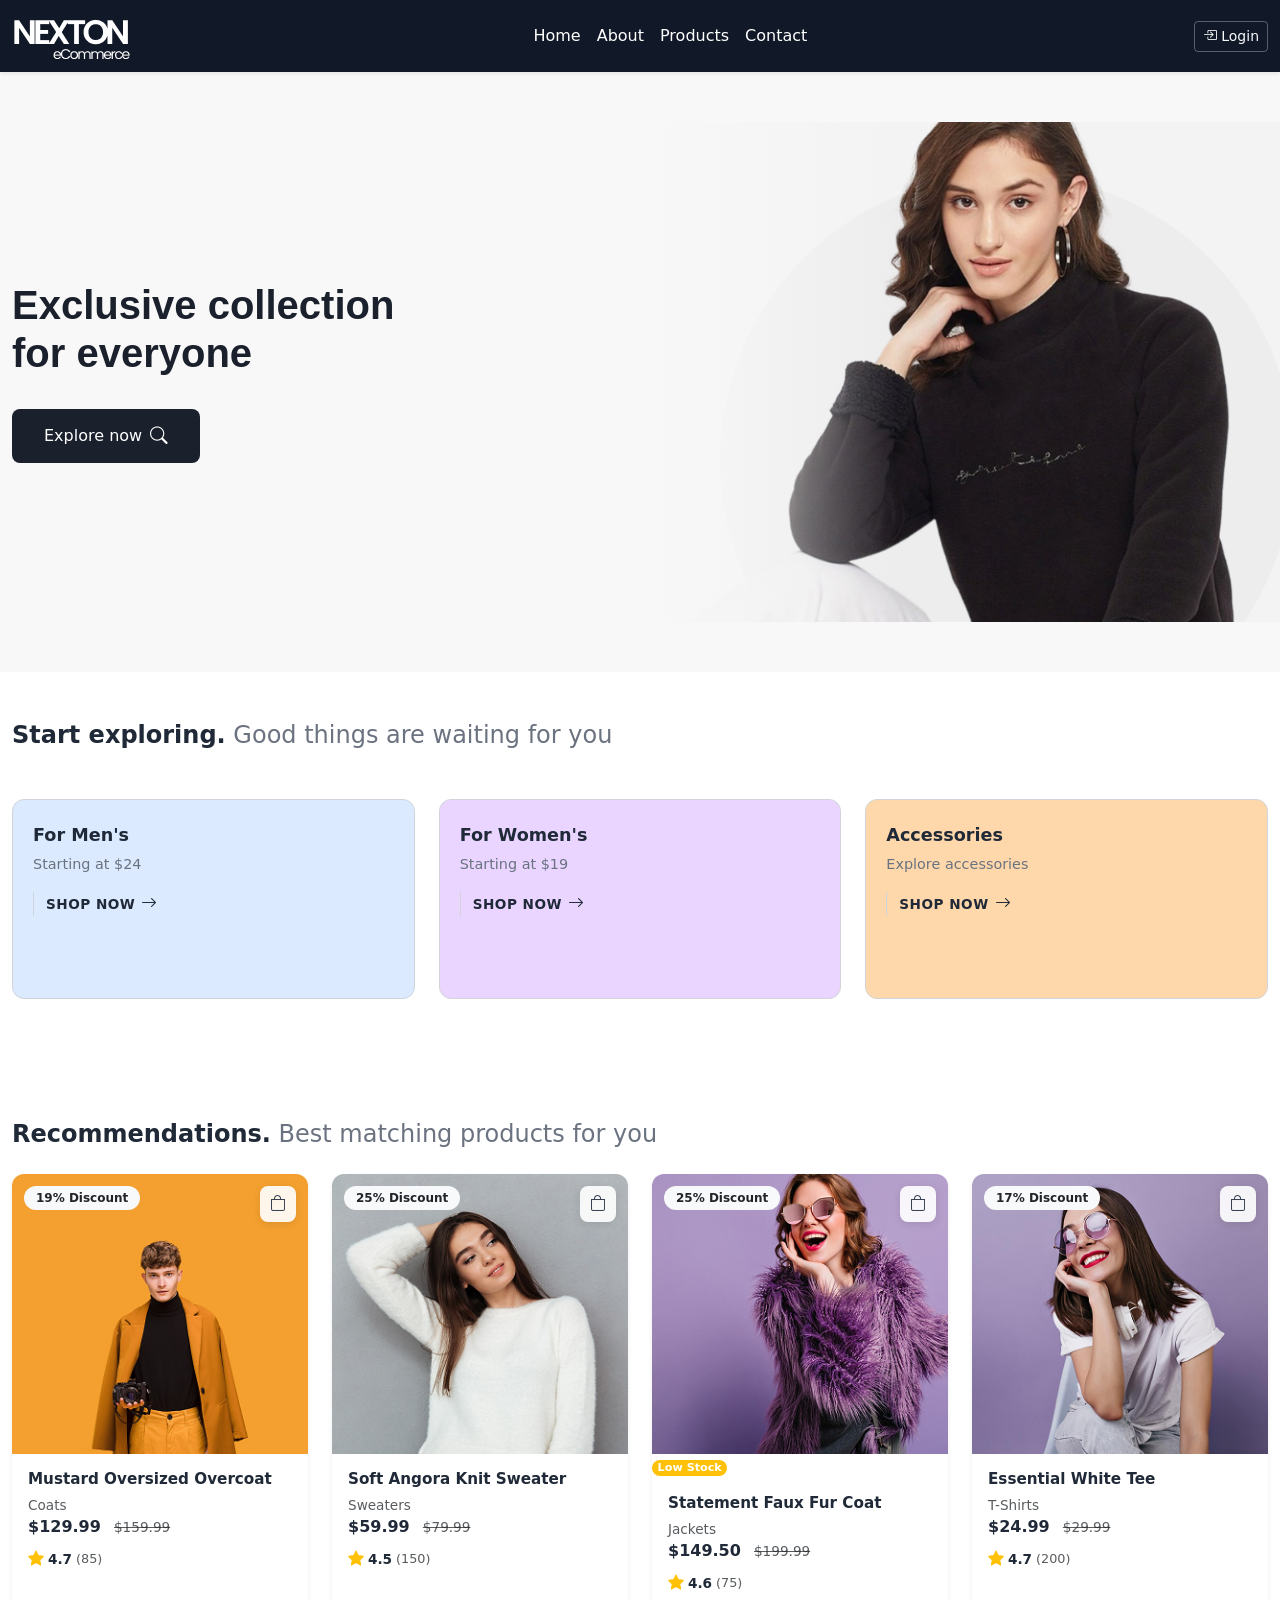
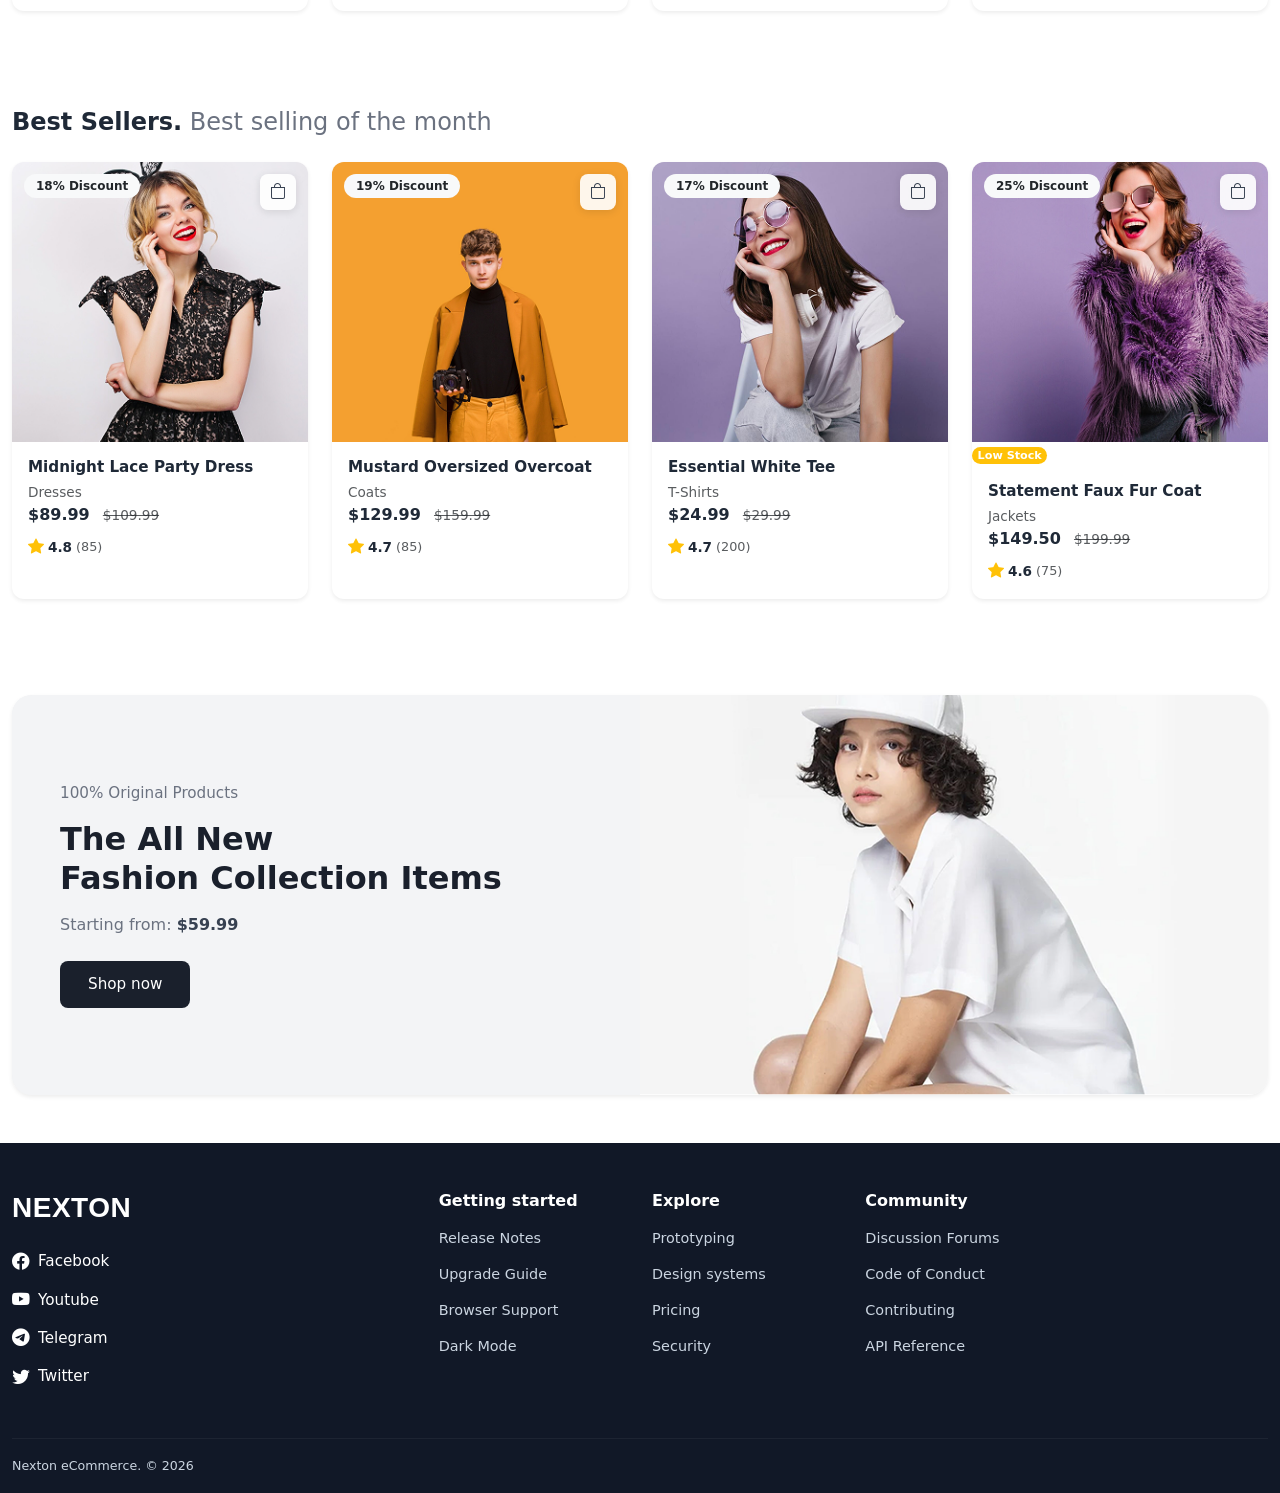
==== commit a53a4477: "* Prevent admins from using customer-only features" ====
--- a/index.html
+++ b/index.html
@@ -96,7 +96,6 @@
                 <!-- Left Side - Text Content -->
                 <div class="col-lg-6 col-md-12 hero-content">
                     <div class="hero-text-wrapper">
-                        <p class="hero-price">Starting from: <span class="price-amount">$49.99</span></p>
                         <h1 class="hero-title">
                             <span class="d-block">Exclusive collection</span>
                             <span class="d-block">for everyone</span>
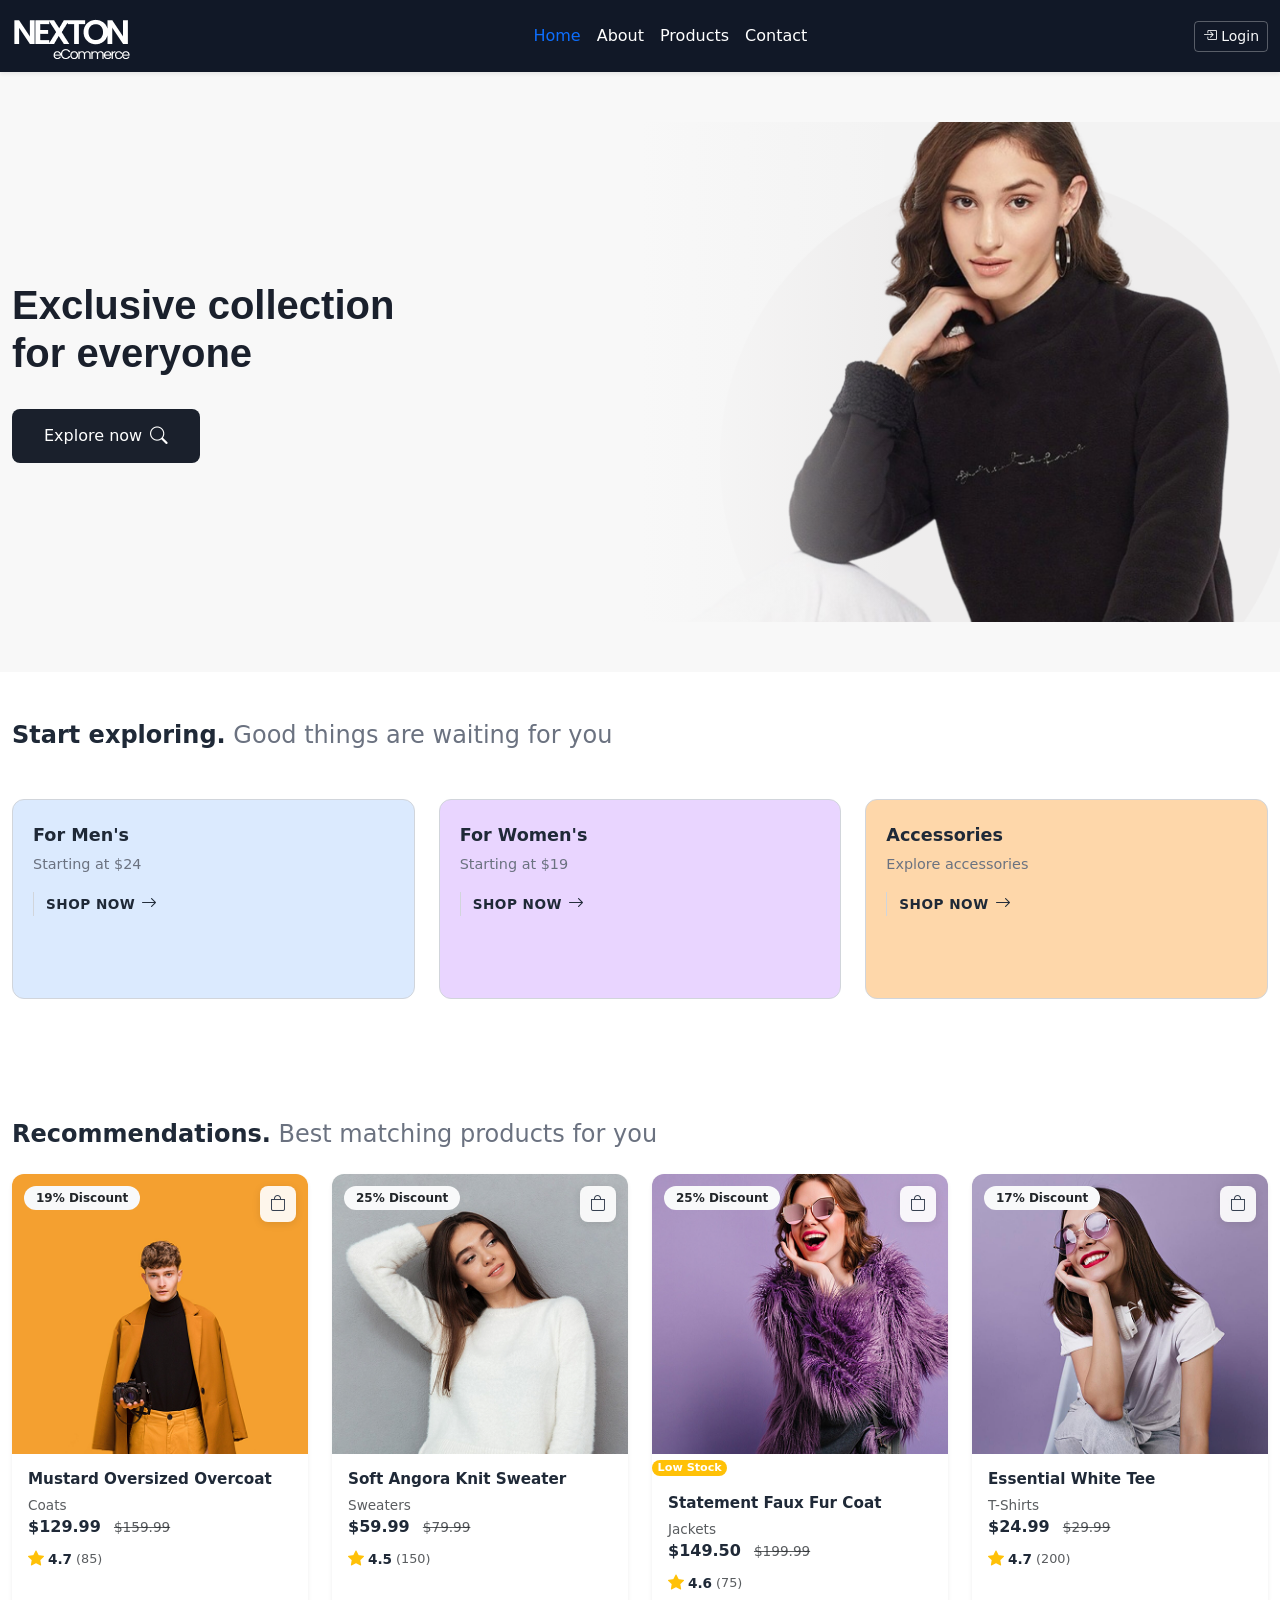
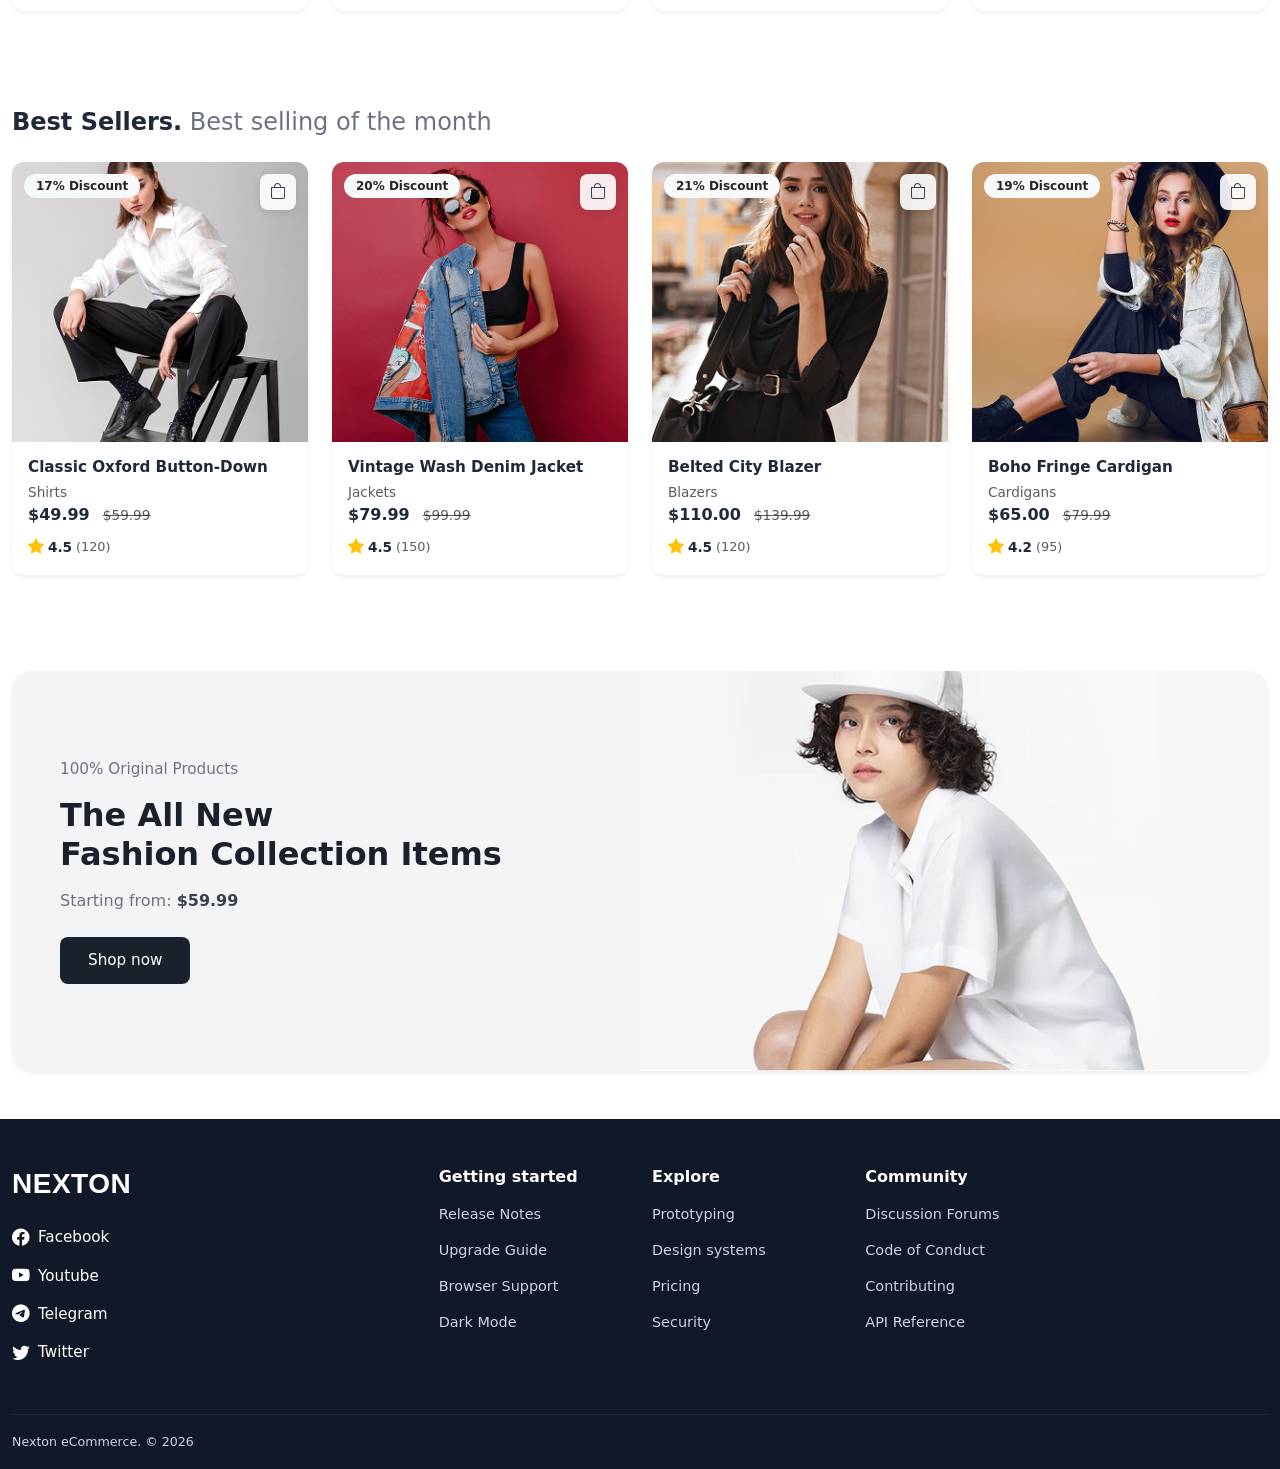
==== commit 43fa37bc: "finished the project execpt a feature (in progress)" ====
--- a/index.html
+++ b/index.html
@@ -27,7 +27,7 @@
             <div class="collapse navbar-collapse" id="navbarNav">
                 <ul class="navbar-nav  m-auto mb-2 mb-lg-0">
                     <li class="nav-item">
-                        <a class="nav-link " aria-current="page" href="#">Home</a>
+                        <a class="nav-link active" aria-current="page" href="index.html">Home</a>
                     </li>
                     <li class="nav-item">
                         <a class="nav-link" href="about.html">About</a>
@@ -40,24 +40,19 @@
                     </li>
                 </ul>
 
-                <!-- Search Input -->
-                <!-- <form class="d-flex me-3" role="search">
-                    <div class="input-group">
-                        <input class="form-control" type="search" placeholder="Search products..." aria-label="Search">
-                        <button class="btn btn-outline-light" type="submit">
-                            <i class="bi bi-search"></i>
-                        </button>
-                    </div>
-                </form> -->
+              
 
                 <!-- Right side icons -->
                 <div class="d-flex align-items-center gap-3">
                     <!-- Shopping Cart Icon (only for customers) -->
-                    <a href="cart.html" class="text-decoration-none position-relative" id="cartLink" title="Shopping Cart" style="display: none;">
+                    <a href="cart.html" class="text-decoration-none position-relative text-white" id="cartLink" title="Shopping Cart" style="display: none;">
                         <i class="bi bi-cart3 fs-4"></i>
-                        <span id="cart-count" class="position-absolute top-0 start-100 translate-middle badge rounded-pill bg-danger">
-                            0
-                        </span>
+                        <span id="cart-count" class="position-absolute top-0 start-100 translate-middle badge rounded-pill bg-danger">0</span>
+                    </a>
+                    <!-- Wishlist Icon -->
+                    <a href="wishlist.html" class="text-decoration-none position-relative text-white" id="wishlistLink" title="Wishlist" style="display: none;">
+                        <i class="bi bi-heart fs-4"></i>
+                        <span id="wishlist-count" class="position-absolute top-0 start-100 translate-middle badge rounded-pill bg-danger">0</span>
                     </a>
 
                     <!-- User Info (when logged in) -->
@@ -78,6 +73,7 @@
                             <li><span class="dropdown-item-text"><small id="userInfoDropdown"></small></span></li>
                             <li><hr class="dropdown-divider"></li>
                             <li id="adminDashboardLink" style="display: none;"><a class="dropdown-item" href="admin-dashboard.html"><i class="bi bi-speedometer2"></i> Admin Dashboard</a></li>
+                            <li id="trackOrderLink" style="display: none;"><a class="dropdown-item" href="track.html"><i class="bi bi-truck"></i> Track Orders</a></li>
                             <li><a class="dropdown-item" href="#"><i class="bi bi-person"></i> Profile</a></li>
                             <li><a class="dropdown-item" href="#"><i class="bi bi-gear"></i> Settings</a></li>
                             <li><hr class="dropdown-divider"></li>
--- a/style.css
+++ b/style.css
@@ -1,1813 +1,1820 @@
-
-.navbar {
-    background-color: #111827;
-    z-index: 1030;
-    width: 100%;
-    position: sticky;
-    top: 0;
-}
-.navbar-brand {
-    font-size: 1.5rem;
-    color: #0d6efd !important;
-}
-
-.navbar-brand i {
-    margin-right: 0.5rem;
-}
-
-.nav-link {
-    font-weight: 500;
-    transition: color 0.3s ease;
-    color: white;
-}
-
-.nav-link:hover {
-    color: #0d6efd !important;
-}
-
-.badge {
-    font-size: 0.7rem;
-    padding: 0.25em 0.5em;
-}
-
-.dropdown-toggle::after {
-    display: none;
-}
-
-.bi-cart3,
-.bi-person-circle {
-    color: white !important;
-    transition: color 0.3s ease;
-}
-
-.bi-cart3:hover,
-.bi-person-circle:hover {
-    color: #0d6efd !important;
-    transition: color 0.3s ease;
-}
-
-/* Profile dropdown styling */
-#profileDropdown {
-    color: white !important;
-    transition: color 0.3s ease;
-    cursor: pointer;
-    display: inline-block;
-}
-
-#profileDropdown:hover {
-    color: #0d6efd !important;
-}
-
-#profileDropdownContainer {
-    display: inline-block;
-}
-
-#profileDropdownContainer[style*="display: none"] {
-    display: none !important;
-}
-
-
-.navbar-toggler-icon {
-    background-image: url("data:image/svg+xml,%3csvg xmlns='http://www.w3.org/2000/svg' viewBox='0 0 30 30'%3e%3cpath stroke='rgba%28255, 255, 255, 1%29' stroke-linecap='round' stroke-miterlimit='10' stroke-width='2' d='M4 7h22M4 15h22M4 23h22'/%3e%3c/svg%3e");
-}
-
-.navbar-toggler {
-    border-color: rgba(255, 255, 255, 0.3);
-}
-
-.navbar .form-control {
-    background-color: rgba(255, 255, 255, 0.1);
-    border: 1px solid rgba(255, 255, 255, 0.3);
-    color: white;
-}
-
-.navbar .form-control::placeholder {
-    color: rgba(255, 255, 255, 0.6);
-}
-
-.navbar .form-control:focus {
-    background-color: rgba(255, 255, 255, 0.15);
-    border-color: rgba(255, 255, 255, 0.5);
-    color: white;
-    box-shadow: 0 0 0 0.2rem rgba(255, 255, 255, 0.25);
-}
-
-.navbar .btn-outline-light {
-    border-color: rgba(255, 255, 255, 0.3);
-}
-
-.navbar .btn-outline-light:hover {
-    background-color: rgba(255, 255, 255, 0.1);
-    border-color: rgba(255, 255, 255, 0.5);
-}
-
-.container {
-    max-width: 1400px;
-}
-
-/* Hero Banner Styles */
-.hero-banner {
-    background-color: #f8f8f8;
-    background-image: url('src/hero-bg.png');
-    background-position: right center;
-    background-repeat: no-repeat;
-    background-size: contain;
-    min-height: 600px;
-    padding: 80px 0;
-    position: relative;
-    overflow: hidden;
-}
-
-.hero-banner::before {
-    content: '';
-    position: absolute;
-    top: 0;
-    left: 0;
-    right: 0;
-    bottom: 0;
-    background: linear-gradient(to right, #f8f8f8 0%, #f8f8f8 50%, transparent 70%);
-    z-index: 1;
-}
-
-.hero-banner .container {
-    position: relative;
-    z-index: 2;
-}
-
-.hero-content {
-    display: flex;
-    align-items: center;
-    min-height: 440px;
-}
-
-.hero-text-wrapper {
-    max-width: 500px;
-}
-
-.hero-price {
-    color: #6b7280;
-    font-size: 0.9rem;
-    margin-bottom: 1rem;
-    font-weight: 400;
-}
-
-.price-amount {
-    font-weight: 600;
-    color: #374151;
-}
-
-.hero-title {
-    font-size: 2.5rem;
-    font-weight: 700;
-    color: #1a202c;
-    line-height: 1.2;
-    margin-bottom: 2rem;
-    font-family: sans-serif;
-}
-
-.hero-title span {
-    display: block;
-}
-
-.btn-hero {
-    background-color: #1a202c;
-    color: white;
-    border: none;
-    padding: 14px 32px;
-    font-size: 1rem;
-    font-weight: 500;
-    border-radius: 8px;
-    display: inline-flex;
-    align-items: center;
-    transition: all 0.3s ease;
-}
-
-.btn-hero:hover {
-    background-color: #2d3748;
-    color: white;
-    transform: translateY(-2px);
-    box-shadow: 0 4px 12px rgba(26, 32, 44, 0.3);
-}
-
-.btn-hero i {
-    font-size: 1.1rem;
-}
-
-.hero-image-wrapper {
-    min-height: 440px;
-}
-
-.hero-dots {
-    margin-top: 2rem;
-}
-
-.hero-dot {
-    width: 10px;
-    height: 10px;
-    border-radius: 50%;
-    background-color: #d1d5db;
-    cursor: pointer;
-    transition: background-color 0.3s ease, transform 0.3s ease;
-}
-
-.hero-dot:hover {
-    transform: scale(1.2);
-}
-
-.hero-dot.active {
-    background-color: #1a202c;
-    transform: scale(1.3);
-}
-
-/* Responsive Hero Banner */
-@media (max-width: 1200px) {
-    .hero-banner {
-        background-size: 60%;
-    }
-}
-
-@media (max-width: 992px) {
-    .hero-banner {
-        background-size: 50%;
-        background-position: right bottom;
-    }
-
-    .hero-content {
-        min-height: auto;
-        padding: 40px 0;
-        text-align: center;
-    }
-
-    .hero-text-wrapper {
-        max-width: 100%;
-        margin: 0 auto;
-    }
-
-    .hero-title {
-        font-size: 2rem;
-    }
-
-    .hero-image-wrapper {
-        min-height: 300px;
-    }
-}
-
-@media (max-width: 768px) {
-    .hero-banner {
-        background-size: 80%;
-        background-position: center bottom;
-        min-height: 500px;
-        padding: 60px 0;
-    }
-
-    .hero-banner::before {
-        background: linear-gradient(to bottom, #f8f8f8 0%, #f8f8f8 60%, transparent 100%);
-    }
-
-    .hero-content {
-        padding: 20px 0;
-    }
-
-    .hero-title {
-        font-size: 1.75rem;
-        margin-bottom: 1.5rem;
-    }
-
-    .hero-image-wrapper {
-        min-height: 250px;
-    }
-}
-
-@media (max-width: 576px) {
-    .hero-banner {
-        background-size: 100%;
-        min-height: 450px;
-        padding: 40px 0;
-    }
-
-    .hero-title {
-        font-size: 1.5rem;
-    }
-
-    .btn-hero {
-        padding: 12px 24px;
-        font-size: 0.9rem;
-    }
-}
-
-/* Categories Section Styles */
-.categories-section {
-    background-color: #ffffff;
-    padding: 80px 0;
-}
-
-.categories-heading {
-    font-size: 1.5rem;
-    color: #374151;
-    line-height: 1.3;
-}
-
-.categories-heading .fw-bold {
-    color: #1f2937;
-}
-
-.categories-heading .fw-normal {
-    color: #6b7280;
-}
-
-.category-card {
-    border-radius: 12px;
-    padding: 25px 20px;
-    min-height: 200px;
-    display: flex;
-    align-items: flex-start;
-    border: 1px solid #d1d5db;
-    transition: transform 0.3s ease, box-shadow 0.3s ease;
-    cursor: pointer;
-}
-
-.category-card:hover {
-    transform: translateY(-5px);
-    box-shadow: 0 10px 30px rgba(0, 0, 0, 0.1);
-}
-
-.category-card-mens {
-    background-color: #dbeafe;
-}
-
-.category-card-womens {
-    background-color: #e9d5ff;
-}
-
-.category-card-accessories {
-    background-color: #fed7aa;
-}
-
-.category-content {
-    width: 100%;
-}
-
-.category-title {
-    font-size: 1.1rem;
-    font-weight: 700;
-    color: #1f2937;
-    margin-bottom: 8px;
-}
-
-.category-price {
-    font-size: 0.9rem;
-    color: #6b7280;
-    margin-bottom: 16px;
-    font-weight: 400;
-}
-
-.category-action {
-    display: flex;
-    align-items: center;
-    gap: 12px;
-    margin-top: 12px;
-}
-
-.category-divider {
-    width: 1px;
-    height: 24px;
-    background-color: #d1d5db;
-}
-
-.category-link {
-    color: #1f2937;
-    text-decoration: none;
-    font-weight: 600;
-    font-size: 0.85rem;
-    letter-spacing: 0.5px;
-    display: inline-flex;
-    align-items: center;
-    gap: 6px;
-    transition: color 0.3s ease;
-}
-
-.category-link:hover {
-    color: #0d6efd;
-}
-
-.category-link i {
-    font-size: 1rem;
-}
-
-.pagination-dots {
-    margin-top: 40px;
-}
-
-.dot {
-    width: 10px;
-    height: 10px;
-    border-radius: 50%;
-    background-color: #374151;
-    cursor: pointer;
-    transition: background-color 0.3s ease, transform 0.3s ease;
-}
-
-.dot:hover {
-    transform: scale(1.2);
-}
-
-.dot.active {
-    background-color: #1a202c;
-    transform: scale(1.3);
-}
-
-/* Responsive Categories Section */
-@media (max-width: 992px) {
-    .categories-heading {
-        font-size: 1.35rem;
-    }
-
-    .category-title {
-        font-size: 1rem;
-    }
-}
-
-@media (max-width: 768px) {
-    .categories-section {
-        padding: 60px 0;
-    }
-
-    .categories-heading {
-        font-size: 1.25rem;
-        text-align: center;
-    }
-
-    .category-card {
-        min-height: 180px;
-        padding: 20px 18px;
-    }
-
-    .category-title {
-        font-size: 0.95rem;
-    }
-}
-
-@media (max-width: 576px) {
-    .categories-heading {
-        font-size: 1.1rem;
-    }
-
-    .category-card {
-        min-height: 160px;
-        padding: 18px 15px;
-    }
-
-    .category-title {
-        font-size: 0.9rem;
-    }
-
-    .category-price {
-        font-size: 0.85rem;
-    }
-
-    .category-link {
-        font-size: 0.8rem;
-    }
-}
-
-/* Products Section Styles */
-.products-section {
-    padding: 60px 0;
-    background-color: #ffffff;
-}
-
-.section-heading {
-    font-size: 1.5rem;
-    color: #374151;
-    line-height: 1.3;
-}
-
-.section-heading .fw-bold {
-    color: #1f2937;
-}
-
-.section-heading .fw-normal {
-    color: #6b7280;
-}
-
-.product-card {
-    border-radius: 12px;
-    overflow: hidden;
-    transition: transform 0.3s ease, box-shadow 0.3s ease;
-    cursor: pointer;
-}
-
-.product-card:hover {
-    transform: translateY(-5px);
-    box-shadow: 0 8px 25px rgba(0, 0, 0, 0.12) !important;
-}
-
-.product-card .card-img-top {
-    width: 100%;
-    height: 280px;
-    object-fit: cover;
-    transition: transform 0.3s ease;
-}
-
-.product-card:hover .card-img-top {
-    transform: scale(1.03);
-}
-
-.discount-badge {
-    position: absolute;
-    top: 12px;
-    left: 12px;
-    padding: 6px 12px;
-    font-size: 0.75rem;
-    font-weight: 600;
-    z-index: 2;
-    border: none;
-}
-
-.bookmark-btn {
-    position: absolute;
-    top: 12px;
-    right: 12px;
-    background-color: rgba(255, 255, 255, 0.9);
-    border: none;
-    border-radius: 8px;
-    width: 36px;
-    height: 36px;
-    display: flex;
-    align-items: center;
-    justify-content: center;
-    box-shadow: 0 2px 8px rgba(0, 0, 0, 0.1);
-    z-index: 2;
-    transition: all 0.3s ease;
-    padding: 0;
-}
-
-.bookmark-btn:hover {
-    background-color: white;
-    transform: scale(1.1);
-}
-
-.bookmark-btn i {
-    font-size: 1rem;
-    color: #374151;
-}
-
-.product-name {
-    font-size: 0.95rem;
-    font-weight: 600;
-    color: #1f2937;
-    margin-bottom: 6px;
-}
-
-.product-category {
-    font-size: 0.85rem;
-    margin-bottom: 10px;
-}
-
-.product-price {
-    font-size: 1rem;
-    font-weight: 700;
-    color: #1f2937;
-}
-
-.product-price-old {
-    font-size: 0.85rem;
-}
-
-.rating {
-    display: flex;
-    align-items: center;
-    gap: 4px;
-}
-
-.rating-value {
-    font-weight: 600;
-    color: #1f2937;
-    font-size: 0.85rem;
-}
-
-.rating-count {
-    font-size: 0.8rem;
-}
-
-/* Responsive Products Section */
-@media (max-width: 992px) {
-    .section-heading {
-        font-size: 1.35rem;
-    }
-
-    .product-card .card-img-top {
-        height: 240px;
-    }
-}
-
-@media (max-width: 768px) {
-    .products-section {
-        padding: 50px 0;
-    }
-
-    .section-heading {
-        font-size: 1.25rem;
-        text-align: center;
-    }
-
-    .product-card .card-img-top {
-        height: 220px;
-    }
-
-    .product-name {
-        font-size: 0.9rem;
-    }
-}
-
-@media (max-width: 576px) {
-    .products-section {
-        padding: 40px 0;
-    }
-
-    .section-heading {
-        font-size: 1.1rem;
-    }
-
-    .product-card .card-img-top {
-        height: 200px;
-    }
-
-    .product-name {
-        font-size: 0.85rem;
-    }
-
-    .product-price {
-        font-size: 0.95rem;
-    }
-
-    .product-price-old {
-        font-size: 0.8rem;
-    }
-
-    .rating-value {
-        font-size: 0.8rem;
-    }
-
-    .rating-count {
-        font-size: 0.75rem;
-    }
-
-    .discount-badge {
-        font-size: 0.7rem;
-        padding: 4px 10px;
-    }
-}
-
-/* Promotional Banner Section Styles */
-.promotional-banner-section {
-    padding: 60px 0;
-    background-color: #ffffff;
-}
-
-.promotional-banner {
-    background-color: #f3f4f6;
-    border-radius: 20px;
-    overflow: hidden;
-}
-
-.promotional-content {
-    background-color: #f3f4f6;
-    display: flex;
-    flex-direction: column;
-    justify-content: center;
-    min-height: 400px;
-}
-
-.promotional-badge {
-    font-size: 0.95rem;
-    color: #6b7280;
-    font-weight: 400;
-    margin: 0;
-}
-
-.promotional-title {
-    font-size: 2rem;
-    font-weight: 700;
-    color: #1a202c;
-    line-height: 1.2;
-    margin: 0;
-}
-
-.promotional-price {
-    font-size: 1rem;
-    color: #6b7280;
-    margin: 0;
-}
-
-.price-value {
-    font-weight: 600;
-    color: #374151;
-}
-
-.btn-promotional {
-    background-color: #1a202c;
-    color: white;
-    border: none;
-    padding: 12px 28px;
-    font-size: 0.95rem;
-    font-weight: 500;
-    border-radius: 8px;
-    transition: all 0.3s ease;
-    align-self: flex-start;
-}
-
-.btn-promotional:hover {
-    background-color: #2d3748;
-    color: white;
-    transform: translateY(-2px);
-    box-shadow: 0 4px 12px rgba(26, 32, 44, 0.3);
-}
-
-.promotional-image-wrapper {
-    width: 100%;
-    height: 100%;
-    min-height: 400px;
-    background-image: url('src/bg-image.png');
-    background-position: center;
-    background-repeat: no-repeat;
-    background-size: cover;
-    background-color: white;
-}
-
-/* Responsive Promotional Banner */
-@media (max-width: 992px) {
-    .promotional-content {
-        min-height: 300px;
-        text-align: center;
-        align-items: center;
-    }
-
-    .promotional-title {
-        font-size: 1.75rem;
-    }
-
-    .btn-promotional {
-        align-self: center;
-    }
-
-    .promotional-image-wrapper {
-        min-height: 300px;
-    }
-}
-
-@media (max-width: 768px) {
-    .promotional-banner-section {
-        padding: 40px 0;
-    }
-
-    .promotional-content {
-        min-height: 250px;
-        padding: 30px 25px !important;
-    }
-
-    .promotional-title {
-        font-size: 1.5rem;
-    }
-
-    .promotional-image-wrapper {
-        min-height: 250px;
-    }
-}
-
-@media (max-width: 576px) {
-    .promotional-title {
-        font-size: 1.35rem;
-    }
-
-    .promotional-badge {
-        font-size: 0.85rem;
-    }
-
-    .promotional-price {
-        font-size: 0.95rem;
-    }
-
-    .btn-promotional {
-        padding: 10px 24px;
-        font-size: 0.9rem;
-    }
-}
-
-/* Footer Styles */
-.footer {
-    background-color: #111827;
-    color: #e2e8f0;
-    margin-top: auto;
-}
-
-.footer-brand {
-    font-size: 1.75rem;
-    font-weight: 700;
-    color: white;
-    font-family: sans-serif;
-    letter-spacing: 0.5px;
-}
-
-.social-links {
-    display: flex;
-    flex-direction: column;
-    gap: 0.75rem;
-}
-
-.social-link {
-    color: white;
-    text-decoration: none;
-    display: flex;
-    align-items: center;
-    gap: 0.5rem;
-    transition: color 0.3s ease;
-    font-size: 0.95rem;
-}
-
-.social-link i {
-    font-size: 1.1rem;
-}
-
-.social-link:hover {
-    color: #0d6efd;
-}
-
-/* Facebook icon color */
-.social-link:has(.bi-facebook):hover {
-    color: #1877f2;
-}
-
-/* YouTube icon color */
-.social-link:has(.bi-youtube):hover {
-    color: #ff0000;
-}
-
-/* Telegram icon color */
-.social-link:has(.bi-telegram):hover {
-    color: #0088cc;
-}
-
-/* Twitter icon color */
-.social-link:has(.bi-twitter):hover {
-    color: #1da1f2;
-}
-
-.footer-heading {
-    font-weight: 700;
-    color: white;
-    font-size: 1rem;
-    margin-bottom: 1rem;
-}
-
-.footer-links {
-    list-style: none;
-    padding: 0;
-    margin: 0;
-}
-
-.footer-links li {
-    margin-bottom: 0.75rem;
-}
-
-.footer-links a {
-    color: #cbd5e1;
-    text-decoration: none;
-    font-size: 0.9rem;
-    transition: color 0.3s ease;
-}
-
-.footer-links a:hover {
-    color: white;
-}
-
-.footer-divider {
-    border-color: rgba(255, 255, 255, 0.2);
-    margin: 0;
-}
-
-.footer-copyright {
-    color: #cbd5e1;
-    font-size: 0.9rem;
-    margin: 0;
-}
-
-.payment-methods {
-    display: flex;
-    gap: 1rem;
-    align-items: center;
-    justify-content: flex-end;
-    flex-wrap: wrap;
-}
-
-.payment-logo {
-    color: white;
-    font-size: 0.85rem;
-    font-weight: 600;
-    padding: 0.25rem 0.5rem;
-    background-color: rgba(255, 255, 255, 0.1);
-    border-radius: 4px;
-}
-
-body {
-    display: flex;
-    flex-direction: column;
-    min-height: 100vh;
-}
-
-@media (max-width: 768px) {
-    .payment-methods {
-        justify-content: flex-start;
-        margin-top: 0.5rem;
-    }
-    
-    .footer-copyright {
-        margin-bottom: 0.5rem;
-    }
-}
-
-/* Authentication Pages Styles */
-.auth-body {
-    background: linear-gradient(135deg, #f5f7fa 0%, #ffffff 50%, #f8f9fa 100%);
-    background-attachment: fixed;
-    display: flex;
-    align-items: center;
-    justify-content: center;
-    min-height: 100vh;
-    padding: 20px;
-    position: relative;
-}
-
-.auth-body::before {
-    content: '';
-    position: absolute;
-    top: 0;
-    left: 0;
-    right: 0;
-    bottom: 0;
-    background-image: 
-        radial-gradient(circle at 20% 50%, rgba(17, 24, 39, 0.03) 0%, transparent 50%),
-        radial-gradient(circle at 80% 80%, rgba(17, 24, 39, 0.03) 0%, transparent 50%);
-    pointer-events: none;
-}
-
-.auth-container {
-    width: 100%;
-    max-width: 500px;
-    margin: 0 auto;
-    position: relative;
-    z-index: 1;
-    animation: fadeInUp 0.6s ease-out;
-}
-
-@keyframes fadeInUp {
-    from {
-        opacity: 0;
-        transform: translateY(30px);
-    }
-    to {
-        opacity: 1;
-        transform: translateY(0);
-    }
-}
-
-.auth-wrapper {
-    width: 100%;
-}
-
-.auth-logo {
-    text-align: center;
-}
-
-.auth-logo-img {
-    max-width: 150px;
-    height: auto;
-    transition: transform 0.3s ease;
-}
-
-.auth-logo-img:hover {
-    transform: scale(1.05);
-}
-
-.auth-form-container {
-    background-color: #ffffff;
-    padding: 48px 40px;
-    border-radius: 20px;
-    box-shadow: 0 10px 40px rgba(0, 0, 0, 0.08), 0 2px 8px rgba(0, 0, 0, 0.04);
-    border: 1px solid rgba(255, 255, 255, 0.8);
-    backdrop-filter: blur(10px);
-    transition: transform 0.3s ease, box-shadow 0.3s ease;
-}
-
-.auth-form-container:hover {
-    box-shadow: 0 12px 48px rgba(0, 0, 0, 0.12), 0 4px 12px rgba(0, 0, 0, 0.06);
-}
-
-.auth-title {
-    font-size: 2rem;
-    font-weight: 700;
-    color: #1a202c;
-    text-align: center;
-    margin-bottom: 0.5rem;
-    letter-spacing: -0.5px;
-}
-
-.auth-subtitle {
-    font-size: 0.95rem;
-    color: #6b7280;
-    text-align: center;
-    margin-bottom: 2rem;
-    font-weight: 400;
-}
-
-.auth-form {
-    width: 100%;
-}
-
-.auth-label {
-    display: block;
-    font-size: 0.95rem;
-    font-weight: 600;
-    color: #374151;
-    margin-bottom: 0.5rem;
-    transition: color 0.3s ease;
-}
-
-.auth-input-wrapper {
-    position: relative;
-    display: flex;
-    align-items: center;
-}
-
-.auth-input-icon {
-    position: absolute;
-    left: 16px;
-    color: #9ca3af;
-    font-size: 1.1rem;
-    z-index: 2;
-    transition: color 0.3s ease;
-    pointer-events: none;
-}
-
-.auth-input {
-    width: 100%;
-    padding: 14px 16px 14px 48px;
-    font-size: 1rem;
-    border: 2px solid #e5e7eb;
-    border-radius: 10px;
-    background-color: #f9fafb;
-    color: #1a202c;
-    transition: all 0.3s ease;
-}
-
-.auth-input:focus {
-    outline: none;
-    border-color: #111827;
-    background-color: #ffffff;
-    box-shadow: 0 0 0 4px rgba(17, 24, 39, 0.08);
-    transform: translateY(-1px);
-}
-
-.auth-input-wrapper:has(.auth-input:focus) .auth-input-icon {
-    color: #111827;
-}
-
-.auth-input-wrapper:has(.auth-input:not(:placeholder-shown)) .auth-input-icon {
-    color: #111827;
-}
-
-.auth-input-wrapper:has(.auth-password-toggle) .auth-input {
-    padding-right: 48px;
-}
-
-.auth-input::placeholder {
-    color: #9ca3af;
-    font-weight: 400;
-}
-
-/* Select dropdown styling */
-.auth-input-wrapper select.auth-input {
-    appearance: none;
-    background-image: url("data:image/svg+xml,%3csvg xmlns='http://www.w3.org/2000/svg' viewBox='0 0 16 16'%3e%3cpath fill='none' stroke='%23343a40' stroke-linecap='round' stroke-linejoin='round' stroke-width='2' d='M2 5l6 6 6-6'/%3e%3c/svg%3e");
-    background-repeat: no-repeat;
-    background-position: right 12px center;
-    background-size: 16px 12px;
-    padding-right: 40px;
-    cursor: pointer;
-}
-
-.auth-input-wrapper select.auth-input:focus {
-    background-image: url("data:image/svg+xml,%3csvg xmlns='http://www.w3.org/2000/svg' viewBox='0 0 16 16'%3e%3cpath fill='none' stroke='%23111827' stroke-linecap='round' stroke-linejoin='round' stroke-width='2' d='M2 5l6 6 6-6'/%3e%3c/svg%3e");
-}
-
-.auth-input-error {
-    border-color: #ef4444 !important;
-    background-color: #fef2f2 !important;
-    animation: shake 0.4s ease;
-}
-
-@keyframes shake {
-    0%, 100% { transform: translateX(0); }
-    25% { transform: translateX(-8px); }
-    75% { transform: translateX(8px); }
-}
-
-.auth-password-toggle {
-    position: absolute;
-    right: 12px;
-    background: none;
-    border: none;
-    color: #9ca3af;
-    font-size: 1.1rem;
-    cursor: pointer;
-    padding: 8px;
-    display: flex;
-    align-items: center;
-    justify-content: center;
-    transition: color 0.3s ease, transform 0.2s ease;
-    z-index: 2;
-    border-radius: 6px;
-}
-
-.auth-password-toggle:hover {
-    color: #111827;
-    background-color: #f3f4f6;
-    transform: scale(1.1);
-}
-
-.auth-password-toggle:active {
-    transform: scale(0.95);
-}
-
-.auth-btn {
-    background-color: #111827;
-    color: #ffffff;
-    border: none;
-    padding: 16px 24px;
-    font-size: 1rem;
-    font-weight: 600;
-    border-radius: 10px;
-    transition: all 0.3s ease;
-    cursor: pointer;
-    position: relative;
-    overflow: hidden;
-    display: flex;
-    align-items: center;
-    justify-content: center;
-    gap: 8px;
-    letter-spacing: 0.3px;
-}
-
-.auth-btn::before {
-    content: '';
-    position: absolute;
-    top: 50%;
-    left: 50%;
-    width: 0;
-    height: 0;
-    border-radius: 50%;
-    background: rgba(255, 255, 255, 0.1);
-    transform: translate(-50%, -50%);
-    transition: width 0.6s, height 0.6s;
-}
-
-.auth-btn:hover::before {
-    width: 300px;
-    height: 300px;
-}
-
-.auth-btn:hover {
-    background-color: #1f2937;
-    color: #ffffff;
-    transform: translateY(-2px);
-    box-shadow: 0 8px 20px rgba(17, 24, 39, 0.4);
-}
-
-.auth-btn:active {
-    transform: translateY(0);
-    box-shadow: 0 4px 12px rgba(17, 24, 39, 0.3);
-}
-
-.auth-btn-text {
-    position: relative;
-    z-index: 1;
-}
-
-.auth-btn-icon {
-    position: relative;
-    z-index: 1;
-    transition: transform 0.3s ease;
-}
-
-.auth-btn:hover .auth-btn-icon {
-    transform: translateX(4px);
-}
-
-.auth-divider {
-    display: flex;
-    align-items: center;
-    text-align: center;
-    margin: 24px 0;
-    color: #6b7280;
-    font-size: 0.9rem;
-    font-weight: 500;
-}
-
-.auth-divider::before,
-.auth-divider::after {
-    content: '';
-    flex: 1;
-    border-bottom: 1px solid #e5e7eb;
-}
-
-.auth-divider span {
-    padding: 0 16px;
-}
-
-.auth-footer {
-    margin-top: 24px;
-}
-
-.auth-footer-text {
-    color: #6b7280;
-    font-size: 0.95rem;
-    margin: 0;
-}
-
-.auth-link {
-    color: #3b82f6;
-    text-decoration: none;
-    font-weight: 600;
-    transition: all 0.3s ease;
-    position: relative;
-    padding-bottom: 2px;
-}
-
-.auth-link::after {
-    content: '';
-    position: absolute;
-    bottom: 0;
-    left: 0;
-    width: 0;
-    height: 2px;
-    background-color: #2563eb;
-    transition: width 0.3s ease;
-}
-
-.auth-link:hover {
-    color: #2563eb;
-}
-
-.auth-link:hover::after {
-    width: 100%;
-}
-
-/* Responsive Authentication Pages */
-@media (max-width: 576px) {
-    .auth-form-container {
-        padding: 36px 24px;
-        border-radius: 16px;
-    }
-
-    .auth-title {
-        font-size: 1.75rem;
-    }
-
-    .auth-subtitle {
-        font-size: 0.9rem;
-    }
-
-    .auth-input {
-        padding: 12px 14px 12px 44px;
-        font-size: 0.95rem;
-    }
-
-    .auth-input-wrapper:has(.auth-password-toggle) .auth-input {
-        padding-right: 44px;
-    }
-
-    .auth-input-icon {
-        left: 14px;
-        font-size: 1rem;
-    }
-
-    .auth-btn {
-        padding: 14px 20px;
-        font-size: 0.95rem;
-    }
-}
-
-@media (max-width: 400px) {
-    .auth-form-container {
-        padding: 32px 20px;
-    }
-
-    .auth-title {
-        font-size: 1.5rem;
-    }
-}
-
-/* Admin Dashboard Styles */
-.admin-page-title {
-    font-size: 2rem;
-    font-weight: 700;
-    color: #1a202c;
-    margin-bottom: 0.5rem;
-}
-
-.admin-page-subtitle {
-    color: #6b7280;
-    font-size: 1rem;
-    margin-bottom: 0;
-}
-
-/* Admin Tabs */
-.admin-tabs {
-    border-bottom: 2px solid #e5e7eb;
-}
-
-.admin-tabs .nav-link {
-    color: #6b7280;
-    font-weight: 500;
-    padding: 12px 24px;
-    border: none;
-    border-bottom: 3px solid transparent;
-    transition: all 0.3s ease;
-    background: none;
-}
-
-.admin-tabs .nav-link:hover {
-    color: #111827;
-    border-bottom-color: #d1d5db;
-}
-
-.admin-tabs .nav-link.active {
-    color: #111827;
-    border-bottom-color: #111827;
-    background: none;
-}
-
-.admin-tabs .nav-link i {
-    margin-right: 8px;
-}
-
-/* Admin Cards */
-.admin-card {
-    background: #ffffff;
-    border-radius: 12px;
-    box-shadow: 0 2px 8px rgba(0, 0, 0, 0.08);
-    border: 1px solid #e5e7eb;
-    overflow: hidden;
-    transition: box-shadow 0.3s ease;
-}
-
-.admin-card:hover {
-    box-shadow: 0 4px 12px rgba(0, 0, 0, 0.12);
-}
-
-.admin-card-header {
-    background: #f9fafb;
-    padding: 20px 24px;
-    border-bottom: 1px solid #e5e7eb;
-}
-
-.admin-card-title {
-    font-size: 1.1rem;
-    font-weight: 600;
-    color: #1a202c;
-    margin: 0;
-}
-
-.admin-card-title i {
-    margin-right: 8px;
-    color: #111827;
-}
-
-.admin-card-body {
-    padding: 24px;
-}
-
-/* Admin Forms */
-.admin-form-label {
-    font-size: 0.9rem;
-    font-weight: 600;
-    color: #374151;
-    margin-bottom: 8px;
-    display: block;
-}
-
-.admin-input {
-    border: 2px solid #e5e7eb;
-    border-radius: 8px;
-    padding: 10px 14px;
-    font-size: 0.95rem;
-    transition: all 0.3s ease;
-    background-color: #ffffff;
-}
-
-.admin-input:focus {
-    border-color: #111827;
-    box-shadow: 0 0 0 3px rgba(17, 24, 39, 0.1);
-    outline: none;
-}
-
-.admin-form-feedback {
-    font-size: 0.85rem;
-    margin-top: 4px;
-    min-height: 20px;
-}
-
-.admin-form-feedback.text-danger {
-    color: #ef4444;
-}
-
-.admin-form-feedback.text-success {
-    color: #10b981;
-}
-
-.admin-checkbox-group {
-    display: flex;
-    flex-wrap: wrap;
-    gap: 16px;
-    padding: 12px;
-    background: #f9fafb;
-    border-radius: 8px;
-}
-
-/* Admin Buttons */
-.admin-btn-primary {
-    background-color: #111827;
-    color: #ffffff;
-    border: none;
-    padding: 12px 24px;
-    font-weight: 600;
-    border-radius: 8px;
-    transition: all 0.3s ease;
-}
-
-.admin-btn-primary:hover {
-    background-color: #1f2937;
-    color: #ffffff;
-    transform: translateY(-2px);
-    box-shadow: 0 4px 12px rgba(17, 24, 39, 0.3);
-}
-
-.admin-btn-secondary {
-    background-color: #f3f4f6;
-    color: #374151;
-    border: 2px solid #e5e7eb;
-    padding: 12px 24px;
-    font-weight: 600;
-    border-radius: 8px;
-    transition: all 0.3s ease;
-}
-
-.admin-btn-secondary:hover {
-    background-color: #e5e7eb;
-    color: #1a202c;
-    border-color: #d1d5db;
-}
-
-.admin-btn-danger {
-    background-color: #ef4444;
-    color: #ffffff;
-    border: none;
-    padding: 8px 16px;
-    font-weight: 600;
-    border-radius: 6px;
-    font-size: 0.85rem;
-    transition: all 0.3s ease;
-}
-
-.admin-btn-danger:hover {
-    background-color: #dc2626;
-    color: #ffffff;
-    transform: translateY(-1px);
-    box-shadow: 0 2px 8px rgba(239, 68, 68, 0.3);
-}
-
-.admin-btn-edit {
-    background-color: #3b82f6;
-    color: #ffffff;
-    border: none;
-    padding: 8px 16px;
-    font-weight: 600;
-    border-radius: 6px;
-    font-size: 0.85rem;
-    transition: all 0.3s ease;
-}
-
-.admin-btn-edit:hover {
-    background-color: #2563eb;
-    color: #ffffff;
-    transform: translateY(-1px);
-    box-shadow: 0 2px 8px rgba(59, 130, 246, 0.3);
-}
-
-.admin-btn-sm {
-    padding: 6px 12px;
-    font-size: 0.8rem;
-}
-
-/* Admin Tables */
-.admin-table {
-    margin-bottom: 0;
-}
-
-.admin-table thead {
-    background-color: #f9fafb;
-}
-
-.admin-table thead th {
-    font-weight: 600;
-    color: #374151;
-    font-size: 0.9rem;
-    text-transform: uppercase;
-    letter-spacing: 0.5px;
-    padding: 16px;
-    border-bottom: 2px solid #e5e7eb;
-}
-
-.admin-table tbody td {
-    padding: 16px;
-    vertical-align: middle;
-    color: #1a202c;
-    border-bottom: 1px solid #f3f4f6;
-}
-
-.admin-table tbody tr:hover {
-    background-color: #f9fafb;
-}
-
-.admin-table tbody tr:last-child td {
-    border-bottom: none;
-}
-
-/* Admin Badges */
-.admin-badge {
-    padding: 6px 12px;
-    border-radius: 6px;
-    font-size: 0.8rem;
-    font-weight: 600;
-    display: inline-block;
-}
-
-.admin-badge-success {
-    background-color: #d1fae5;
-    color: #065f46;
-}
-
-.admin-badge-warning {
-    background-color: #fef3c7;
-    color: #92400e;
-}
-
-.admin-badge-danger {
-    background-color: #fee2e2;
-    color: #991b1b;
-}
-
-.admin-badge-info {
-    background-color: #dbeafe;
-    color: #1e40af;
-}
-
-.admin-badge-secondary {
-    background-color: #f3f4f6;
-    color: #374151;
-}
-
-/* Admin Search Box */
-.admin-search-box {
-    position: relative;
-    max-width: 300px;
-}
-
-.admin-search-input {
-    padding-left: 40px;
-    padding-right: 12px;
-}
-
-.admin-search-icon {
-    position: absolute;
-    left: 12px;
-    top: 50%;
-    transform: translateY(-50%);
-    color: #9ca3af;
-    pointer-events: none;
-}
-
-/* Admin Modals */
-.admin-modal .modal-content {
-    border-radius: 12px;
-    border: none;
-    box-shadow: 0 10px 40px rgba(0, 0, 0, 0.15);
-}
-
-.admin-modal-header {
-    background-color: #111827;
-    color: #ffffff;
-    border-bottom: none;
-    padding: 20px 24px;
-    border-radius: 12px 12px 0 0;
-}
-
-.admin-modal-header .modal-title {
-    font-weight: 600;
-    font-size: 1.1rem;
-}
-
-.admin-modal-header .modal-title i {
-    margin-right: 8px;
-}
-
-.admin-modal .modal-body {
-    padding: 24px;
-}
-
-.admin-modal-footer {
-    border-top: 1px solid #e5e7eb;
-    padding: 16px 24px;
-    background-color: #f9fafb;
-    border-radius: 0 0 12px 12px;
-}
-
-/* Stock Status Indicators */
-.stock-indicator {
-    display: inline-flex;
-    align-items: center;
-    gap: 6px;
-    padding: 4px 10px;
-    border-radius: 6px;
-    font-size: 0.85rem;
-    font-weight: 600;
-}
-
-.stock-indicator.low {
-    background-color: #fee2e2;
-    color: #991b1b;
-}
-
-.stock-indicator.medium {
-    background-color: #fef3c7;
-    color: #92400e;
-}
-
-.stock-indicator.high {
-    background-color: #d1fae5;
-    color: #065f46;
-}
-
-.stock-indicator.danger {
-    background-color: #fee2e2;
-    color: #991b1b;
-}
-
-/* Order Status Badges */
-.order-status {
-    padding: 6px 12px;
-    border-radius: 6px;
-    font-size: 0.8rem;
-    font-weight: 600;
-    text-transform: capitalize;
-    display: inline-block;
-}
-
-.order-status.pending {
-    background-color: #fef3c7;
-    color: #92400e;
-}
-
-.order-status.processing {
-    background-color: #dbeafe;
-    color: #1e40af;
-}
-
-.order-status.shipped {
-    background-color: #e0e7ff;
-    color: #3730a3;
-}
-
-.order-status.delivered {
-    background-color: #d1fae5;
-    color: #065f46;
-}
-
-.order-status.completed {
-    background-color: #d1fae5;
-    color: #065f46;
-}
-
-.order-status.cancelled {
-    background-color: #fee2e2;
-    color: #991b1b;
-}
-
-/* Action Buttons Group */
-.admin-actions {
-    display: flex;
-    gap: 8px;
-    align-items: center;
-}
-
-/* Responsive Admin Dashboard */
-@media (max-width: 992px) {
-    .admin-page-title {
-        font-size: 1.75rem;
-    }
-
-    .admin-card-body {
-        padding: 20px;
-    }
-
-    .admin-table {
-        font-size: 0.9rem;
-    }
-
-    .admin-table thead th,
-    .admin-table tbody td {
-        padding: 12px;
-    }
-}
-
-@media (max-width: 768px) {
-    .admin-page-title {
-        font-size: 1.5rem;
-    }
-
-    .admin-tabs .nav-link {
-        padding: 10px 16px;
-        font-size: 0.9rem;
-    }
-
-    .admin-card-header {
-        padding: 16px 20px;
-    }
-
-    .admin-card-body {
-        padding: 16px;
-    }
-
-    .admin-search-box {
-        max-width: 100%;
-        margin-top: 12px;
-    }
-
-    .admin-table {
-        font-size: 0.85rem;
-    }
-
-    .admin-table thead th,
-    .admin-table tbody td {
-        padding: 10px 8px;
-    }
-
-    .admin-actions {
-        flex-direction: column;
-        gap: 4px;
-    }
-
-    .admin-btn-edit,
-    .admin-btn-danger {
-        width: 100%;
-    }
-}
-
-@media (max-width: 576px) {
-    .admin-page-title {
-        font-size: 1.25rem;
-    }
-
-    .admin-page-subtitle {
-        font-size: 0.9rem;
-    }
-
-    .admin-tabs .nav-link {
-        padding: 8px 12px;
-        font-size: 0.85rem;
-    }
-
-    .admin-tabs .nav-link i {
-        display: none;
-    }
-
-    .admin-card-title {
-        font-size: 1rem;
-    }
-
-    .admin-form-label {
-        font-size: 0.85rem;
-    }
-
-    .admin-input {
-        padding: 8px 12px;
-        font-size: 0.9rem;
-    }
-
-    .admin-btn-primary,
-    .admin-btn-secondary {
-        padding: 10px 20px;
-        font-size: 0.9rem;
-    }
-}
-
+
+.navbar {
+    background-color: #111827;
+    z-index: 1030;
+    width: 100%;
+    position: sticky;
+    top: 0;
+}
+.navbar-brand {
+    font-size: 1.5rem;
+    color: #0d6efd !important;
+}
+
+.navbar-brand i {
+    margin-right: 0.5rem;
+}
+
+.nav-link {
+    font-weight: 500;
+    transition: color 0.3s ease;
+    color: white;
+}
+
+.nav-link:hover {
+    color: #0d6efd !important;
+}
+
+/* Keep active nav links white (don't change to black) */
+.nav-link.active {
+    color: #0d6efd !important;
+}
+
+.badge {
+    font-size: 0.7rem;
+    padding: 0.25em 0.5em;
+}
+
+.dropdown-toggle::after {
+    display: none;
+}
+
+.bi-cart3,
+.bi-person-circle,
+.bi-heart {
+    color: white !important;
+    transition: color 0.3s ease;
+}
+
+.bi-cart3:hover,
+.bi-person-circle:hover,
+.bi-heart:hover {
+    color: #0d6efd !important;
+    transition: color 0.3s ease;
+}
+
+/* Profile dropdown styling */
+#profileDropdown {
+    color: white !important;
+    transition: color 0.3s ease;
+    cursor: pointer;
+    display: inline-block;
+}
+
+#profileDropdown:hover {
+    color: #0d6efd !important;
+}
+
+#profileDropdownContainer {
+    display: inline-block;
+}
+
+#profileDropdownContainer[style*="display: none"] {
+    display: none !important;
+}
+
+
+.navbar-toggler-icon {
+    background-image: url("data:image/svg+xml,%3csvg xmlns='http://www.w3.org/2000/svg' viewBox='0 0 30 30'%3e%3cpath stroke='rgba%28255, 255, 255, 1%29' stroke-linecap='round' stroke-miterlimit='10' stroke-width='2' d='M4 7h22M4 15h22M4 23h22'/%3e%3c/svg%3e");
+}
+
+.navbar-toggler {
+    border-color: rgba(255, 255, 255, 0.3);
+}
+
+.navbar .form-control {
+    background-color: rgba(255, 255, 255, 0.1);
+    border: 1px solid rgba(255, 255, 255, 0.3);
+    color: white;
+}
+
+.navbar .form-control::placeholder {
+    color: rgba(255, 255, 255, 0.6);
+}
+
+.navbar .form-control:focus {
+    background-color: rgba(255, 255, 255, 0.15);
+    border-color: rgba(255, 255, 255, 0.5);
+    color: white;
+    box-shadow: 0 0 0 0.2rem rgba(255, 255, 255, 0.25);
+}
+
+.navbar .btn-outline-light {
+    border-color: rgba(255, 255, 255, 0.3);
+}
+
+.navbar .btn-outline-light:hover {
+    background-color: rgba(255, 255, 255, 0.1);
+    border-color: rgba(255, 255, 255, 0.5);
+}
+
+.container {
+    max-width: 1400px;
+}
+
+/* Hero Banner Styles */
+.hero-banner {
+    background-color: #f8f8f8;
+    background-image: url('src/hero-bg.png');
+    background-position: right center;
+    background-repeat: no-repeat;
+    background-size: contain;
+    min-height: 600px;
+    padding: 80px 0;
+    position: relative;
+    overflow: hidden;
+}
+
+.hero-banner::before {
+    content: '';
+    position: absolute;
+    top: 0;
+    left: 0;
+    right: 0;
+    bottom: 0;
+    background: linear-gradient(to right, #f8f8f8 0%, #f8f8f8 50%, transparent 70%);
+    z-index: 1;
+}
+
+.hero-banner .container {
+    position: relative;
+    z-index: 2;
+}
+
+.hero-content {
+    display: flex;
+    align-items: center;
+    min-height: 440px;
+}
+
+.hero-text-wrapper {
+    max-width: 500px;
+}
+
+.hero-price {
+    color: #6b7280;
+    font-size: 0.9rem;
+    margin-bottom: 1rem;
+    font-weight: 400;
+}
+
+.price-amount {
+    font-weight: 600;
+    color: #374151;
+}
+
+.hero-title {
+    font-size: 2.5rem;
+    font-weight: 700;
+    color: #1a202c;
+    line-height: 1.2;
+    margin-bottom: 2rem;
+    font-family: sans-serif;
+}
+
+.hero-title span {
+    display: block;
+}
+
+.btn-hero {
+    background-color: #1a202c;
+    color: white;
+    border: none;
+    padding: 14px 32px;
+    font-size: 1rem;
+    font-weight: 500;
+    border-radius: 8px;
+    display: inline-flex;
+    align-items: center;
+    transition: all 0.3s ease;
+}
+
+.btn-hero:hover {
+    background-color: #2d3748;
+    color: white;
+    transform: translateY(-2px);
+    box-shadow: 0 4px 12px rgba(26, 32, 44, 0.3);
+}
+
+.btn-hero i {
+    font-size: 1.1rem;
+}
+
+.hero-image-wrapper {
+    min-height: 440px;
+}
+
+.hero-dots {
+    margin-top: 2rem;
+}
+
+.hero-dot {
+    width: 10px;
+    height: 10px;
+    border-radius: 50%;
+    background-color: #d1d5db;
+    cursor: pointer;
+    transition: background-color 0.3s ease, transform 0.3s ease;
+}
+
+.hero-dot:hover {
+    transform: scale(1.2);
+}
+
+.hero-dot.active {
+    background-color: #1a202c;
+    transform: scale(1.3);
+}
+
+/* Responsive Hero Banner */
+@media (max-width: 1200px) {
+    .hero-banner {
+        background-size: 60%;
+    }
+}
+
+@media (max-width: 992px) {
+    .hero-banner {
+        background-size: 50%;
+        background-position: right bottom;
+    }
+
+    .hero-content {
+        min-height: auto;
+        padding: 40px 0;
+        text-align: center;
+    }
+
+    .hero-text-wrapper {
+        max-width: 100%;
+        margin: 0 auto;
+    }
+
+    .hero-title {
+        font-size: 2rem;
+    }
+
+    .hero-image-wrapper {
+        min-height: 300px;
+    }
+}
+
+@media (max-width: 768px) {
+    .hero-banner {
+        background-size: 80%;
+        background-position: center bottom;
+        min-height: 500px;
+        padding: 60px 0;
+    }
+
+    .hero-banner::before {
+        background: linear-gradient(to bottom, #f8f8f8 0%, #f8f8f8 60%, transparent 100%);
+    }
+
+    .hero-content {
+        padding: 20px 0;
+    }
+
+    .hero-title {
+        font-size: 1.75rem;
+        margin-bottom: 1.5rem;
+    }
+
+    .hero-image-wrapper {
+        min-height: 250px;
+    }
+}
+
+@media (max-width: 576px) {
+    .hero-banner {
+        background-size: 100%;
+        min-height: 450px;
+        padding: 40px 0;
+    }
+
+    .hero-title {
+        font-size: 1.5rem;
+    }
+
+    .btn-hero {
+        padding: 12px 24px;
+        font-size: 0.9rem;
+    }
+}
+
+/* Categories Section Styles */
+.categories-section {
+    background-color: #ffffff;
+    padding: 80px 0;
+}
+
+.categories-heading {
+    font-size: 1.5rem;
+    color: #374151;
+    line-height: 1.3;
+}
+
+.categories-heading .fw-bold {
+    color: #1f2937;
+}
+
+.categories-heading .fw-normal {
+    color: #6b7280;
+}
+
+.category-card {
+    border-radius: 12px;
+    padding: 25px 20px;
+    min-height: 200px;
+    display: flex;
+    align-items: flex-start;
+    border: 1px solid #d1d5db;
+    transition: transform 0.3s ease, box-shadow 0.3s ease;
+    cursor: pointer;
+}
+
+.category-card:hover {
+    transform: translateY(-5px);
+    box-shadow: 0 10px 30px rgba(0, 0, 0, 0.1);
+}
+
+.category-card-mens {
+    background-color: #dbeafe;
+}
+
+.category-card-womens {
+    background-color: #e9d5ff;
+}
+
+.category-card-accessories {
+    background-color: #fed7aa;
+}
+
+.category-content {
+    width: 100%;
+}
+
+.category-title {
+    font-size: 1.1rem;
+    font-weight: 700;
+    color: #1f2937;
+    margin-bottom: 8px;
+}
+
+.category-price {
+    font-size: 0.9rem;
+    color: #6b7280;
+    margin-bottom: 16px;
+    font-weight: 400;
+}
+
+.category-action {
+    display: flex;
+    align-items: center;
+    gap: 12px;
+    margin-top: 12px;
+}
+
+.category-divider {
+    width: 1px;
+    height: 24px;
+    background-color: #d1d5db;
+}
+
+.category-link {
+    color: #1f2937;
+    text-decoration: none;
+    font-weight: 600;
+    font-size: 0.85rem;
+    letter-spacing: 0.5px;
+    display: inline-flex;
+    align-items: center;
+    gap: 6px;
+    transition: color 0.3s ease;
+}
+
+.category-link:hover {
+    color: #0d6efd;
+}
+
+.category-link i {
+    font-size: 1rem;
+}
+
+.pagination-dots {
+    margin-top: 40px;
+}
+
+.dot {
+    width: 10px;
+    height: 10px;
+    border-radius: 50%;
+    background-color: #374151;
+    cursor: pointer;
+    transition: background-color 0.3s ease, transform 0.3s ease;
+}
+
+.dot:hover {
+    transform: scale(1.2);
+}
+
+.dot.active {
+    background-color: #1a202c;
+    transform: scale(1.3);
+}
+
+/* Responsive Categories Section */
+@media (max-width: 992px) {
+    .categories-heading {
+        font-size: 1.35rem;
+    }
+
+    .category-title {
+        font-size: 1rem;
+    }
+}
+
+@media (max-width: 768px) {
+    .categories-section {
+        padding: 60px 0;
+    }
+
+    .categories-heading {
+        font-size: 1.25rem;
+        text-align: center;
+    }
+
+    .category-card {
+        min-height: 180px;
+        padding: 20px 18px;
+    }
+
+    .category-title {
+        font-size: 0.95rem;
+    }
+}
+
+@media (max-width: 576px) {
+    .categories-heading {
+        font-size: 1.1rem;
+    }
+
+    .category-card {
+        min-height: 160px;
+        padding: 18px 15px;
+    }
+
+    .category-title {
+        font-size: 0.9rem;
+    }
+
+    .category-price {
+        font-size: 0.85rem;
+    }
+
+    .category-link {
+        font-size: 0.8rem;
+    }
+}
+
+/* Products Section Styles */
+.products-section {
+    padding: 60px 0;
+    background-color: #ffffff;
+}
+
+.section-heading {
+    font-size: 1.5rem;
+    color: #374151;
+    line-height: 1.3;
+}
+
+.section-heading .fw-bold {
+    color: #1f2937;
+}
+
+.section-heading .fw-normal {
+    color: #6b7280;
+}
+
+.product-card {
+    border-radius: 12px;
+    overflow: hidden;
+    transition: transform 0.3s ease, box-shadow 0.3s ease;
+    cursor: pointer;
+}
+
+.product-card:hover {
+    transform: translateY(-5px);
+    box-shadow: 0 8px 25px rgba(0, 0, 0, 0.12) !important;
+}
+
+.product-card .card-img-top {
+    width: 100%;
+    height: 280px;
+    object-fit: cover;
+    transition: transform 0.3s ease;
+}
+
+.product-card:hover .card-img-top {
+    transform: scale(1.03);
+}
+
+.discount-badge {
+    position: absolute;
+    top: 12px;
+    left: 12px;
+    padding: 6px 12px;
+    font-size: 0.75rem;
+    font-weight: 600;
+    z-index: 2;
+    border: none;
+}
+
+.bookmark-btn {
+    position: absolute;
+    top: 12px;
+    right: 12px;
+    background-color: rgba(255, 255, 255, 0.9);
+    border: none;
+    border-radius: 8px;
+    width: 36px;
+    height: 36px;
+    display: flex;
+    align-items: center;
+    justify-content: center;
+    box-shadow: 0 2px 8px rgba(0, 0, 0, 0.1);
+    z-index: 2;
+    transition: all 0.3s ease;
+    padding: 0;
+}
+
+.bookmark-btn:hover {
+    background-color: white;
+    transform: scale(1.1);
+}
+
+.bookmark-btn i {
+    font-size: 1rem;
+    color: #374151;
+}
+
+.product-name {
+    font-size: 0.95rem;
+    font-weight: 600;
+    color: #1f2937;
+    margin-bottom: 6px;
+}
+
+.product-category {
+    font-size: 0.85rem;
+    margin-bottom: 10px;
+}
+
+.product-price {
+    font-size: 1rem;
+    font-weight: 700;
+    color: #1f2937;
+}
+
+.product-price-old {
+    font-size: 0.85rem;
+}
+
+.rating {
+    display: flex;
+    align-items: center;
+    gap: 4px;
+}
+
+.rating-value {
+    font-weight: 600;
+    color: #1f2937;
+    font-size: 0.85rem;
+}
+
+.rating-count {
+    font-size: 0.8rem;
+}
+
+/* Responsive Products Section */
+@media (max-width: 992px) {
+    .section-heading {
+        font-size: 1.35rem;
+    }
+
+    .product-card .card-img-top {
+        height: 240px;
+    }
+}
+
+@media (max-width: 768px) {
+    .products-section {
+        padding: 50px 0;
+    }
+
+    .section-heading {
+        font-size: 1.25rem;
+        text-align: center;
+    }
+
+    .product-card .card-img-top {
+        height: 220px;
+    }
+
+    .product-name {
+        font-size: 0.9rem;
+    }
+}
+
+@media (max-width: 576px) {
+    .products-section {
+        padding: 40px 0;
+    }
+
+    .section-heading {
+        font-size: 1.1rem;
+    }
+
+    .product-card .card-img-top {
+        height: 200px;
+    }
+
+    .product-name {
+        font-size: 0.85rem;
+    }
+
+    .product-price {
+        font-size: 0.95rem;
+    }
+
+    .product-price-old {
+        font-size: 0.8rem;
+    }
+
+    .rating-value {
+        font-size: 0.8rem;
+    }
+
+    .rating-count {
+        font-size: 0.75rem;
+    }
+
+    .discount-badge {
+        font-size: 0.7rem;
+        padding: 4px 10px;
+    }
+}
+
+/* Promotional Banner Section Styles */
+.promotional-banner-section {
+    padding: 60px 0;
+    background-color: #ffffff;
+}
+
+.promotional-banner {
+    background-color: #f3f4f6;
+    border-radius: 20px;
+    overflow: hidden;
+}
+
+.promotional-content {
+    background-color: #f3f4f6;
+    display: flex;
+    flex-direction: column;
+    justify-content: center;
+    min-height: 400px;
+}
+
+.promotional-badge {
+    font-size: 0.95rem;
+    color: #6b7280;
+    font-weight: 400;
+    margin: 0;
+}
+
+.promotional-title {
+    font-size: 2rem;
+    font-weight: 700;
+    color: #1a202c;
+    line-height: 1.2;
+    margin: 0;
+}
+
+.promotional-price {
+    font-size: 1rem;
+    color: #6b7280;
+    margin: 0;
+}
+
+.price-value {
+    font-weight: 600;
+    color: #374151;
+}
+
+.btn-promotional {
+    background-color: #1a202c;
+    color: white;
+    border: none;
+    padding: 12px 28px;
+    font-size: 0.95rem;
+    font-weight: 500;
+    border-radius: 8px;
+    transition: all 0.3s ease;
+    align-self: flex-start;
+}
+
+.btn-promotional:hover {
+    background-color: #2d3748;
+    color: white;
+    transform: translateY(-2px);
+    box-shadow: 0 4px 12px rgba(26, 32, 44, 0.3);
+}
+
+.promotional-image-wrapper {
+    width: 100%;
+    height: 100%;
+    min-height: 400px;
+    background-image: url('src/bg-image.png');
+    background-position: center;
+    background-repeat: no-repeat;
+    background-size: cover;
+    background-color: white;
+}
+
+/* Responsive Promotional Banner */
+@media (max-width: 992px) {
+    .promotional-content {
+        min-height: 300px;
+        text-align: center;
+        align-items: center;
+    }
+
+    .promotional-title {
+        font-size: 1.75rem;
+    }
+
+    .btn-promotional {
+        align-self: center;
+    }
+
+    .promotional-image-wrapper {
+        min-height: 300px;
+    }
+}
+
+@media (max-width: 768px) {
+    .promotional-banner-section {
+        padding: 40px 0;
+    }
+
+    .promotional-content {
+        min-height: 250px;
+        padding: 30px 25px !important;
+    }
+
+    .promotional-title {
+        font-size: 1.5rem;
+    }
+
+    .promotional-image-wrapper {
+        min-height: 250px;
+    }
+}
+
+@media (max-width: 576px) {
+    .promotional-title {
+        font-size: 1.35rem;
+    }
+
+    .promotional-badge {
+        font-size: 0.85rem;
+    }
+
+    .promotional-price {
+        font-size: 0.95rem;
+    }
+
+    .btn-promotional {
+        padding: 10px 24px;
+        font-size: 0.9rem;
+    }
+}
+
+/* Footer Styles */
+.footer {
+    background-color: #111827;
+    color: #e2e8f0;
+    margin-top: auto;
+}
+
+.footer-brand {
+    font-size: 1.75rem;
+    font-weight: 700;
+    color: white;
+    font-family: sans-serif;
+    letter-spacing: 0.5px;
+}
+
+.social-links {
+    display: flex;
+    flex-direction: column;
+    gap: 0.75rem;
+}
+
+.social-link {
+    color: white;
+    text-decoration: none;
+    display: flex;
+    align-items: center;
+    gap: 0.5rem;
+    transition: color 0.3s ease;
+    font-size: 0.95rem;
+}
+
+.social-link i {
+    font-size: 1.1rem;
+}
+
+.social-link:hover {
+    color: #0d6efd;
+}
+
+/* Facebook icon color */
+.social-link:has(.bi-facebook):hover {
+    color: #1877f2;
+}
+
+/* YouTube icon color */
+.social-link:has(.bi-youtube):hover {
+    color: #ff0000;
+}
+
+/* Telegram icon color */
+.social-link:has(.bi-telegram):hover {
+    color: #0088cc;
+}
+
+/* Twitter icon color */
+.social-link:has(.bi-twitter):hover {
+    color: #1da1f2;
+}
+
+.footer-heading {
+    font-weight: 700;
+    color: white;
+    font-size: 1rem;
+    margin-bottom: 1rem;
+}
+
+.footer-links {
+    list-style: none;
+    padding: 0;
+    margin: 0;
+}
+
+.footer-links li {
+    margin-bottom: 0.75rem;
+}
+
+.footer-links a {
+    color: #cbd5e1;
+    text-decoration: none;
+    font-size: 0.9rem;
+    transition: color 0.3s ease;
+}
+
+.footer-links a:hover {
+    color: white;
+}
+
+.footer-divider {
+    border-color: rgba(255, 255, 255, 0.2);
+    margin: 0;
+}
+
+.footer-copyright {
+    color: #cbd5e1;
+    font-size: 0.9rem;
+    margin: 0;
+}
+
+.payment-methods {
+    display: flex;
+    gap: 1rem;
+    align-items: center;
+    justify-content: flex-end;
+    flex-wrap: wrap;
+}
+
+.payment-logo {
+    color: white;
+    font-size: 0.85rem;
+    font-weight: 600;
+    padding: 0.25rem 0.5rem;
+    background-color: rgba(255, 255, 255, 0.1);
+    border-radius: 4px;
+}
+
+body {
+    display: flex;
+    flex-direction: column;
+    min-height: 100vh;
+}
+
+@media (max-width: 768px) {
+    .payment-methods {
+        justify-content: flex-start;
+        margin-top: 0.5rem;
+    }
+    
+    .footer-copyright {
+        margin-bottom: 0.5rem;
+    }
+}
+
+/* Authentication Pages Styles */
+.auth-body {
+    background: linear-gradient(135deg, #f5f7fa 0%, #ffffff 50%, #f8f9fa 100%);
+    background-attachment: fixed;
+    display: flex;
+    align-items: center;
+    justify-content: center;
+    min-height: 100vh;
+    padding: 20px;
+    position: relative;
+}
+
+.auth-body::before {
+    content: '';
+    position: absolute;
+    top: 0;
+    left: 0;
+    right: 0;
+    bottom: 0;
+    background-image: 
+        radial-gradient(circle at 20% 50%, rgba(17, 24, 39, 0.03) 0%, transparent 50%),
+        radial-gradient(circle at 80% 80%, rgba(17, 24, 39, 0.03) 0%, transparent 50%);
+    pointer-events: none;
+}
+
+.auth-container {
+    width: 100%;
+    max-width: 500px;
+    margin: 0 auto;
+    position: relative;
+    z-index: 1;
+    animation: fadeInUp 0.6s ease-out;
+}
+
+@keyframes fadeInUp {
+    from {
+        opacity: 0;
+        transform: translateY(30px);
+    }
+    to {
+        opacity: 1;
+        transform: translateY(0);
+    }
+}
+
+.auth-wrapper {
+    width: 100%;
+}
+
+.auth-logo {
+    text-align: center;
+}
+
+.auth-logo-img {
+    max-width: 150px;
+    height: auto;
+    transition: transform 0.3s ease;
+}
+
+.auth-logo-img:hover {
+    transform: scale(1.05);
+}
+
+.auth-form-container {
+    background-color: #ffffff;
+    padding: 48px 40px;
+    border-radius: 20px;
+    box-shadow: 0 10px 40px rgba(0, 0, 0, 0.08), 0 2px 8px rgba(0, 0, 0, 0.04);
+    border: 1px solid rgba(255, 255, 255, 0.8);
+    backdrop-filter: blur(10px);
+    transition: transform 0.3s ease, box-shadow 0.3s ease;
+}
+
+.auth-form-container:hover {
+    box-shadow: 0 12px 48px rgba(0, 0, 0, 0.12), 0 4px 12px rgba(0, 0, 0, 0.06);
+}
+
+.auth-title {
+    font-size: 2rem;
+    font-weight: 700;
+    color: #1a202c;
+    text-align: center;
+    margin-bottom: 0.5rem;
+    letter-spacing: -0.5px;
+}
+
+.auth-subtitle {
+    font-size: 0.95rem;
+    color: #6b7280;
+    text-align: center;
+    margin-bottom: 2rem;
+    font-weight: 400;
+}
+
+.auth-form {
+    width: 100%;
+}
+
+.auth-label {
+    display: block;
+    font-size: 0.95rem;
+    font-weight: 600;
+    color: #374151;
+    margin-bottom: 0.5rem;
+    transition: color 0.3s ease;
+}
+
+.auth-input-wrapper {
+    position: relative;
+    display: flex;
+    align-items: center;
+}
+
+.auth-input-icon {
+    position: absolute;
+    left: 16px;
+    color: #9ca3af;
+    font-size: 1.1rem;
+    z-index: 2;
+    transition: color 0.3s ease;
+    pointer-events: none;
+}
+
+.auth-input {
+    width: 100%;
+    padding: 14px 16px 14px 48px;
+    font-size: 1rem;
+    border: 2px solid #e5e7eb;
+    border-radius: 10px;
+    background-color: #f9fafb;
+    color: #1a202c;
+    transition: all 0.3s ease;
+}
+
+.auth-input:focus {
+    outline: none;
+    border-color: #111827;
+    background-color: #ffffff;
+    box-shadow: 0 0 0 4px rgba(17, 24, 39, 0.08);
+    transform: translateY(-1px);
+}
+
+.auth-input-wrapper:has(.auth-input:focus) .auth-input-icon {
+    color: #111827;
+}
+
+.auth-input-wrapper:has(.auth-input:not(:placeholder-shown)) .auth-input-icon {
+    color: #111827;
+}
+
+.auth-input-wrapper:has(.auth-password-toggle) .auth-input {
+    padding-right: 48px;
+}
+
+.auth-input::placeholder {
+    color: #9ca3af;
+    font-weight: 400;
+}
+
+/* Select dropdown styling */
+.auth-input-wrapper select.auth-input {
+    appearance: none;
+    background-image: url("data:image/svg+xml,%3csvg xmlns='http://www.w3.org/2000/svg' viewBox='0 0 16 16'%3e%3cpath fill='none' stroke='%23343a40' stroke-linecap='round' stroke-linejoin='round' stroke-width='2' d='M2 5l6 6 6-6'/%3e%3c/svg%3e");
+    background-repeat: no-repeat;
+    background-position: right 12px center;
+    background-size: 16px 12px;
+    padding-right: 40px;
+    cursor: pointer;
+}
+
+.auth-input-wrapper select.auth-input:focus {
+    background-image: url("data:image/svg+xml,%3csvg xmlns='http://www.w3.org/2000/svg' viewBox='0 0 16 16'%3e%3cpath fill='none' stroke='%23111827' stroke-linecap='round' stroke-linejoin='round' stroke-width='2' d='M2 5l6 6 6-6'/%3e%3c/svg%3e");
+}
+
+.auth-input-error {
+    border-color: #ef4444 !important;
+    background-color: #fef2f2 !important;
+    animation: shake 0.4s ease;
+}
+
+@keyframes shake {
+    0%, 100% { transform: translateX(0); }
+    25% { transform: translateX(-8px); }
+    75% { transform: translateX(8px); }
+}
+
+.auth-password-toggle {
+    position: absolute;
+    right: 12px;
+    background: none;
+    border: none;
+    color: #9ca3af;
+    font-size: 1.1rem;
+    cursor: pointer;
+    padding: 8px;
+    display: flex;
+    align-items: center;
+    justify-content: center;
+    transition: color 0.3s ease, transform 0.2s ease;
+    z-index: 2;
+    border-radius: 6px;
+}
+
+.auth-password-toggle:hover {
+    color: #111827;
+    background-color: #f3f4f6;
+    transform: scale(1.1);
+}
+
+.auth-password-toggle:active {
+    transform: scale(0.95);
+}
+
+.auth-btn {
+    background-color: #111827;
+    color: #ffffff;
+    border: none;
+    padding: 16px 24px;
+    font-size: 1rem;
+    font-weight: 600;
+    border-radius: 10px;
+    transition: all 0.3s ease;
+    cursor: pointer;
+    position: relative;
+    overflow: hidden;
+    display: flex;
+    align-items: center;
+    justify-content: center;
+    gap: 8px;
+    letter-spacing: 0.3px;
+}
+
+.auth-btn::before {
+    content: '';
+    position: absolute;
+    top: 50%;
+    left: 50%;
+    width: 0;
+    height: 0;
+    border-radius: 50%;
+    background: rgba(255, 255, 255, 0.1);
+    transform: translate(-50%, -50%);
+    transition: width 0.6s, height 0.6s;
+}
+
+.auth-btn:hover::before {
+    width: 300px;
+    height: 300px;
+}
+
+.auth-btn:hover {
+    background-color: #1f2937;
+    color: #ffffff;
+    transform: translateY(-2px);
+    box-shadow: 0 8px 20px rgba(17, 24, 39, 0.4);
+}
+
+.auth-btn:active {
+    transform: translateY(0);
+    box-shadow: 0 4px 12px rgba(17, 24, 39, 0.3);
+}
+
+.auth-btn-text {
+    position: relative;
+    z-index: 1;
+}
+
+.auth-btn-icon {
+    position: relative;
+    z-index: 1;
+    transition: transform 0.3s ease;
+}
+
+.auth-btn:hover .auth-btn-icon {
+    transform: translateX(4px);
+}
+
+.auth-divider {
+    display: flex;
+    align-items: center;
+    text-align: center;
+    margin: 24px 0;
+    color: #6b7280;
+    font-size: 0.9rem;
+    font-weight: 500;
+}
+
+.auth-divider::before,
+.auth-divider::after {
+    content: '';
+    flex: 1;
+    border-bottom: 1px solid #e5e7eb;
+}
+
+.auth-divider span {
+    padding: 0 16px;
+}
+
+.auth-footer {
+    margin-top: 24px;
+}
+
+.auth-footer-text {
+    color: #6b7280;
+    font-size: 0.95rem;
+    margin: 0;
+}
+
+.auth-link {
+    color: #3b82f6;
+    text-decoration: none;
+    font-weight: 600;
+    transition: all 0.3s ease;
+    position: relative;
+    padding-bottom: 2px;
+}
+
+.auth-link::after {
+    content: '';
+    position: absolute;
+    bottom: 0;
+    left: 0;
+    width: 0;
+    height: 2px;
+    background-color: #2563eb;
+    transition: width 0.3s ease;
+}
+
+.auth-link:hover {
+    color: #2563eb;
+}
+
+.auth-link:hover::after {
+    width: 100%;
+}
+
+/* Responsive Authentication Pages */
+@media (max-width: 576px) {
+    .auth-form-container {
+        padding: 36px 24px;
+        border-radius: 16px;
+    }
+
+    .auth-title {
+        font-size: 1.75rem;
+    }
+
+    .auth-subtitle {
+        font-size: 0.9rem;
+    }
+
+    .auth-input {
+        padding: 12px 14px 12px 44px;
+        font-size: 0.95rem;
+    }
+
+    .auth-input-wrapper:has(.auth-password-toggle) .auth-input {
+        padding-right: 44px;
+    }
+
+    .auth-input-icon {
+        left: 14px;
+        font-size: 1rem;
+    }
+
+    .auth-btn {
+        padding: 14px 20px;
+        font-size: 0.95rem;
+    }
+}
+
+@media (max-width: 400px) {
+    .auth-form-container {
+        padding: 32px 20px;
+    }
+
+    .auth-title {
+        font-size: 1.5rem;
+    }
+}
+
+/* Admin Dashboard Styles */
+.admin-page-title {
+    font-size: 2rem;
+    font-weight: 700;
+    color: #1a202c;
+    margin-bottom: 0.5rem;
+}
+
+.admin-page-subtitle {
+    color: #6b7280;
+    font-size: 1rem;
+    margin-bottom: 0;
+}
+
+/* Admin Tabs */
+.admin-tabs {
+    border-bottom: 2px solid #e5e7eb;
+}
+
+.admin-tabs .nav-link {
+    color: #6b7280;
+    font-weight: 500;
+    padding: 12px 24px;
+    border: none;
+    border-bottom: 3px solid transparent;
+    transition: all 0.3s ease;
+    background: none;
+}
+
+.admin-tabs .nav-link:hover {
+    color: #111827;
+    border-bottom-color: #d1d5db;
+}
+
+.admin-tabs .nav-link.active {
+    color: #111827;
+    border-bottom-color: #111827;
+    background: none;
+}
+
+.admin-tabs .nav-link i {
+    margin-right: 8px;
+}
+
+/* Admin Cards */
+.admin-card {
+    background: #ffffff;
+    border-radius: 12px;
+    box-shadow: 0 2px 8px rgba(0, 0, 0, 0.08);
+    border: 1px solid #e5e7eb;
+    overflow: hidden;
+    transition: box-shadow 0.3s ease;
+}
+
+.admin-card:hover {
+    box-shadow: 0 4px 12px rgba(0, 0, 0, 0.12);
+}
+
+.admin-card-header {
+    background: #f9fafb;
+    padding: 20px 24px;
+    border-bottom: 1px solid #e5e7eb;
+}
+
+.admin-card-title {
+    font-size: 1.1rem;
+    font-weight: 600;
+    color: #1a202c;
+    margin: 0;
+}
+
+.admin-card-title i {
+    margin-right: 8px;
+    color: #111827;
+}
+
+.admin-card-body {
+    padding: 24px;
+}
+
+/* Admin Forms */
+.admin-form-label {
+    font-size: 0.9rem;
+    font-weight: 600;
+    color: #374151;
+    margin-bottom: 8px;
+    display: block;
+}
+
+.admin-input {
+    border: 2px solid #e5e7eb;
+    border-radius: 8px;
+    padding: 10px 14px;
+    font-size: 0.95rem;
+    transition: all 0.3s ease;
+    background-color: #ffffff;
+}
+
+.admin-input:focus {
+    border-color: #111827;
+    box-shadow: 0 0 0 3px rgba(17, 24, 39, 0.1);
+    outline: none;
+}
+
+.admin-form-feedback {
+    font-size: 0.85rem;
+    margin-top: 4px;
+    min-height: 20px;
+}
+
+.admin-form-feedback.text-danger {
+    color: #ef4444;
+}
+
+.admin-form-feedback.text-success {
+    color: #10b981;
+}
+
+.admin-checkbox-group {
+    display: flex;
+    flex-wrap: wrap;
+    gap: 16px;
+    padding: 12px;
+    background: #f9fafb;
+    border-radius: 8px;
+}
+
+/* Admin Buttons */
+.admin-btn-primary {
+    background-color: #111827;
+    color: #ffffff;
+    border: none;
+    padding: 12px 24px;
+    font-weight: 600;
+    border-radius: 8px;
+    transition: all 0.3s ease;
+}
+
+.admin-btn-primary:hover {
+    background-color: #1f2937;
+    color: #ffffff;
+    transform: translateY(-2px);
+    box-shadow: 0 4px 12px rgba(17, 24, 39, 0.3);
+}
+
+.admin-btn-secondary {
+    background-color: #f3f4f6;
+    color: #374151;
+    border: 2px solid #e5e7eb;
+    padding: 12px 24px;
+    font-weight: 600;
+    border-radius: 8px;
+    transition: all 0.3s ease;
+}
+
+.admin-btn-secondary:hover {
+    background-color: #e5e7eb;
+    color: #1a202c;
+    border-color: #d1d5db;
+}
+
+.admin-btn-danger {
+    background-color: #ef4444;
+    color: #ffffff;
+    border: none;
+    padding: 8px 16px;
+    font-weight: 600;
+    border-radius: 6px;
+    font-size: 0.85rem;
+    transition: all 0.3s ease;
+}
+
+.admin-btn-danger:hover {
+    background-color: #dc2626;
+    color: #ffffff;
+    transform: translateY(-1px);
+    box-shadow: 0 2px 8px rgba(239, 68, 68, 0.3);
+}
+
+.admin-btn-edit {
+    background-color: #3b82f6;
+    color: #ffffff;
+    border: none;
+    padding: 8px 16px;
+    font-weight: 600;
+    border-radius: 6px;
+    font-size: 0.85rem;
+    transition: all 0.3s ease;
+}
+
+.admin-btn-edit:hover {
+    background-color: #2563eb;
+    color: #ffffff;
+    transform: translateY(-1px);
+    box-shadow: 0 2px 8px rgba(59, 130, 246, 0.3);
+}
+
+.admin-btn-sm {
+    padding: 6px 12px;
+    font-size: 0.8rem;
+}
+
+/* Admin Tables */
+.admin-table {
+    margin-bottom: 0;
+}
+
+.admin-table thead {
+    background-color: #f9fafb;
+}
+
+.admin-table thead th {
+    font-weight: 600;
+    color: #374151;
+    font-size: 0.9rem;
+    text-transform: uppercase;
+    letter-spacing: 0.5px;
+    padding: 16px;
+    border-bottom: 2px solid #e5e7eb;
+}
+
+.admin-table tbody td {
+    padding: 16px;
+    vertical-align: middle;
+    color: #1a202c;
+    border-bottom: 1px solid #f3f4f6;
+}
+
+.admin-table tbody tr:hover {
+    background-color: #f9fafb;
+}
+
+.admin-table tbody tr:last-child td {
+    border-bottom: none;
+}
+
+/* Admin Badges */
+.admin-badge {
+    padding: 6px 12px;
+    border-radius: 6px;
+    font-size: 0.8rem;
+    font-weight: 600;
+    display: inline-block;
+}
+
+.admin-badge-success {
+    background-color: #d1fae5;
+    color: #065f46;
+}
+
+.admin-badge-warning {
+    background-color: #fef3c7;
+    color: #92400e;
+}
+
+.admin-badge-danger {
+    background-color: #fee2e2;
+    color: #991b1b;
+}
+
+.admin-badge-info {
+    background-color: #dbeafe;
+    color: #1e40af;
+}
+
+.admin-badge-secondary {
+    background-color: #f3f4f6;
+    color: #374151;
+}
+
+/* Admin Search Box */
+.admin-search-box {
+    position: relative;
+    max-width: 300px;
+}
+
+.admin-search-input {
+    padding-left: 40px;
+    padding-right: 12px;
+}
+
+.admin-search-icon {
+    position: absolute;
+    left: 12px;
+    top: 50%;
+    transform: translateY(-50%);
+    color: #9ca3af;
+    pointer-events: none;
+}
+
+/* Admin Modals */
+.admin-modal .modal-content {
+    border-radius: 12px;
+    border: none;
+    box-shadow: 0 10px 40px rgba(0, 0, 0, 0.15);
+}
+
+.admin-modal-header {
+    background-color: #111827;
+    color: #ffffff;
+    border-bottom: none;
+    padding: 20px 24px;
+    border-radius: 12px 12px 0 0;
+}
+
+.admin-modal-header .modal-title {
+    font-weight: 600;
+    font-size: 1.1rem;
+}
+
+.admin-modal-header .modal-title i {
+    margin-right: 8px;
+}
+
+.admin-modal .modal-body {
+    padding: 24px;
+}
+
+.admin-modal-footer {
+    border-top: 1px solid #e5e7eb;
+    padding: 16px 24px;
+    background-color: #f9fafb;
+    border-radius: 0 0 12px 12px;
+}
+
+/* Stock Status Indicators */
+.stock-indicator {
+    display: inline-flex;
+    align-items: center;
+    gap: 6px;
+    padding: 4px 10px;
+    border-radius: 6px;
+    font-size: 0.85rem;
+    font-weight: 600;
+}
+
+.stock-indicator.low {
+    background-color: #fee2e2;
+    color: #991b1b;
+}
+
+.stock-indicator.medium {
+    background-color: #fef3c7;
+    color: #92400e;
+}
+
+.stock-indicator.high {
+    background-color: #d1fae5;
+    color: #065f46;
+}
+
+.stock-indicator.danger {
+    background-color: #fee2e2;
+    color: #991b1b;
+}
+
+/* Order Status Badges */
+.order-status {
+    padding: 6px 12px;
+    border-radius: 6px;
+    font-size: 0.8rem;
+    font-weight: 600;
+    text-transform: capitalize;
+    display: inline-block;
+}
+
+.order-status.pending {
+    background-color: #fef3c7;
+    color: #92400e;
+}
+
+.order-status.processing {
+    background-color: #dbeafe;
+    color: #1e40af;
+}
+
+.order-status.shipped {
+    background-color: #e0e7ff;
+    color: #3730a3;
+}
+
+.order-status.delivered {
+    background-color: #d1fae5;
+    color: #065f46;
+}
+
+.order-status.completed {
+    background-color: #d1fae5;
+    color: #065f46;
+}
+
+.order-status.cancelled {
+    background-color: #fee2e2;
+    color: #991b1b;
+}
+
+/* Action Buttons Group */
+.admin-actions {
+    display: flex;
+    gap: 8px;
+    align-items: center;
+}
+
+/* Responsive Admin Dashboard */
+@media (max-width: 992px) {
+    .admin-page-title {
+        font-size: 1.75rem;
+    }
+
+    .admin-card-body {
+        padding: 20px;
+    }
+
+    .admin-table {
+        font-size: 0.9rem;
+    }
+
+    .admin-table thead th,
+    .admin-table tbody td {
+        padding: 12px;
+    }
+}
+
+@media (max-width: 768px) {
+    .admin-page-title {
+        font-size: 1.5rem;
+    }
+
+    .admin-tabs .nav-link {
+        padding: 10px 16px;
+        font-size: 0.9rem;
+    }
+
+    .admin-card-header {
+        padding: 16px 20px;
+    }
+
+    .admin-card-body {
+        padding: 16px;
+    }
+
+    .admin-search-box {
+        max-width: 100%;
+        margin-top: 12px;
+    }
+
+    .admin-table {
+        font-size: 0.85rem;
+    }
+
+    .admin-table thead th,
+    .admin-table tbody td {
+        padding: 10px 8px;
+    }
+
+    .admin-actions {
+        flex-direction: column;
+        gap: 4px;
+    }
+
+    .admin-btn-edit,
+    .admin-btn-danger {
+        width: 100%;
+    }
+}
+
+@media (max-width: 576px) {
+    .admin-page-title {
+        font-size: 1.25rem;
+    }
+
+    .admin-page-subtitle {
+        font-size: 0.9rem;
+    }
+
+    .admin-tabs .nav-link {
+        padding: 8px 12px;
+        font-size: 0.85rem;
+    }
+
+    .admin-tabs .nav-link i {
+        display: none;
+    }
+
+    .admin-card-title {
+        font-size: 1rem;
+    }
+
+    .admin-form-label {
+        font-size: 0.85rem;
+    }
+
+    .admin-input {
+        padding: 8px 12px;
+        font-size: 0.9rem;
+    }
+
+    .admin-btn-primary,
+    .admin-btn-secondary {
+        padding: 10px 20px;
+        font-size: 0.9rem;
+    }
+}
+
